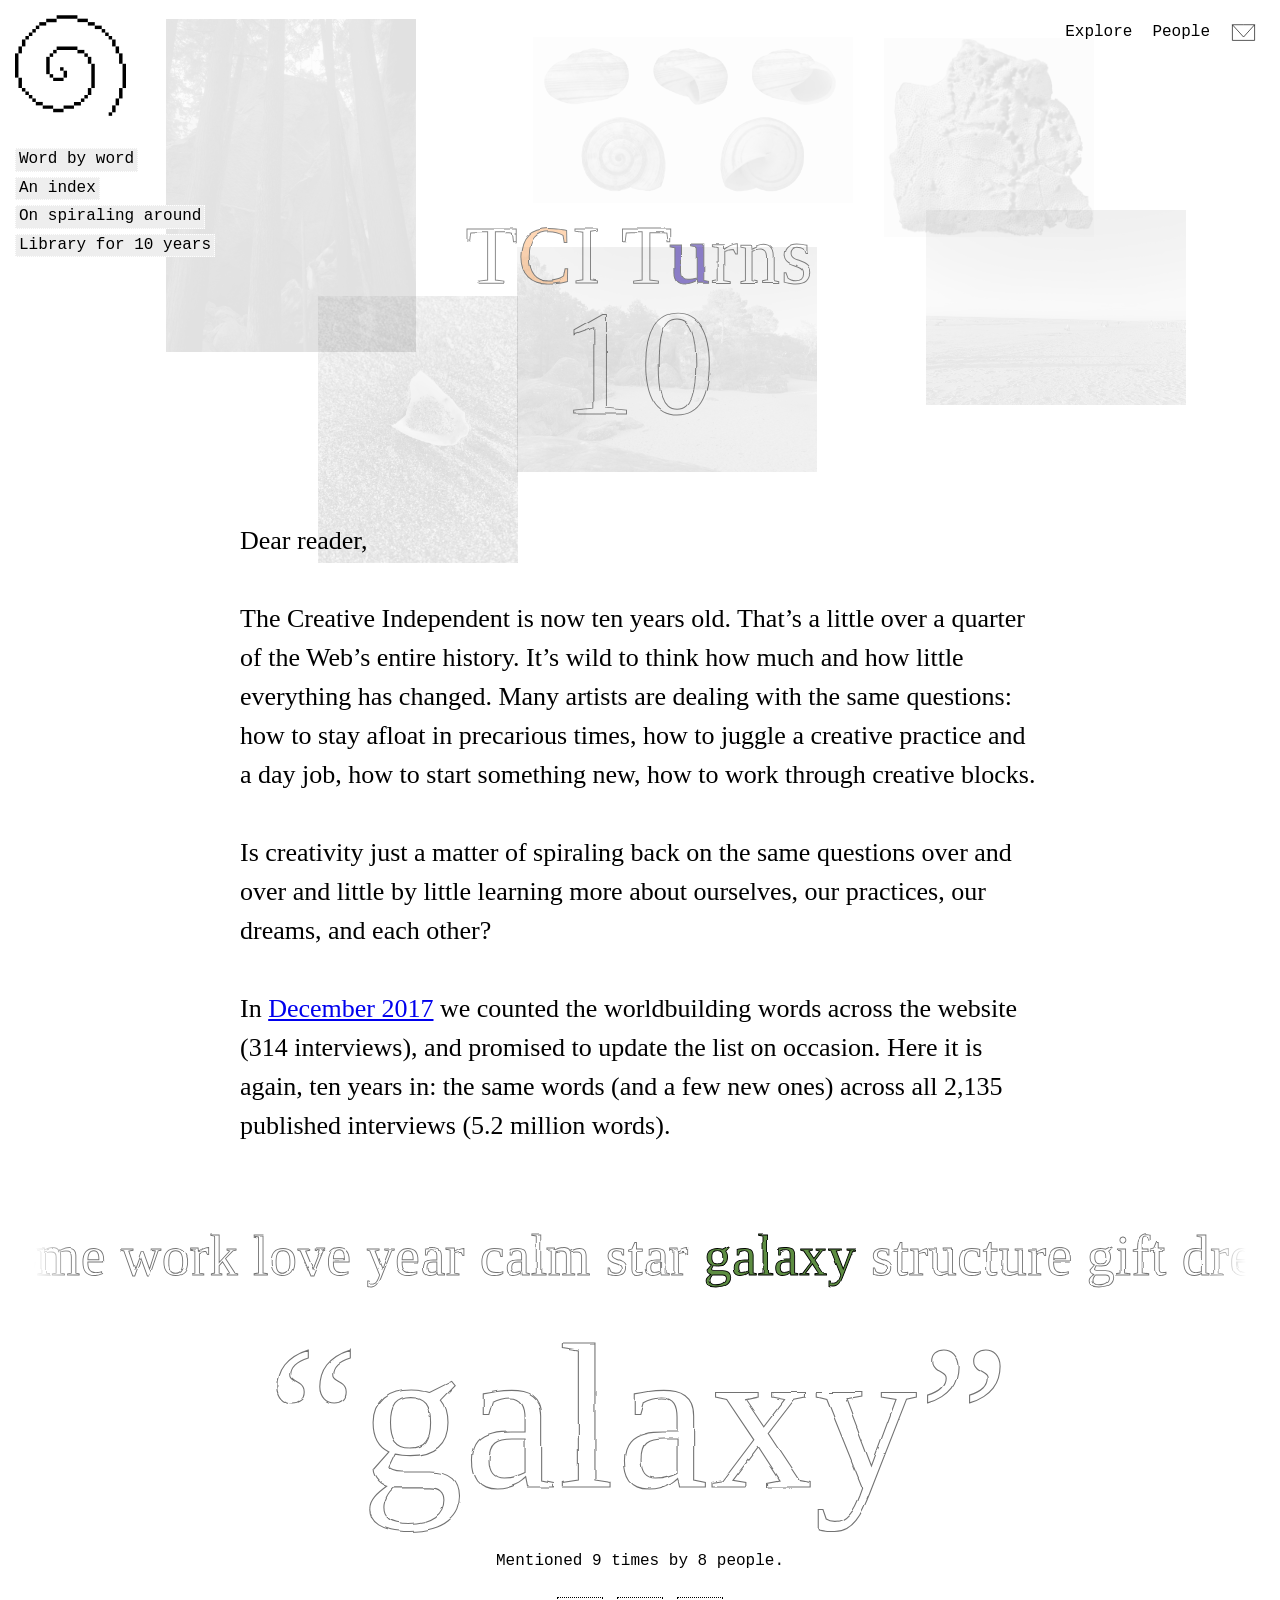
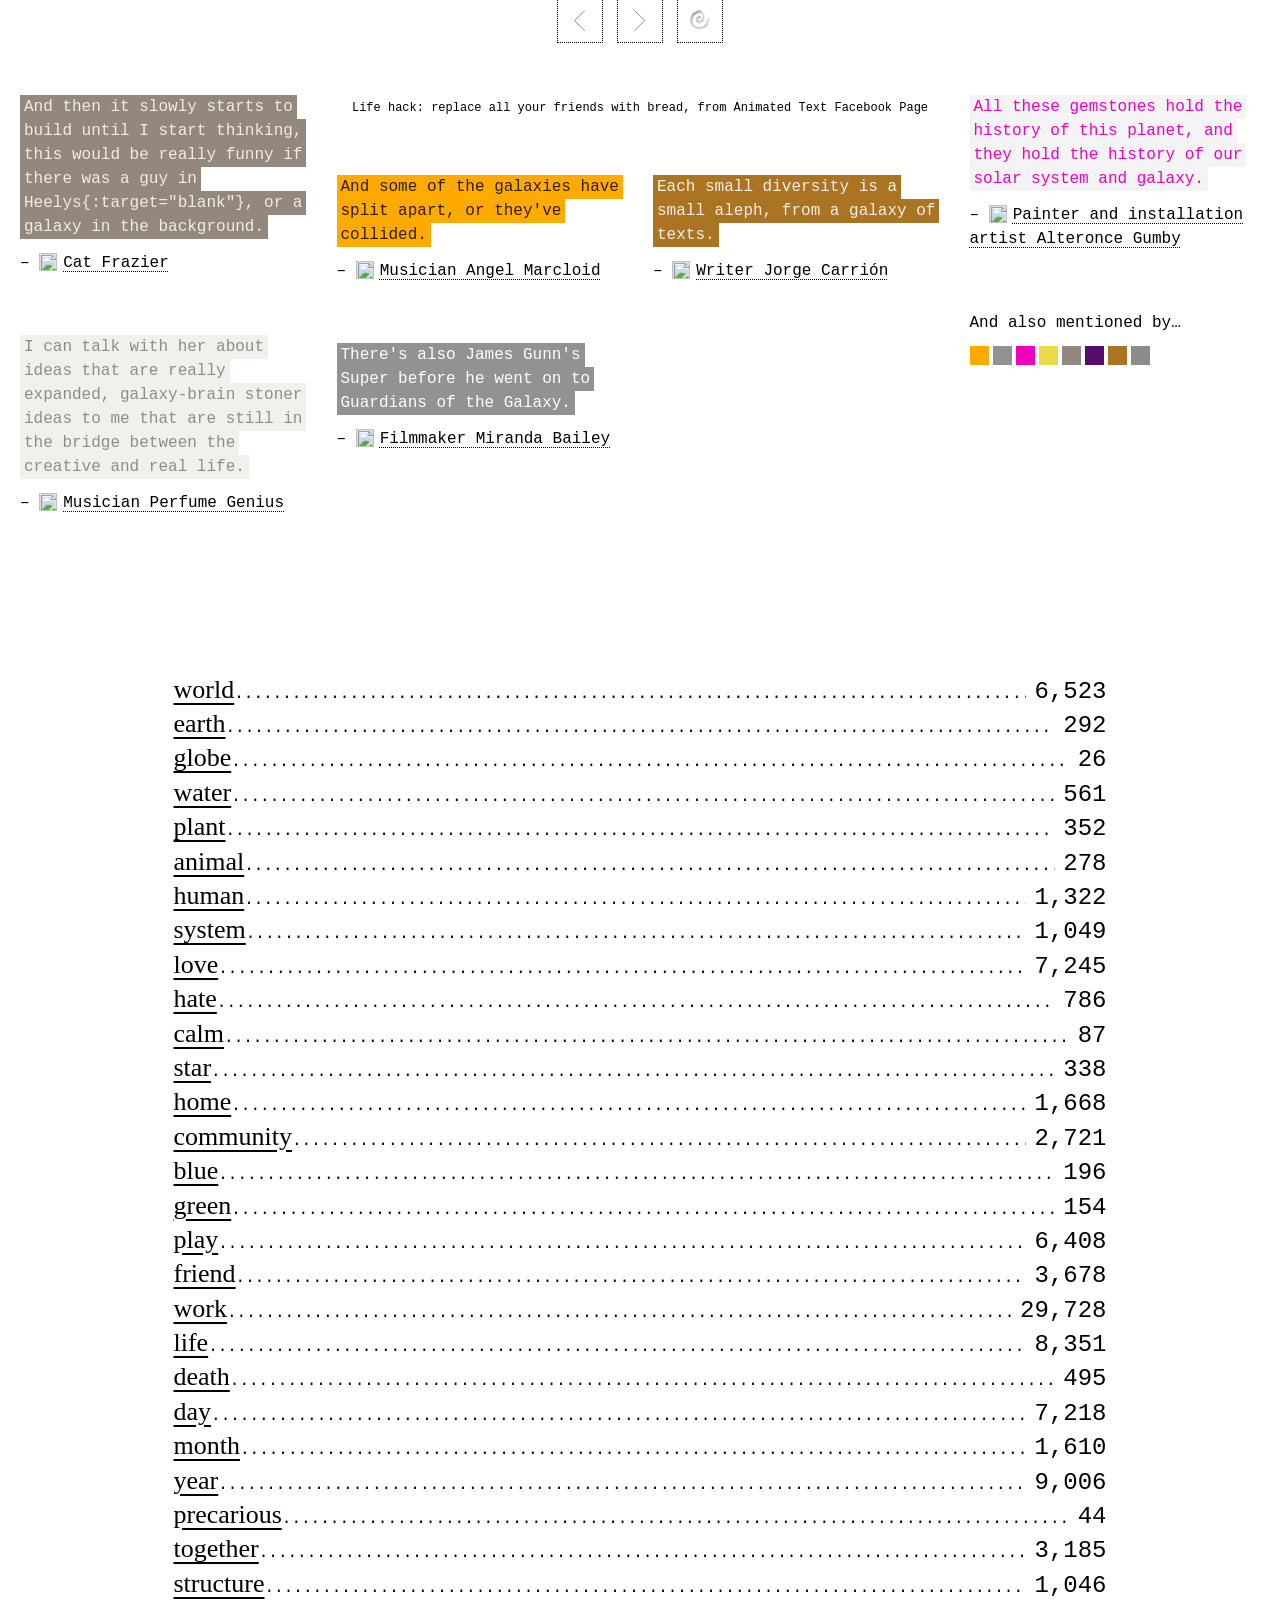
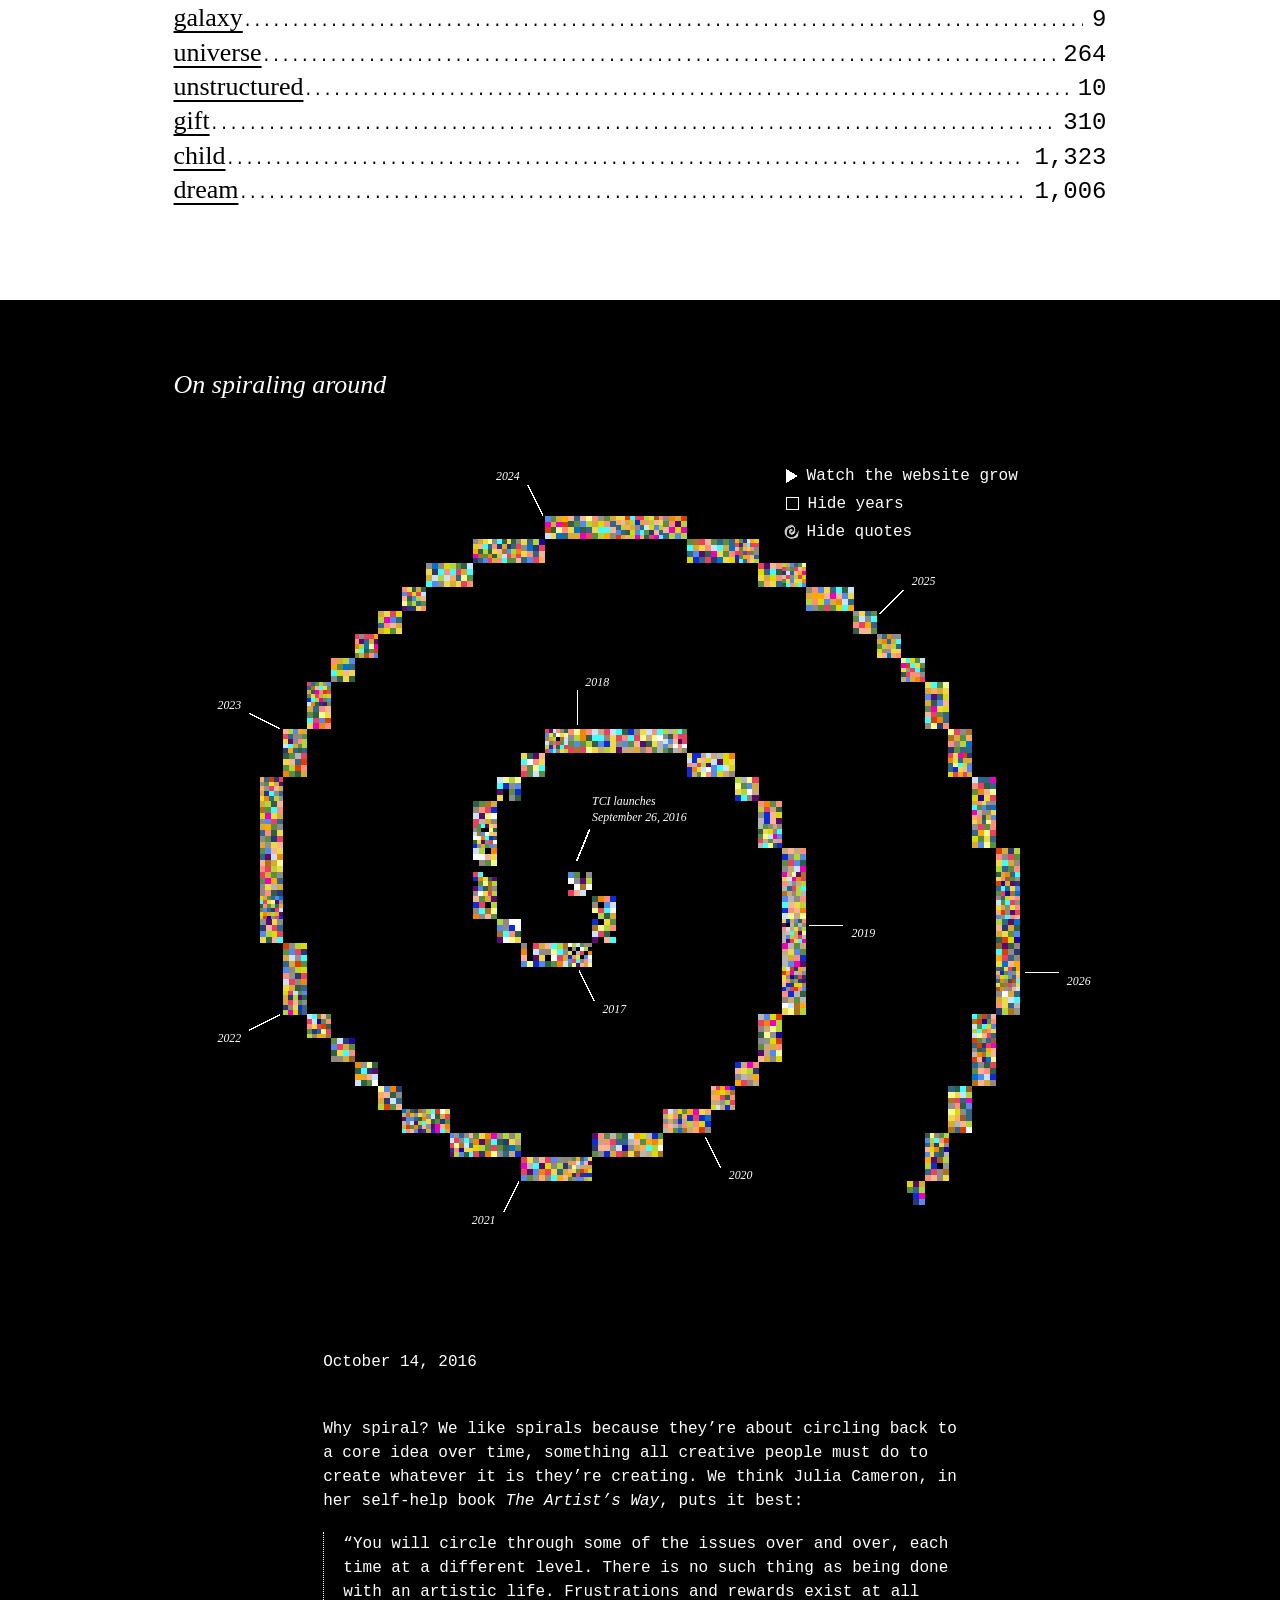
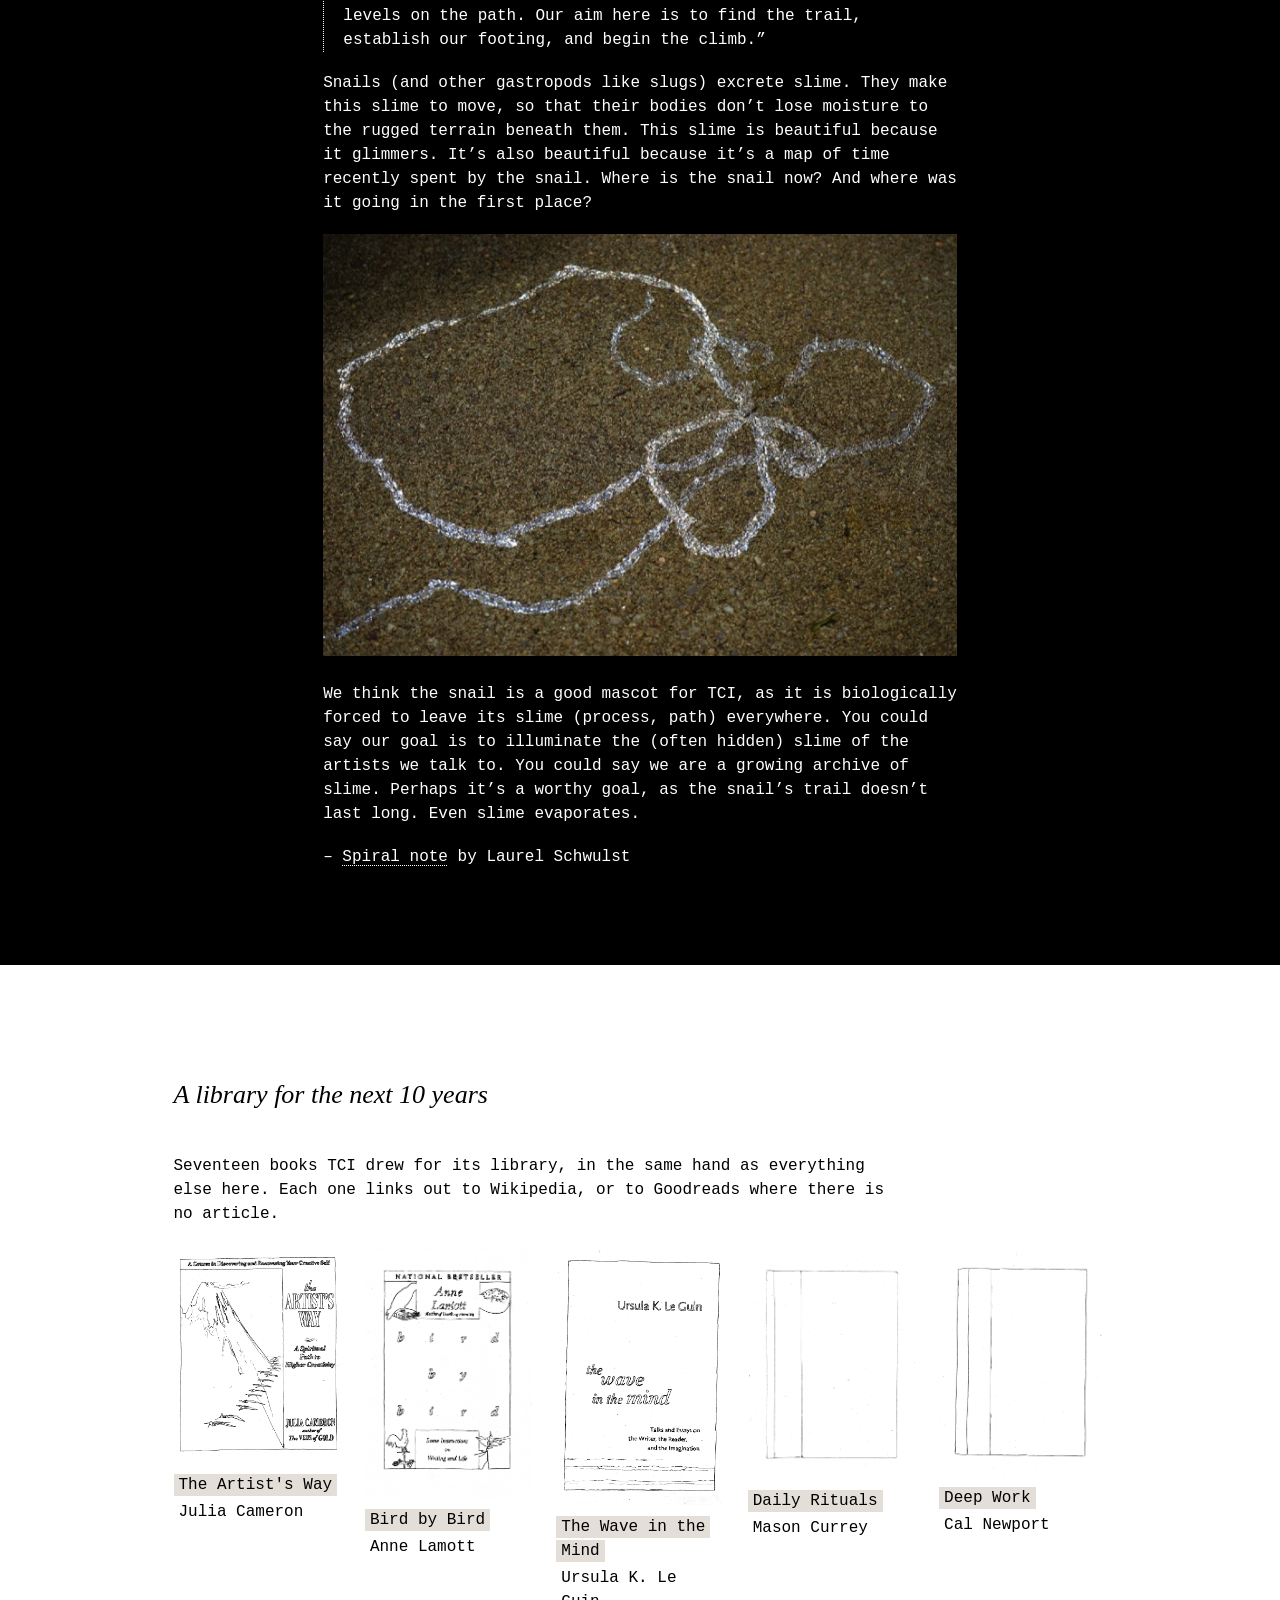
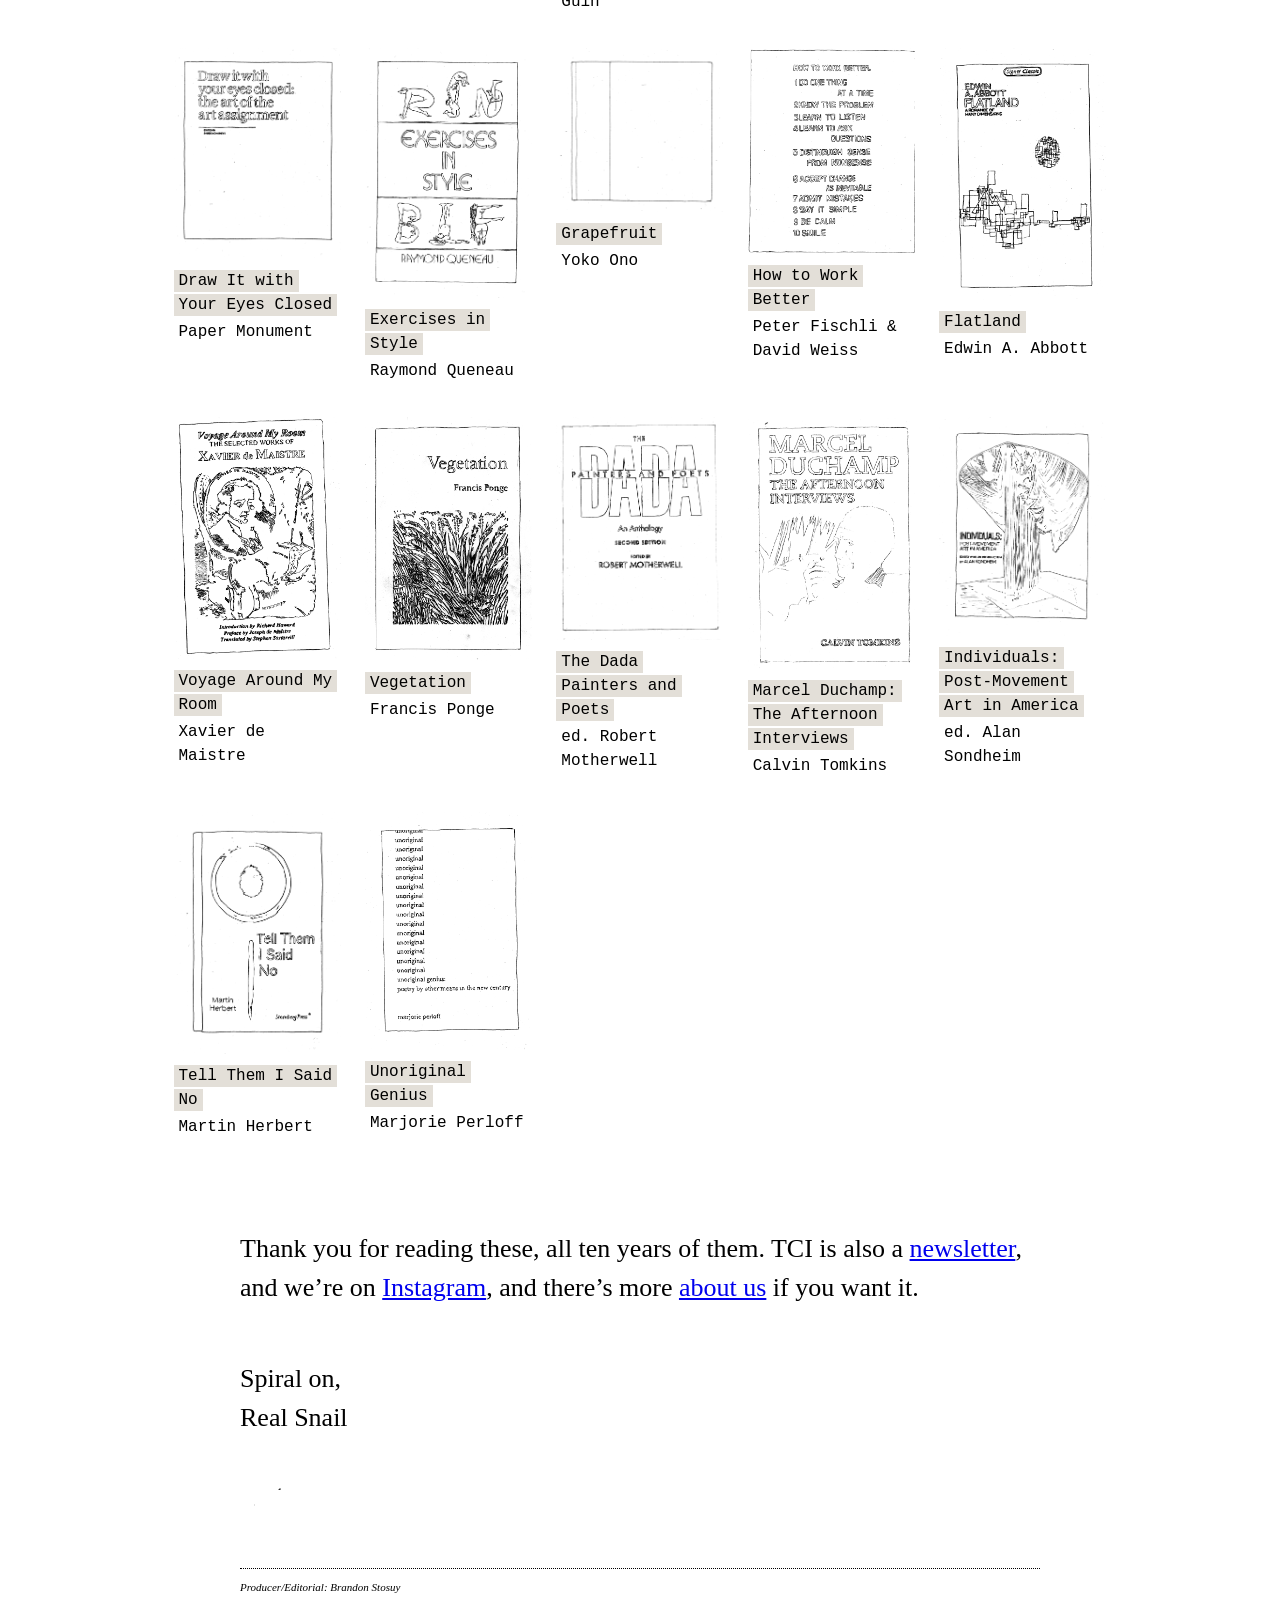
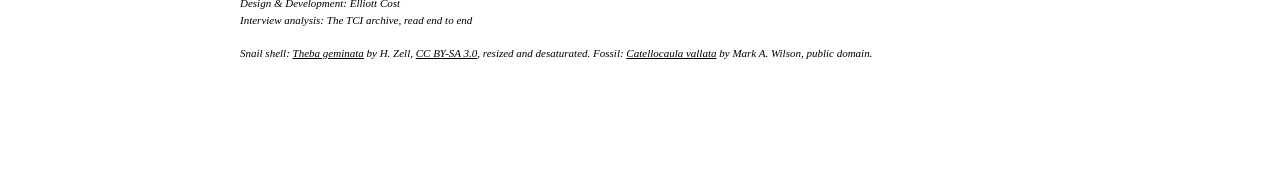
==== index.html @ 12e9dcc0 "TCI 10 years microsite The word viewer and index, the archive as a spiral (interviews, notes, weeken" ====
<!DOCTYPE html>
<html lang="en">
<head>
    <meta charset="UTF-8">
    <meta http-equiv="X-UA-Compatible" content="IE=edge">
    <meta name="viewport" content="width=device-width, initial-scale=1.0">
    <title>Ten Years of The Creative Independent</title>

    <meta name="description" content="Ten years, 2,132 interviews, ~2,095 people. We read the whole archive and counted what's in it.">
    <link rel="shortcut icon" type="image/png" href="/images/favicon.png">
    <link href="/images/apple-icon-precomposed.png" rel="apple-touch-icon-precomposed" type="image/png">
    <link href="/images/apple-icon-72x72.png" rel="apple-touch-icon-precomposed" sizes="72x72" type="image/png">
    <link href="/images/apple-icon-114x114.png" rel="apple-touch-icon-precomposed" sizes="114x114" type="image/png">

    <!-- Facebook -->
    <meta property="fb:app_id" content="1405763232773341">
    <meta property="og:image" content="https://thecreativeindependent.com/welcome/images/social.png">
    <meta property="og:type" content="website">
    <meta property="og:title" content="Ten Years of The Creative Independent">
    <meta property="og:description" content="Ten years, 2,132 interviews, ~2,095 people. We read the whole archive and counted what's in it.">
    <meta property="og:locale" content="en_US">
    <meta property="og:url" content="https://thecreativeindependent.com/ten/">

    <!-- Twitter -->
    <meta name="twitter:card" content="summary_large_image">
    <meta name="twitter:site" content="@thecreativeindp">
    <meta name="twitter:title" content="Ten Years of The Creative Independent">
    <meta name="twitter:description" content="Ten years, 2,132 interviews, ~2,095 people. We read the whole archive and counted what's in it.">
    <meta name="twitter:image" content="https://thecreativeindependent.com/welcome/images/social.png">

    <link rel="stylesheet" href="css/style.css?v=1.0">

    <!-- Plausible analytics -->
    <script async defer data-domain="thecreativeindependent.com" src="https://plausible.io/js/plausible.js"></script>
</head>
<body>
    <header>
        <div class="scatter header-scatter" aria-hidden="true">
            <img class="im im-fossil-a" src="images/imagery/web/fossil-stone.jpg" alt="" loading="lazy">
            <img class="im im-fossil-b" src="images/imagery/web/fossil-shell.jpg" alt="" loading="lazy">
            <img class="im im-header-c" src="images/imagery/web/header-3.jpg" alt="" loading="lazy">
        </div>

        <a href="#archive" id="top-spiral" class="home" aria-label="Jump to the archive spiral"></a>

        <nav id="modes">
        <a href="/">Explore</a>
        <a href="/people">People</a>
        <a href="/subscribe" id="subscribe-button"></a>
        </nav>

        <nav id="jump">
            <a href="#word-viewer">Word by word</a>
            <a href="#words">An index</a>
            <a href="#archive">On spiraling around</a>
            <a href="#library">Library for 10 years</a>
        </nav>
    </header>

    <article>

        <!-- Roughens the outline of the display type so it reads as drawn. -->
        <svg width="0" height="0" aria-hidden="true" focusable="false" style="position:absolute">
            <filter id="pencil">
                <feTurbulence type="fractalNoise" baseFrequency="0.028" numOctaves="4" seed="7" result="noise" />
                <feDisplacementMap in="SourceGraphic" in2="noise" scale="3.2" xChannelSelector="R" yChannelSelector="G" />
            </filter>
        </svg>

        <div id="masthead">
            <div class="scatter masthead-scatter" aria-hidden="true">
                <img class="im im-sand-a" src="images/imagery/web/sand-1.jpg" alt="" loading="lazy">
                <img class="im im-beach" src="images/imagery/web/beach-1.jpg" alt="" loading="lazy">
                <img class="im im-sand-b" src="images/imagery/web/sand-2.jpg" alt="" loading="lazy">
            </div>
            <h1>TCI Turns <span class="ten">10</span></h1>
        </div>

        <p>Dear reader,</p>

        <p>The Creative Independent is now ten years old. That&rsquo;s a little over a quarter of the Web&rsquo;s entire history. It&rsquo;s wild to think how much and how little everything has changed. Many artists are dealing with the same questions: how to stay afloat in precarious times, how to juggle a creative practice and a day job, how to start something new, how to work through creative blocks.</p>

        <p>Is creativity just a matter of spiraling back on the same questions over and over and little by little learning more about ourselves, our practices, our dreams, and each other?</p>

        <p>In <a href="https://thecreativeindependent.com/approaches/year-end-on-world-building/">December 2017</a> we counted the worldbuilding words across the website (314 interviews), and promised to update the list on occasion. Here it is again, ten years in: the same words (and a few new ones) across all 2,135 published interviews (5.2 million words).</p>

        <div class="report" id="word-viewer">
            <div class="entry">
                <div class="body">
                    <div id="wordbox">
                        <div class="wordbox-head">
                            <button class="wordbox-nav" data-step="-1" type="button" aria-label="Previous word"><svg viewBox="0 0 26 48" fill="none" xmlns="http://www.w3.org/2000/svg" aria-hidden="true"><path d="M25 1L1.5 24.5L25 47.5" stroke="currentColor" stroke-width="1" stroke-miterlimit="10"/></svg></button>
                            <div class="wordbox-term">
                                <span class="term"></span>
                                <span class="count"></span>
                            </div>
                            <button class="wordbox-nav" data-step="1" type="button" aria-label="Next word"><svg viewBox="0 0 26 48" fill="none" xmlns="http://www.w3.org/2000/svg" aria-hidden="true"><path d="M1 47.5L24.5 24L1 1" stroke="currentColor" stroke-width="1" stroke-miterlimit="10"/></svg></button>
                            <button id="wordbox-more" class="wordbox-nav wordbox-more" type="button" aria-label="Show me another set"><img src="images/spiral-watercolor-04.png" alt="" aria-hidden="true"></button>
                        </div>
                        <p class="wordbox-pieces-note"></p>
                        <div class="wordbox-pieces"></div>

                        <div class="wordbox-quotes quotes"></div>
                    </div>
                </div>
            </div>
        </div>

        <div class="report" id="words">
            <div class="entry">
                <div class="body">
                    <div class="word-list">
                        <div class="word-row" data-word="world"><button class="label" type="button">world</button><span class="dots" aria-hidden="true"></span><span class="num">6,523</span></div>
                        <div class="word-row" data-word="earth"><button class="label" type="button">earth</button><span class="dots" aria-hidden="true"></span><span class="num">292</span></div>
                        <div class="word-row" data-word="globe"><button class="label" type="button">globe</button><span class="dots" aria-hidden="true"></span><span class="num">26</span></div>
                        <div class="word-row" data-word="water"><button class="label" type="button">water</button><span class="dots" aria-hidden="true"></span><span class="num">561</span></div>
                        <div class="word-row" data-word="plant"><button class="label" type="button">plant</button><span class="dots" aria-hidden="true"></span><span class="num">352</span></div>
                        <div class="word-row" data-word="animal"><button class="label" type="button">animal</button><span class="dots" aria-hidden="true"></span><span class="num">278</span></div>
                        <div class="word-row" data-word="human"><button class="label" type="button">human</button><span class="dots" aria-hidden="true"></span><span class="num">1,322</span></div>
                        <div class="word-row" data-word="system"><button class="label" type="button">system</button><span class="dots" aria-hidden="true"></span><span class="num">1,049</span></div>
                        <div class="word-row" data-word="love"><button class="label" type="button">love</button><span class="dots" aria-hidden="true"></span><span class="num">7,245</span></div>
                        <div class="word-row" data-word="hate"><button class="label" type="button">hate</button><span class="dots" aria-hidden="true"></span><span class="num">786</span></div>
                        <div class="word-row" data-word="calm"><button class="label" type="button">calm</button><span class="dots" aria-hidden="true"></span><span class="num">87</span></div>
                        <div class="word-row" data-word="star"><button class="label" type="button">star</button><span class="dots" aria-hidden="true"></span><span class="num">338</span></div>
                        <div class="word-row" data-word="home"><button class="label" type="button">home</button><span class="dots" aria-hidden="true"></span><span class="num">1,668</span></div>
                        <div class="word-row" data-word="community"><button class="label" type="button">community</button><span class="dots" aria-hidden="true"></span><span class="num">2,721</span></div>
                        <div class="word-row" data-word="blue"><button class="label" type="button">blue</button><span class="dots" aria-hidden="true"></span><span class="num">196</span></div>
                        <div class="word-row" data-word="green"><button class="label" type="button">green</button><span class="dots" aria-hidden="true"></span><span class="num">154</span></div>
                        <div class="word-row" data-word="play"><button class="label" type="button">play</button><span class="dots" aria-hidden="true"></span><span class="num">6,408</span></div>
                        <div class="word-row" data-word="friend"><button class="label" type="button">friend</button><span class="dots" aria-hidden="true"></span><span class="num">3,678</span></div>
                        <div class="word-row" data-word="work"><button class="label" type="button">work</button><span class="dots" aria-hidden="true"></span><span class="num">29,728</span></div>
                        <div class="word-row" data-word="life"><button class="label" type="button">life</button><span class="dots" aria-hidden="true"></span><span class="num">8,351</span></div>
                        <div class="word-row" data-word="death"><button class="label" type="button">death</button><span class="dots" aria-hidden="true"></span><span class="num">495</span></div>
                        <div class="word-row" data-word="day"><button class="label" type="button">day</button><span class="dots" aria-hidden="true"></span><span class="num">7,218</span></div>
                        <div class="word-row" data-word="month"><button class="label" type="button">month</button><span class="dots" aria-hidden="true"></span><span class="num">1,610</span></div>
                        <div class="word-row" data-word="year"><button class="label" type="button">year</button><span class="dots" aria-hidden="true"></span><span class="num">9,006</span></div>
                        <div class="word-row" data-word="precarious"><button class="label" type="button">precarious</button><span class="dots" aria-hidden="true"></span><span class="num">44</span></div>
                        <div class="word-row" data-word="together"><button class="label" type="button">together</button><span class="dots" aria-hidden="true"></span><span class="num">3,185</span></div>
                        <div class="word-row" data-word="structure"><button class="label" type="button">structure</button><span class="dots" aria-hidden="true"></span><span class="num">1,046</span></div>
                        <div class="word-row" data-word="galaxy"><button class="label" type="button">galaxy</button><span class="dots" aria-hidden="true"></span><span class="num">9</span></div>
                        <div class="word-row" data-word="universe"><button class="label" type="button">universe</button><span class="dots" aria-hidden="true"></span><span class="num">264</span></div>
                        <div class="word-row" data-word="unstructured"><button class="label" type="button">unstructured</button><span class="dots" aria-hidden="true"></span><span class="num">10</span></div>
                        <div class="word-row" data-word="gift"><button class="label" type="button">gift</button><span class="dots" aria-hidden="true"></span><span class="num">310</span></div>
                        <div class="word-row" data-word="child"><button class="label" type="button">child</button><span class="dots" aria-hidden="true"></span><span class="num">1,323</span></div>
                        <div class="word-row" data-word="dream"><button class="label" type="button">dream</button><span class="dots" aria-hidden="true"></span><span class="num">1,006</span></div>
                    </div>

                </div>
            </div>
        </div>


        <!-- ===================== THE ARCHIVE AS SPIRAL ===================== -->

        <section id="archive">
            <h2>On spiraling around</h2>
            <div id="spiral-archive"></div>
            <div id="spiral-archive-caption">

                <p>October 14, 2016</p>

                <br>
                

                <p>Why spiral? We like spirals because they&rsquo;re about circling back to a core idea over time, something all creative people must do to create whatever it is they&rsquo;re creating. We think Julia Cameron, in her self-help book <i>The Artist&rsquo;s Way</i>, puts it best:</p>

                <blockquote>
                    <p>&ldquo;You will circle through some of the issues over and over, each time at a different level. There is no such thing as being done with an artistic life. Frustrations and rewards exist at all levels on the path. Our aim here is to find the trail, establish our footing, and begin the climb.&rdquo;</p>
                </blockquote>

                <div class="snails-para">
    <p>Snails (and other gastropods like slugs) excrete slime. They make this slime to move, so that their bodies don&rsquo;t lose moisture to the rugged terrain beneath them. This slime is beautiful because it glimmers. It&rsquo;s also beautiful because it&rsquo;s a map of time recently spent by the snail. Where is the snail now? And where was it going in the first place?</p>
                </div>

                <img class="slime-band" src="images/snail-slime.jpg" alt="" loading="lazy">

                <p>We think the snail is a good mascot for TCI, as it is biologically forced to leave its slime (process, path) everywhere. You could say our goal is to illuminate the (often hidden) slime of the artists we talk to. You could say we are a growing archive of slime. Perhaps it&rsquo;s a worthy goal, as the snail&rsquo;s trail doesn&rsquo;t last long. Even slime evaporates.</p>

                <p class="source">&ndash;&nbsp;<a href="https://thecreativeindependent.com/notes/spiral/">Spiral note</a> by Laurel Schwulst</p>
            </div>
        </section>


        <!-- ===================== LIBRARY ===================== -->

        <div class="report" id="library">
            <h2>A library for the next 10 years</h2>

            <div class="entry">
                <div class="body">
                    <p>Seventeen books TCI drew for its library, in the same hand as everything else here. Each one links out to Wikipedia, or to Goodreads where there is no article.</p>
                </div>
                <div class="books">
                    <a class="book" href="https://en.wikipedia.org/wiki/The_Artist%27s_Way">
                        <img src="images/library/artists_way.png" alt="Cover of The Artist&#x27;s Way" loading="lazy">
                        <span class="book-title"><span class="hl">The Artist&#x27;s Way</span></span>
                        <span class="book-author">Julia Cameron</span>
                    </a>
                    <a class="book" href="https://en.wikipedia.org/wiki/Anne_Lamott">
                        <img src="images/library/bird_by_bird.png" alt="Cover of Bird by Bird" loading="lazy">
                        <span class="book-title"><span class="hl">Bird by Bird</span></span>
                        <span class="book-author">Anne Lamott</span>
                    </a>
                    <a class="book" href="https://en.wikipedia.org/wiki/Ursula_K._Le_Guin">
                        <img src="images/library/wave_in_the_mind.png" alt="Cover of The Wave in the Mind" loading="lazy">
                        <span class="book-title"><span class="hl">The Wave in the Mind</span></span>
                        <span class="book-author">Ursula K. Le Guin</span>
                    </a>
                    <a class="book" href="https://www.goodreads.com/search?q=Daily%20Rituals%20Mason%20Currey">
                        <img src="images/library/daily_rituals.png" alt="Cover of Daily Rituals" loading="lazy">
                        <span class="book-title"><span class="hl">Daily Rituals</span></span>
                        <span class="book-author">Mason Currey</span>
                    </a>
                    <a class="book" href="https://en.wikipedia.org/wiki/Cal_Newport">
                        <img src="images/library/deep_work.png" alt="Cover of Deep Work" loading="lazy">
                        <span class="book-title"><span class="hl">Deep Work</span></span>
                        <span class="book-author">Cal Newport</span>
                    </a>
                    <a class="book" href="https://www.goodreads.com/search?q=Draw%20It%20with%20Your%20Eyes%20Closed%20Paper%20Monument">
                        <img src="images/library/draw_it.png" alt="Cover of Draw It with Your Eyes Closed" loading="lazy">
                        <span class="book-title"><span class="hl">Draw It with Your Eyes Closed</span></span>
                        <span class="book-author">Paper Monument</span>
                    </a>
                    <a class="book" href="https://en.wikipedia.org/wiki/Exercises_in_Style">
                        <img src="images/library/exercises_in_style.png" alt="Cover of Exercises in Style" loading="lazy">
                        <span class="book-title"><span class="hl">Exercises in Style</span></span>
                        <span class="book-author">Raymond Queneau</span>
                    </a>
                    <a class="book" href="https://en.wikipedia.org/wiki/Grapefruit_%28book%29">
                        <img src="images/library/grapefruit.png" alt="Cover of Grapefruit" loading="lazy">
                        <span class="book-title"><span class="hl">Grapefruit</span></span>
                        <span class="book-author">Yoko Ono</span>
                    </a>
                    <a class="book" href="https://en.wikipedia.org/wiki/Peter_Fischli_%26_David_Weiss">
                        <img src="images/library/how_to_work_better.png" alt="Cover of How to Work Better" loading="lazy">
                        <span class="book-title"><span class="hl">How to Work Better</span></span>
                        <span class="book-author">Peter Fischli &amp; David Weiss</span>
                    </a>
                    <a class="book" href="https://en.wikipedia.org/wiki/Flatland">
                        <img src="images/library/flatland.png" alt="Cover of Flatland" loading="lazy">
                        <span class="book-title"><span class="hl">Flatland</span></span>
                        <span class="book-author">Edwin A. Abbott</span>
                    </a>
                    <a class="book" href="https://en.wikipedia.org/wiki/A_Journey_Around_My_Room">
                        <img src="images/library/voyage.png" alt="Cover of Voyage Around My Room" loading="lazy">
                        <span class="book-title"><span class="hl">Voyage Around My Room</span></span>
                        <span class="book-author">Xavier de Maistre</span>
                    </a>
                    <a class="book" href="https://en.wikipedia.org/wiki/Francis_Ponge">
                        <img src="images/library/vegetation.png" alt="Cover of Vegetation" loading="lazy">
                        <span class="book-title"><span class="hl">Vegetation</span></span>
                        <span class="book-author">Francis Ponge</span>
                    </a>
                    <a class="book" href="https://en.wikipedia.org/wiki/Robert_Motherwell">
                        <img src="images/library/dada.png" alt="Cover of The Dada Painters and Poets" loading="lazy">
                        <span class="book-title"><span class="hl">The Dada Painters and Poets</span></span>
                        <span class="book-author">ed. Robert Motherwell</span>
                    </a>
                    <a class="book" href="https://en.wikipedia.org/wiki/Calvin_Tomkins">
                        <img src="images/library/duchamp.png" alt="Cover of Marcel Duchamp: The Afternoon Interviews" loading="lazy">
                        <span class="book-title"><span class="hl">Marcel Duchamp: The Afternoon Interviews</span></span>
                        <span class="book-author">Calvin Tomkins</span>
                    </a>
                    <a class="book" href="https://en.wikipedia.org/wiki/Alan_Sondheim">
                        <img src="images/library/individuals.png" alt="Cover of Individuals: Post-Movement Art in America" loading="lazy">
                        <span class="book-title"><span class="hl">Individuals: Post-Movement Art in America</span></span>
                        <span class="book-author">ed. Alan Sondheim</span>
                    </a>
                    <a class="book" href="https://www.goodreads.com/search?q=Tell%20Them%20I%20Said%20No%20Martin%20Herbert">
                        <img src="images/library/tell_them_i_said_no.png" alt="Cover of Tell Them I Said No" loading="lazy">
                        <span class="book-title"><span class="hl">Tell Them I Said No</span></span>
                        <span class="book-author">Martin Herbert</span>
                    </a>
                    <a class="book" href="https://en.wikipedia.org/wiki/Marjorie_Perloff">
                        <img src="images/library/unoriginal_genius.png" alt="Cover of Unoriginal Genius" loading="lazy">
                        <span class="book-title"><span class="hl">Unoriginal Genius</span></span>
                        <span class="book-author">Marjorie Perloff</span>
                    </a>
                </div>
            </div>
        </div>


        <!-- ===================== CLOSE ===================== -->

        <p>Thank you for reading these, all ten years of them. TCI is also a <a href="/subscribe">newsletter</a>, and we&rsquo;re on <a href="https://www.instagram.com/thecreativeindependent/">Instagram</a>, and there&rsquo;s more <a href="/about">about us</a> if you want it.</p>

        <p class="signoff">
            Spiral on,<br />
            Real Snail
            <img class="signoff-snail" src="images/email-signature-snail.gif" alt="" width="500" height="130" loading="lazy">
        </p>


        <p id="credits">
            Producer/Editorial: Brandon Stosuy<br />
            Design &amp; Development: Elliott Cost<br />
            Interview analysis: The TCI archive, read end to end<br />
        </p>

        <p id="image-credits">
            Snail shell: <a href="https://commons.wikimedia.org/wiki/File:Theba_geminata_08.JPG">Theba geminata</a>
            by H. Zell, <a href="https://creativecommons.org/licenses/by-sa/3.0/">CC&nbsp;BY-SA&nbsp;3.0</a>, resized and desaturated.
            Fossil: <a href="https://commons.wikimedia.org/wiki/File:Catellocaula.jpg">Catellocaula vallata</a>
            by Mark A. Wilson, public domain.
        </p>

    </article>

    <script src="js/script.js"></script>
    <script src="js/wordbox.js"></script>
    <script src="js/spiral.js"></script>
    <script src="js/snails.js"></script>
    <script src="js/time-quotes.js"></script>
</body>
</html>
---- css/style.css ----
/* The Creative Independent — Ten Years
   Adapted from /welcome/css/style.css
   Palette sampled from the TCI10 flyer: soft graphite on paper,
   nothing darker than the pencil ever got. */

:root {
    --paper:  #FFFFFF;  /* white */
    --ink:    #000000;  /* black */
    --muted:  #000000;  /* black */
    --faint:  #000000;  /* black */
    --wash:   #E3DFD8;  /* the warmer paper the type sits on */
}

*, *:before, *:after { box-sizing: border-box; }

html {
    overflow-x: hidden;
}
body {
    font-family: Georgia, 'Times New Roman', Times, serif;
    font-size: 26px;
    color: var(--ink);
    background-color: var(--paper);
    padding: 15px;
    margin: 0;
    overflow-x: hidden;
}
button {
    appearance: none;
    -webkit-appearance: none;
    border: 0;
    margin: 0;
    padding: 0;
    background: transparent;
}

/* Header */
header {
    position: relative;
    font-family: Courier, "Courier New", monospace;
    font-size: 16px;
    position: relative;
    margin-bottom: 30px;
}
#top-spiral {
    display: block;
    width: 111px;
    height: 101px;
    background: url("../images/logo-spiral.svg") no-repeat;
    background-size: 100% 100%;
}
nav#modes {
    position: absolute;
    top: 8px;
    right: 8px;
    display: flex;
    flex-flow: row wrap;
    align-items: center;
}
nav#modes a {
    text-decoration: none;
    color: var(--ink);
    cursor: pointer;
    margin-right: 20px;
}
nav#modes a:last-child {
    margin-right: 0;
}
nav#modes a:hover {
    text-decoration: underline;
}
nav#modes a#subscribe-button {
    display: block;
    width: 27px;
    height: 17px;
    background: url("../images/email-icon.svg") no-repeat;
    background-size: 100% 100%;
}
nav#modes a#subscribe-button:hover {
    height: 28px;
    background-image: url("../images/email-open-icon.svg");
    border: 0;
    margin-top: -11px;
}

/* Article */
article {
    position: relative;
    margin-top: 100px;
    margin-bottom: 100px;
}
/* Courier is left exactly as thecreativeindependent.com sets it:
   16px/1.5, no smoothing override, no letter-spacing. */
header, .report, .method, #contents,
.quote-card, .book, button.more {
    -webkit-text-size-adjust: none;
}
/* The Georgia keeps its smoothing */
article > p, p#credits, #masthead h1, .report h2, .report h3 {
    -webkit-font-smoothing: antialiased;
    -moz-osx-font-smoothing: grayscale;
    -webkit-text-size-adjust: none;
}
p {
    max-width: 800px;
    line-height: 1.5em;
    margin: 0 auto 1.5em auto;
}
p a {
    color: #0000EE;
}
p.signoff {
    margin-top: 2em;
}
/* the drawn spiral-and-trail under the name, as in TCI's emails;
   shown at half its pixel size so it stays crisp on dense screens */
p.signoff .signoff-snail {
    display: block;
    width: 250px;
    max-width: 100%;
    height: auto;
    margin-top: 0.6em;
}

/* ---------------------------------------------------------------
   Masthead — the txt file's own header, set in type
   --------------------------------------------------------------- */

#masthead {
    position: relative;
    max-width: 933px;
    margin: 0 auto 90px auto;
    font-family: Courier, "Courier New", monospace;
    text-align: center;
}

/* Drawn, not set: outlined serif with a turbulence wobble on the
   stroke, after the flyer's hand-lettered display type. */
#masthead h1 {
    margin-top: 0;
    font-family: Georgia, 'Times New Roman', Times, serif;
    font-size: 82px;
    font-weight: normal;
    line-height: 0.98em;
    letter-spacing: 0.01em;
    margin: 0.25em 0 0.3em 0;
    color: transparent;
    -webkit-text-stroke: 0.95px var(--ink);
    text-stroke: 0.95px var(--ink);
    filter: url(#pencil);
    opacity: 0.48;
}
#masthead .ten {
    display: block;
    font-size: 150px;
    line-height: 0.9em;
    letter-spacing: 0.03em;
}
/* letters fill with colour quickly, then fade slowly back to outline */
#masthead h1 .letter {
    transition: color 4s ease;
}
#masthead h1 .letter.lit {
    color: var(--fill);
    transition: color 1.5s ease;
}
#masthead .dek {
    font-size: 16px;
    line-height: 1.6em;
    max-width: 560px;
    margin: 0 auto;
    color: var(--muted);
}

/* No text-stroke support: fall back to solid graphite, no filter. */
@supports not ((-webkit-text-stroke: 1px #000) or (text-stroke: 1px #000)) {
    #masthead h1 {
    margin-top: 0;
        color: var(--ink);
        filter: none;
    }
}

/* ---------------------------------------------------------------
   ASCII rules — the ==== and ---- of the source document
   --------------------------------------------------------------- */

.rule {
    color: var(--faint);
    font-family: Courier, "Courier New", monospace;
    font-size: 16px;
    line-height: 1.2em;
    overflow: hidden;
    white-space: nowrap;
    user-select: none;
}
.rule::before {
    content: "==================================================================================================================================================================";
}

/* ---------------------------------------------------------------
   Report — everything lifted from the analysis
   --------------------------------------------------------------- */

.report {
    max-width: 933px;
    margin: 0 auto 90px auto;
    font-family: Courier, "Courier New", monospace;
    font-size: 16px;
    line-height: 1.5em;
}
.report a {
    color: var(--ink);
}
.report h2, .report h3 {
    font-family: Georgia, 'Times New Roman', Times, serif;
    max-width: 800px;
    line-height: 1.5em;
    margin-left: 0;
    padding-top: 20px;
    margin-bottom: 40px;
    font-size: 26px;
    font-style: italic;
    font-weight: normal;
    color: var(--ink);
}
.report h4 {
    font-size: 16px;
    font-weight: normal;
    font-style: italic;
    margin: 0 0 0.8em 0;
}

/* A single finding */
.entry {
    margin-bottom: 60px;
}
.entry .body {
    padding-left: 0;
}
.entry p,
.method p {
    font-family: Courier, "Courier New", monospace;
    font-size: 16px;
    line-height: 1.5em;
    max-width: 76ch;
    margin: 0 0 1em 0;
}

/* Dot leaders */
ul.leaders {
    list-style: none;
    margin: 0 0 1.6em 0;
    padding: 0;
    font-size: 16px;
}
ul.leaders li {
    display: flex;
    align-items: baseline;
    line-height: 1.8em;
}
ul.leaders .label {
    flex: 0 1 auto;
}
ul.leaders .dots {
    flex: 1 1 1ch;
    min-width: 1ch;
    overflow: hidden;
    white-space: nowrap;
    user-select: none;
    color: var(--muted);
}
ul.leaders .dots::before {
    content: " ...........................................................................................................................";
}
ul.leaders .num {
    flex: 0 0 auto;
    padding-left: 0.6ch;
    font-variant-numeric: tabular-nums;
}
ul.leaders .qual {
    color: var(--muted);
    padding-left: 1ch;
}
ul.leaders .rank {
    flex: 0 0 3.5ch;
    color: var(--muted);
    text-align: right;
    padding-right: 1.2ch;
}
ul.leaders li:hover .dots {
    color: var(--ink);
}

/* Headline block gets a little more air */
#headline ul.leaders {
    font-size: 16px;
}
#headline ul.leaders li {
    line-height: 2.1em;
}

/* Quote cards, after /welcome */
.quotes {
    display: flex;
    flex-flow: row wrap;
    align-items: flex-start;
    gap: 20px;
    margin-bottom: 1.4em;
}
.quote-card {
    flex: 1 1 380px;
    max-width: 380px;
    font-family: Courier, "Courier New", monospace;
    font-size: 16px;
}
.quote-card p {
    font-family: Courier, "Courier New", monospace;
    font-size: 16px;
    line-height: 1.5em;
    margin: 0 0 1em 0;
    max-width: none;
    /* the highlighter, in the interview's own colour */
    background-color: var(--hl, var(--wash));
    color: var(--hlc, var(--ink));
    box-decoration-break: clone;
    -webkit-box-decoration-break: clone;
    padding: 3px 4px;
    display: inline;
}
.quote-card .attrib {
    display: block;
    margin-top: 0.75em;
    color: var(--ink);
}
.quote-card .link-to-article {
    display: inline;
    color: var(--ink);
    /* the link style from the interview pages */
    text-decoration: underline dotted;
    text-decoration-thickness: 0.05rem;
    text-decoration-skip-ink: none;
    text-underline-offset: 4px;
}
.quote-card a.link-to-article:hover {
    text-decoration-style: solid;
}

/* Name lists */
ul.names {
    list-style: none;
    margin: 0 0 1em 0;
    padding: 0;
    font-size: 16px;
    line-height: 1.5em;
    columns: 2;
    column-gap: 40px;
}
ul.names.single {
    columns: 1;
}
ul.names li {
    padding-left: 2ch;
    text-indent: -2ch;
    break-inside: avoid;
    margin-bottom: 0.2em;
}
ul.names li::before {
    content: "- ";
    color: var(--muted);
}
ul.names a {
    color: var(--ink);
    text-decoration: none;
    border-bottom: 1px dotted var(--muted);
}
ul.names a:hover {
    border-bottom-style: solid;
}
ul.names .tag {
    color: var(--muted);
}

/* Collapsed long lists */
ul.names.collapsed li:nth-child(n+9) {
    display: none;
}
button.more {
    font-family: Courier, "Courier New", monospace;
    font-size: 16px;
    color: var(--ink);
    cursor: pointer;
    border: 1px dotted var(--muted);
    border-radius: 40px;
    padding: 6px 16px;
    margin-bottom: 1em;
}
button.more:hover {
    border-style: solid;
}

/* Restaurant run-on */
.places {
    font-size: 16px;
    line-height: 1.5em;
    max-width: 76ch;
    margin-bottom: 1em;
}

/* Method note */
.method {
    max-width: 800px;
    margin: 0 auto 90px auto;
    border: 1px dotted var(--muted);
    border-radius: 20px;
    padding: 30px 34px 20px 34px;
}
.method h2 {
    font-family: Courier, "Courier New", monospace;
    font-size: 16px;
    font-weight: normal;
    text-transform: uppercase;
    margin: 0 0 1em 0;
}

/* Section nav */
#contents {
    max-width: 800px;
    margin: 0 auto 90px auto;
    font-family: Courier, "Courier New", monospace;
    font-size: 16px;
}
#contents ol {
    list-style: none;
    margin: 0;
    padding: 0;
}
#contents li {
    line-height: 1.5em;
}
#contents a {
    color: var(--ink);
    text-decoration: none;
    border-bottom: 1px dotted var(--muted);
}
#contents a:hover {
    border-bottom-style: solid;
}

/* Credits */
p#credits {
    font-size: 11px;
    font-style: italic;
    margin-top: 50px;
    border-top: 1px dotted var(--faint);
    padding-top: 10px;
}

/* ---------------------------------------------------------------
   Mobile
   --------------------------------------------------------------- */

@media(max-width: 780px) {
    ul.names {
        columns: 1;
    }
    #masthead .ten {
        font-size: 60px;
    }
}

@media(max-width: 535px) {
    body {
        font-size: 20px;
    }
    article {
        margin-top: 50px;
    }
    #masthead h1 {
    margin-top: 0;
        font-size: 20px;
    }
    #masthead .ten {
        font-size: 48px;
    }
    .entry .body {
        padding-left: 0;
    }
    /* Dot leaders need a width to lead across. Below that, stack the
       label over its figure and let a dotted rule do the same job. */
    ul.leaders li {
        flex-wrap: wrap;
        line-height: 1.5em;
        padding-bottom: 0.5em;
        margin-bottom: 0.5em;
        border-bottom: 1px dotted var(--faint);
    }
    ul.leaders li:last-child {
        border-bottom: 0;
    }
    /* The dots become the line break: rank and label above,
       figure and qualifier together below. */
    ul.leaders .dots {
        flex: 0 0 100%;
        height: 0;
    }
    ul.leaders .dots::before {
        content: none;
    }
    ul.leaders .rank {
        flex: 0 0 auto;
        text-align: left;
        padding-right: 0.8ch;
    }
    ul.leaders .num {
        padding-left: 0;
        flex: 0 1 auto;
        min-width: 0;
    }
    ul.leaders .qual {
        padding-left: 0.8ch;
    }
    #headline ul.leaders {
        font-size: 16px;
    }
    #headline ul.leaders li {
        line-height: 1.5em;
    }
    #headline .num,
    #headline .num.phrase {
        font-size: 16px;
    }
    .method {
        padding: 20px 18px 10px 18px;
    }
}

/* ---------------------------------------------------------------
   Library — the drawn covers. The source art is white line work on
   transparency, so it is inverted to graphite to sit on the paper.
   --------------------------------------------------------------- */

.books {
    display: grid;
    grid-template-columns: repeat(auto-fill, minmax(150px, 1fr));
    gap: 34px 24px;
    margin-top: 1.4em;
}
.book {
    display: flex;
    flex-direction: column;
    text-decoration: none;
    color: var(--ink);
    font-family: Courier, "Courier New", monospace;
    font-size: 16px;
    line-height: 1.5em;
}
.book img {
    width: 100%;
    height: auto;
    margin-bottom: 10px;
    filter: invert(1);
}
.book .book-title {
    align-self: flex-start;
}
.book .book-title .hl {
    background-color: var(--wash);
    padding: 2px 5px;
    box-decoration-break: clone;
    -webkit-box-decoration-break: clone;
}
.book:hover .book-title {
    text-decoration: underline;
}
.book .book-author {
    color: var(--muted);
    padding: 3px 5px 0 5px;
}

/* A single cover set inside an entry */
.entry-figure {
    float: right;
    width: 190px;
    margin: 0 0 16px 26px;
    filter: invert(1);
}

@media(max-width: 535px) {
    .books {
        grid-template-columns: repeat(auto-fill, minmax(128px, 1fr));
        gap: 26px 18px;
    }
    .entry-figure {
        float: none;
        display: block;
        width: 150px;
        margin: 0 0 18px 0;
    }
}

/* ---------------------------------------------------------------
   The archive as the spiral logo — one block per interview.
   Full-bleed black, so the palettes carry the whole section.
   --------------------------------------------------------------- */

#archive {
    position: relative;
    /* break out of the body's 15px padding to the full viewport */
    width: 100vw;
    margin-left: calc(50% - 50vw);
    background: #000;
    color: #fff;
    padding: 70px 20px 70px 20px;
    margin-top: 90px;
    margin-bottom: 90px;
}
#archive h2 {
    position: relative;
    z-index: 3;
    font-family: Georgia, 'Times New Roman', Times, serif;
    font-size: 26px;
    font-style: italic;
    font-weight: normal;
    color: #fff;
    max-width: 933px;
    margin: 0 auto 30px auto;
    -webkit-font-smoothing: antialiased;
    -moz-osx-font-smoothing: grayscale;
}
#spiral-archive {
    position: relative;
    z-index: 3;
    /* the spiral, its year marks and the buttons all sit in one box
       39.2 wide by 36.2 tall, so cap the width to keep that box inside the
       viewport's height, with a little room to breathe */
    max-width: min(1320px, calc((100vh - 40px) * 39.2 / 36.2));
    max-width: min(1320px, calc((100svh - 40px) * 39.2 / 36.2));
    margin: 30px auto 60px auto;
}
#spiral-archive svg {
    display: block;
    width: 100%;
    height: auto;
    shape-rendering: crispEdges;
    overflow: hidden;
}
/* no focus ring or outline anywhere in the graphic */
#spiral-archive svg,
#spiral-archive svg a,
#spiral-archive svg a:focus,
#spiral-archive svg a:focus-visible,
#spiral-archive svg rect,
#spiral-archive svg rect:focus {
    outline: none;
    -webkit-tap-highlight-color: transparent;
}
#spiral-archive svg .hover-outline {
    fill: none;
    stroke: #fff;
    stroke-width: 0.05;
}
.spiral-mark path {
    stroke: #fff;
    stroke-width: 0.07;
}
.spiral-mark text {
    fill: #fff;
    font-family: Georgia, 'Times New Roman', Times, serif;
    font-style: italic;
    font-size: 0.5px;
}
#spiral-archive-caption {
    position: relative;
    z-index: 3;
    font-family: Courier, "Courier New", monospace;
    font-size: 16px;
    line-height: 1.5em;
    color: #fff;
    max-width: 66ch;
    margin: 30px auto 0 auto;
}
#spiral-archive-caption p {
    font-family: Courier, "Courier New", monospace;
    font-size: 16px;
    line-height: 1.5em;
    color: #fff;
    max-width: none;
    margin: 0 0 1.2em 0;
}
#spiral-archive-caption blockquote {
    margin: 0 0 1.2em 0;
    padding-left: 2ch;
    border-left: 1px dotted #fff;
}
#spiral-archive-caption .source {
    margin-bottom: 1.6em;
}
#spiral-archive-caption .continue {
    margin-bottom: 0;
}
#spiral-archive-caption a {
    color: #fff;
    text-decoration: underline dotted;
    text-decoration-thickness: 0.05rem;
    text-underline-offset: 4px;
}
#spiral-archive-caption a:hover {
    text-decoration-style: solid;
}

/* the card that follows the cursor */
.spiral-card {
    position: absolute;
    top: 0;
    left: 0;
    z-index: 5;
    width: 250px;
    margin: 0;
    padding: 10px;
    background: var(--card-bg, #fff);
    color: var(--card-fg, #000);
    font-family: Courier, "Courier New", monospace;
    font-size: 16px;
    line-height: 1.35em;
    pointer-events: none;
    opacity: 0;
}
.spiral-card.on { opacity: 1; }
.spiral-card .c-photo {
    width: 78px;
    aspect-ratio: 1 / 1;
    margin-bottom: 9px;
    background-color: var(--card-fg, #000);
    background-position: center;
    background-size: cover;
    background-repeat: no-repeat;
}
.spiral-card figcaption span {
    display: block;
}
.spiral-card .c-voc,
.spiral-card .c-date {
    opacity: 0.75;
    margin-top: 5px;
}

@media(max-width: 535px) {
    #archive { padding: 40px 15px 40px 15px; }
    .spiral-card { width: 190px; }
}

/* Snails, drifting in around the spiral */
.snail {
    position: absolute;
    z-index: 1;
    height: auto;
    opacity: 0;
    transition: opacity 2s ease-in-out;
    pointer-events: none;
}
.snail.on {
    opacity: 1;
}

/* Year marks — same hand as the launch mark, off until asked for */
.year-marks,
.spiral-mark {
    opacity: 0;
    transition: opacity 0.45s ease;
}
#spiral-archive.years-on .year-marks,
#spiral-archive.years-on .spiral-mark {
    opacity: 1;
}
.year-marks line {
    stroke: #fff;
    stroke-width: 0.05;
}
.year-marks text {
    fill: #fff;
    font-family: Georgia, 'Times New Roman', Times, serif;
    font-style: italic;
    font-size: 0.5px;
}
.years-toggle {
    position: absolute;
    top: 8%;
    right: 9%;
    z-index: 4;
    display: flex;
    align-items: center;
    gap: 9px;
    font-family: Courier, "Courier New", monospace;
    font-size: 16px;
    line-height: 1;
    color: #fff;
    cursor: pointer;
    background: transparent;
    border: 0;
    padding: 4px;
}
.years-toggle .box {
    width: 13px;
    height: 13px;
    flex: 0 0 auto;
    border: 1px solid #fff;
    background: transparent;
}
.years-toggle[aria-pressed="false"] .box {
    background: #fff;
}
.years-toggle:hover .box {
    box-shadow: inset 0 0 0 1px #fff;
}

/* Watch the website grow — the button mirrors the years toggle on the
   left, and the date ticks in the bottom corner while it plays */
.spiral-controls {
    position: absolute;
    top: 4%;
    right: 9%;
    z-index: 4;
    display: flex;
    flex-direction: column;
    align-items: flex-start;
    gap: 4px;
}
.spiral-controls .years-toggle {
    position: static;
}
.grow-toggle .icon {
    display: block;
    flex: 0 0 auto;
    width: 12px;
    height: 14px;
}
.grow-toggle .icon svg {
    display: block;
    width: 100%;
    height: 100%;
    fill: #fff;
}
/* "Show / Hide quotes" is marked with the watercolour spiral, which needs a
   square; it turns a half-turn each time the quotes are toggled */
.quotes-toggle .icon {
    width: 16px;
    height: 16px;
    margin-left: -2px;
    margin-right: -2px;
}
.quotes-toggle .icon img {
    display: block;
    width: 100%;
    height: 100%;
    transition: transform 0.5s ease;
}
.quotes-toggle[aria-pressed="true"] .icon img {
    transform: rotate(180deg);
}
/* quotes are held back while the spiral replays its growth, so the toggle
   steps aside until it's done */
#spiral-archive.growing .quotes-toggle {
    display: none;
}
.grow-toggle:hover .lbl {
    text-decoration: underline dotted;
    text-underline-offset: 4px;
}
.grow-date {
    position: absolute;
    left: 50%;
    top: 50%;
    transform: translate(-50%, -50%);
    white-space: nowrap;
    z-index: 4;
    font-family: Courier, "Courier New", monospace;
    font-size: 15px;
    line-height: 1;
    color: #fff;
    font-variant-numeric: tabular-nums;
    pointer-events: none;
    opacity: 0;
    transition: opacity 0.45s ease;
}
.grow-date.on {
    opacity: 1;
}
/* the launch note would sit under the date, so it waits until the spiral is
   whole again; each year mark fades in as the spiral reaches its year */
#spiral-archive.growing .spiral-mark {
    opacity: 0;
}
.year-marks line,
.year-marks text {
    transition: opacity 0.8s ease;
}
.year-marks .pending {
    opacity: 0;
    transition: none;
}
/* a quote pinned to a block that hasn't appeared yet would point at nothing */
#archive:has(#spiral-archive.growing) .time-quote,
#archive:has(#spiral-archive.growing) #time-quote-layer {
    visibility: hidden;
}

@media(max-width: 535px) {
    .years-toggle {
        position: static;
        margin: 18px auto 0 auto;
        justify-content: center;
    }
    .spiral-controls {
        position: static;
        flex-direction: row;
        flex-wrap: wrap;
        justify-content: center;
        gap: 4px 16px;
        margin-top: 18px;
    }
    .spiral-controls .years-toggle {
        margin: 0;
    }
    .grow-date {
        font-size: 11px;
    }
}

/* A quote about time, pinned to the block it came from */
.time-quote {
    position: absolute;
    z-index: 4;
    width: 370px;
    max-width: 78vw;
    margin: 0;
    padding: 13px 15px;
    background: #fff;
    border: 1px dotted #000;
    opacity: 0;
    transition: opacity 1.4s ease-in-out;
    pointer-events: none;
    font-family: Courier, "Courier New", monospace;
    font-size: 16px;
    line-height: 1.5em;
}
.time-quote.on {
    opacity: 1;
}
.time-quote q,
.time-quote .who {
    /* the glyphs take the mouse so the text can be selected; the card's
       padding stays transparent to the spiral underneath */
    pointer-events: auto;
    -webkit-user-select: text;
    user-select: text;
}
.time-quote q {
    quotes: none;
    background-color: var(--q-bg);
    color: var(--q-fg);
    box-decoration-break: clone;
    -webkit-box-decoration-break: clone;
    padding: 3px 4px;
}
.time-quote .who {
    display: block;
    margin-top: 0.75em;
    color: #000;
}
.time-quote .who .avatar {
    width: 18px;
    height: 18px;
    object-fit: cover;
    vertical-align: -4px;
    margin-right: 6px;
    background-color: rgba(0, 0, 0, 0.1);
}
.time-quote .who a {
    /* the card ignores the mouse so it never blocks a block, but the
       attribution still has to be clickable */
    pointer-events: auto;
    color: #000;
    text-decoration: underline dotted;
    text-decoration-thickness: 0.05rem;
    text-decoration-skip-ink: none;
    text-underline-offset: 4px;
}
.time-quote .who a:hover {
    text-decoration-style: solid;
}
#time-quote-layer {
    position: absolute;
    inset: 0;
    z-index: 3;
    pointer-events: none;
    overflow: visible;
    filter: drop-shadow(0 2px 7px rgba(0, 0, 0, 1)) drop-shadow(0 0 3px rgba(0, 0, 0, 0.9));
}
#time-quote-layer line,
#time-quote-layer circle {
    stroke: #fff;
    fill: none;
    stroke-width: 1.4;
    opacity: 0;
    transition: opacity 1.4s ease-in-out;
}
#time-quote-layer.on line,
#time-quote-layer.on circle {
    opacity: 1;
}

/* While a quote is up, the rest of the section steps back: the text and
   every block but the quote's own go partly transparent, on the same fade
   as the quote. */
#spiral-archive svg rect[data-i] {
    transition: opacity 1.4s ease-in-out;
}
#archive.quote-focus #spiral-archive svg rect[data-i]:not(.focus),
#archive.quote-focus #spiral-archive.years-on .year-marks,
#archive.quote-focus #spiral-archive.years-on .spiral-mark,
#archive.quote-focus .snail.on {
    opacity: 0.3;
}


/* Snail slime, off to the side of the note */
.snails-para {
    position: relative;
}
.slime {
    position: absolute;
    left: calc(100% + 34px);
    top: 0;
    width: 240px;
    margin: 0;
}
.slime img {
    display: block;
    width: 100%;
    height: auto;
}

@media(max-width: 1180px) {
    .slime {
        position: static;
        width: 100%;
        max-width: 330px;
        margin: 0 0 1.6em 0;
    }
}

/* ---------------------------------------------------------------
   Stats as disclosures: the leader row is the button, the working
   is underneath, and the quotes run off sideways.
   --------------------------------------------------------------- */

.stat-list {
    list-style: none;
    margin: 0 0 1.6em 0;
    padding: 0;
    font-size: 16px;
}
.stat-row {
    display: flex;
    align-items: baseline;
    line-height: 2.1em;
    cursor: pointer;
    list-style: none;
}
.stat-row::-webkit-details-marker,
.stat-row::marker {
    display: none;
    content: "";
}
.stat-row .label { flex: 0 1 auto; }
.stat-row .dots {
    flex: 1 1 1ch;
    min-width: 1ch;
    overflow: hidden;
    white-space: nowrap;
    user-select: none;
    color: var(--muted);
}
.stat-row .dots::before {
    content: " ...........................................................................................................................";
}
.stat-row .num {
    flex: 0 0 auto;
    padding-left: 0.6ch;
    font-variant-numeric: tabular-nums;
}
.stat-row .qual {
    color: var(--muted);
    padding-left: 1ch;
}
.stat-row:hover .label,
details[open] > .stat-row .label {
    background-color: var(--wash);
}
.stat-row.plain {
    cursor: default;
}

.stat-detail {
    padding: 0.6em 0 2.2em 2ch;
}
.stat-detail p {
    font-family: Courier, "Courier New", monospace;
    font-size: 16px;
    line-height: 1.5em;
    max-width: 76ch;
    margin: 0 0 1em 0;
}

/* quotes run sideways inside an open stat */
.stat-detail .quotes {
    display: flex;
    flex-flow: row nowrap;
    align-items: flex-start;
    gap: 22px;
    overflow-x: auto;
    overscroll-behavior-x: contain;
    padding-bottom: 10px;
    margin-bottom: 1.4em;
    scroll-snap-type: x proximity;
}
.stat-detail .quotes .quote-card {
    flex: 0 0 330px;
    max-width: 330px;
    scroll-snap-align: start;
}

@media(max-width: 535px) {
    .stat-row {
        flex-wrap: wrap;
        line-height: 1.5em;
        padding-bottom: 0.5em;
        margin-bottom: 0.5em;
        border-bottom: 1px dotted var(--ink);
    }
    .stat-row .dots {
        flex: 0 0 100%;
        height: 0;
    }
    .stat-row .dots::before { content: none; }
    .stat-row .num {
        padding-left: 0;
        flex: 0 1 auto;
        min-width: 0;
    }
    .stat-detail { padding-left: 0; }
    .stat-detail .quotes .quote-card { flex: 0 0 82vw; max-width: 82vw; }
}

/* Tiny portrait beside each attribution */
.quote-card .avatar {
    width: 18px;
    height: 18px;
    object-fit: cover;
    vertical-align: -4px;
    margin-right: 6px;
    background-color: var(--wash);
}

/* ---------------------------------------------------------------
   The word tally — the word itself set big, the count in Courier
   --------------------------------------------------------------- */

.word-list {
    margin: 1.6em 0 1.8em 0;
}
.word-row {
    position: relative;               /* holds the crawling snail */
    display: flex;
    align-items: baseline;
    line-height: 1.9em;
}
/* the drawn snail that now and then crawls along a row's dots */
.index-snail {
    position: absolute;
    left: 0;
    z-index: 2;
    height: auto;
    max-width: none;
    pointer-events: none;
    opacity: 0;
}
.index-snail.on {
    opacity: 1;
}
.word-row .label {
    flex: 0 1 auto;
    font-family: Georgia, 'Times New Roman', Times, serif;
    font-size: 26px;
    text-decoration: underline;
    text-underline-offset: 5px;
    -webkit-font-smoothing: antialiased;
    -moz-osx-font-smoothing: grayscale;
}
.word-row .dots {
    flex: 1 1 1ch;
    min-width: 1ch;
    overflow: hidden;
    white-space: nowrap;
    user-select: none;
    color: var(--muted);
    font-family: Courier, "Courier New", monospace;
    font-size: 16px;
}
.word-row .dots::before {
    content: " ...........................................................................................................................";
}
.word-row .num {
    flex: 0 0 auto;
    padding-left: 0.6ch;
    font-family: Courier, "Courier New", monospace;
    font-size: 24px;
    font-variant-numeric: tabular-nums;
}
.word-row .qual {
    flex: 0 0 auto;
    padding-left: 1.2ch;
    font-family: Courier, "Courier New", monospace;
    font-size: 16px;
    color: var(--muted);
}

/* on phones the rows keep the desktop layout, word, dots, number on one
   line, just set a little smaller so they fit */
@media(max-width: 535px) {
    .word-row .label { font-size: 22px; }
    .word-row .num { font-size: 20px; }
}

/* ---------------------------------------------------------------
   One word at a time
   --------------------------------------------------------------- */

#word-viewer {
    position: relative;
}
#wordbox {
    margin: 0.5em 0 0.5em 0;
}
.wordbox-head {
    width: 100vw;
    margin-left: calc(50% - 50vw);
    display: flex;
    flex-flow: row wrap;
    align-items: center;
    justify-content: center;
    gap: 14px;
    /* one shorthand only — a later `padding:` was wiping the side values */
    padding: 34px 34px 20px 34px;
    margin-bottom: 0.4em;
}
/* the word sits on its own line, the arrows tuck in underneath it */
.wordbox-head .wordbox-strip { order: 0; flex: 0 0 100%; }
.wordbox-head .wordbox-term { order: 1; flex: 0 0 100%; }

/* Every word in a sideways-scrolling line above the big one, drawn in the
   same hand. The edges fade so the run reads as carrying on. */
.wordbox-strip {
    display: flex;
    align-items: baseline;
    gap: 0.55em;
    min-width: 0;
    overflow-x: auto;
    overflow-y: hidden;
    padding: 8px 40px 12px 0;
    margin-bottom: 4px;
    scrollbar-width: thin;
    -webkit-mask-image: linear-gradient(to right, #000, #000 calc(100% - 40px), transparent);
    mask-image: linear-gradient(to right, #000, #000 calc(100% - 40px), transparent);
}
/* the left edge only fades once the run has been scrolled along */
.wordbox-strip.scrolled {
    -webkit-mask-image: linear-gradient(to right, transparent, #000 40px, #000 calc(100% - 40px), transparent);
    mask-image: linear-gradient(to right, transparent, #000 40px, #000 calc(100% - 40px), transparent);
}
.strip-word {
    flex: 0 0 auto;
    background: none;
    border: 0;
    padding: 0 3px;
    cursor: pointer;
    white-space: nowrap;
    font-family: Georgia, 'Times New Roman', Times, serif;
    font-size: 56px;
    line-height: 1.1em;
    letter-spacing: 0.01em;
    color: transparent;
    -webkit-text-stroke: 0.9px var(--ink);
    text-stroke: 0.9px var(--ink);
    filter: url(#pencil);
    opacity: 0.55;
    transition: opacity 0.2s ease, color 0.2s ease;
    -webkit-font-smoothing: antialiased;
    -moz-osx-font-smoothing: grayscale;
}
.strip-word:hover,
.strip-word.on {
    opacity: 1;
}
/* on hover, and for the word showing below, the outline fills with the
   word's own colour */
.strip-word:hover,
.strip-word.on {
    color: var(--fill, var(--ink));
}
@supports not ((-webkit-text-stroke: 1px #000) or (text-stroke: 1px #000)) {
    .strip-word { color: var(--ink); filter: none; }
}
@media(max-width: 535px) {
    .strip-word { font-size: 34px; }
    .wordbox-strip { padding: 6px 24px 10px 0; }
}
.wordbox-head .wordbox-nav[data-step="-1"] { order: 2; }
.wordbox-head .wordbox-nav[data-step="1"] { order: 3; }
.wordbox-term {
    text-align: center;
    margin-bottom: 10px;
}
.wordbox-term .term {
    /* inline-block so it is only as wide as the word, which lets fit()
       in wordbox.js measure it; the vw cap keeps it in before JS runs */
    display: inline-block;
    max-width: 100%;
    white-space: nowrap;
    font-family: Georgia, 'Times New Roman', Times, serif;
    font-size: min(208px, 16vw);
    line-height: 0.98em;
    letter-spacing: 0.01em;
    /* drawn, like TCI Turns 10 */
    color: transparent;
    -webkit-text-stroke: 1.1px var(--ink);
    text-stroke: 1.1px var(--ink);
    filter: url(#pencil);
    opacity: 0.55;
    -webkit-font-smoothing: antialiased;
    -moz-osx-font-smoothing: grayscale;
}
.wordbox-term .term::before { content: "\201C"; }
.wordbox-term .term::after  { content: "\201D"; }

@supports not ((-webkit-text-stroke: 1px #000) or (text-stroke: 1px #000)) {
    .wordbox-term .term {
        color: var(--ink);
        filter: none;
    }
}
.wordbox-term .count {
    display: block;
    margin-top: 1.9em;
    font-family: Courier, "Courier New", monospace;
    font-size: 16px;
    color: var(--muted);
}
.wordbox-nav {
    flex: 0 0 auto;
    width: 46px;
    height: 46px;
    display: flex;
    align-items: center;
    justify-content: center;
    color: var(--ink);
    background: transparent;
    border: 1px dotted var(--ink);
    padding: 0;
    cursor: pointer;
}
.wordbox-nav > svg {
    /* fixed height, width from the aspect ratio, so it sits dead centre */
    width: auto;
    height: 21px;
    display: block;
}
.wordbox-nav:hover {
    border-style: solid;
}
/* A real masonry run: a fine-grained grid where every item claims as many
   rows as its own height needs, and some images take two columns. */
.wordbox-quotes {
    margin-top: 1.6em;
    display: grid;
    width: 100vw;
    margin-left: calc(50% - 50vw);
    grid-template-columns: repeat(auto-fill, minmax(270px, 1fr));
    grid-auto-rows: 8px;
    column-gap: 26px;
    row-gap: 0;
    grid-auto-flow: row dense;
    align-items: start;
    padding: 6px 20px 10px 20px;
    overflow-x: clip;
    overflow-clip-margin: 8px;
}
.wordbox-quotes .quote-card {
    width: 100%;
    max-width: none;
    margin: 0;
    break-inside: avoid;
}
.wordbox-quotes .pulled-photo {
    /* shrink to the image so the caption sits under it at the same width,
       rather than running the full width of the cell */
    width: fit-content;
    max-width: 100%;
    margin: 0 auto;
    break-inside: avoid;
}
.wordbox-quotes .pulled-photo {
    display: block;
}
/* every third image runs two columns wide */
.wordbox-quotes .pulled-photo.wide {
    grid-column: span 2;
}
.wordbox-quotes .pulled-photo a.photo-link {
    display: block;
    text-decoration: none;
    text-align: center;
}
.wordbox-quotes .pulled-photo img {
    /* capped in height but never cropped: a tall image scales down whole,
       so it simply sits narrower than its column */
    display: block;
    width: auto;
    height: auto;
    max-width: 100%;
    max-height: 430px;
    margin-left: auto;
    margin-right: auto;
    background-color: var(--wash);
}
.wordbox-quotes .pulled-photo a.photo-link:hover img {
    opacity: 1;
}
.wordbox-quotes .pulled-photo figcaption {
    text-align: left;
    margin-top: 6px;
    font-family: Courier, "Courier New", monospace;
    font-size: 12px;
    line-height: 1.3em;
    color: var(--muted);
    display: -webkit-box;
    -webkit-line-clamp: 2;
    -webkit-box-orient: vertical;
    overflow: hidden;
}


@media(max-width: 820px) {
    .wordbox-quotes { columns: 2; }
}
.wordbox-none {
    font-family: Courier, "Courier New", monospace;
    font-size: 16px;
    color: var(--muted);
}

/* the index words are buttons that drive the viewer */
.word-row .label {
    padding: 0;
    background: transparent;
    border: 0;
    text-align: left;
    cursor: pointer;
    color: var(--ink);
}
.word-row .label:hover {
    color: #0000EE;
    text-decoration: underline;
    text-underline-offset: 5px;
}

@media(max-width: 535px) {
    .wordbox-term .term { font-size: min(72px, 16vw); }
    .wordbox-head { gap: 10px; padding: 22px 16px 8px 16px; }
    .wordbox-nav { width: 36px; height: 36px; }
    .wordbox-nav > svg { height: 17px; }
    .wordbox-more img { width: 18px; }
    .wordbox-quotes { columns: 1; }
}

/* Every piece the word appears in, as a wrapping run of squares */
/* scoped to #wordbox so `.entry p` does not win the cascade */
#wordbox .wordbox-pieces-note {
    margin: 0;
}
.wordbox-pieces {
    display: none;              /* the squares live in the grid now */
}
.piece-cluster {
    display: block;
    width: 100%;
    margin: 0;
}
.piece-cluster .cluster-label {
    display: block;
    font-family: Courier, "Courier New", monospace;
    font-size: 16px;
    line-height: 1.5em;
    color: var(--muted);
    margin-bottom: 0.7em;
}
.piece-cluster .piece-grid {
    display: flex;
    flex-flow: row wrap;
    align-content: flex-start;
    gap: 4px;
}
.piece-cluster .piece,
.wordbox-pieces .piece {
    display: block;
    width: 19px;
    height: 19px;
    text-decoration: none;
}

/* ---------------------------------------------------------------
   Fossils at the header, sand and beach around the big type.
   Grayscale and faint, behind everything, never in the way.
   --------------------------------------------------------------- */

.scatter {
    position: absolute;
    inset: 0;
    pointer-events: none;
    z-index: -1;
}
/* Each image arrives on its own clock. The keyframe only sets `from`, so
   every image fades up to whatever opacity it was already given. */
.scatter .im {
    /* backwards, not both: once an image has arrived the animation lets go
       of its opacity, so the colour bloom below can transition it */
    animation: im-in var(--fade-dur, 4s) ease-out backwards;
    animation-delay: var(--fade-delay, 0s);
}
@keyframes im-in {
    from { opacity: 0; }
}
@media (prefers-reduced-motion: reduce) {
    .scatter .im { animation: none; }
}
.scatter .im {
    position: absolute;
    display: block;
    height: auto;
    filter: grayscale(1) contrast(0.85);
    opacity: 0.16;
    mix-blend-mode: multiply;
    /* the slow fade back to gray, like the title's letters */
    transition: filter 5s ease, opacity 5s ease;
}
/* now and then one image blooms into colour */
.scatter .im.lit {
    filter: grayscale(0) contrast(0.95);
    opacity: 0.38;
    transition: filter 3s ease, opacity 3s ease;
}

/* fossils, top of the page */
.header-scatter { overflow: visible; }
.scatter .im-fossil-a {
    width: 210px;
    top: -26px;
    right: 4%;
}
.scatter .im-fossil-b {
    width: 320px;
    top: 74px;
    right: 22%;
    opacity: 0.12;
}

.scatter .im-header-c {
    width: 250px;
    top: 20px;
    left: 6%;
    opacity: 0.13;
}

/* sand and beach, around TCI Turns 10 */
.scatter .im-sand-a {
    width: 300px;
    top: -34px;
    left: -40px;
}
.scatter .im-beach {
    width: 200px;
    top: 96px;
    right: -30px;
}
.scatter .im-sand-b {
    width: 260px;
    bottom: -70px;
    left: 24%;
    opacity: 0.12;
}

@media(max-width: 900px) {
    .im-fossil-b, .im-sand-b { display: none; }
    .im-fossil-a { width: 130px; right: 0; }
    .im-sand-a { width: 190px; left: -30px; }
    .im-beach { width: 130px; right: -18px; }
}

/* Images in the word section run gray and a little lighter, so the only
   colour there is the palette of the squares themselves */
#word-viewer .pulled-photo img {
    filter: grayscale(1) contrast(0.92);
    opacity: 0.78;
}

/* breathing room above the index when the jump nav lands on it */
#words {
    scroll-margin-top: 120px;
}

/* room under the note that introduces the index */
#words .body > p:first-of-type {
    margin-bottom: 3.6em;
}

/* the bio card over the squares gets the same dotted edge as everything else */
#word-viewer .spiral-card,
#archive .spiral-card {
    border: 1px dotted #000;
}

/* reshuffle the set */
/* the spiral sits in the same square as the arrows and redraws the set */
.wordbox-head .wordbox-more { order: 4; }
.wordbox-more img {
    width: 22px;
    height: auto;
    display: block;
}
.wordbox-more:active img {
    transform: rotate(-25deg);
}

/* Attribution for the borrowed imagery */
p#image-credits {
    font-size: 11px;
    font-style: italic;
    margin-top: 10px;
    line-height: 1.5em;
}
p#image-credits a {
    color: var(--ink);
}

/* The slime photo, sitting in the run of the snail text */
.slime-band {
    display: block;
    width: 100%;
    height: auto;
    margin: 0.4em 0 1.6em 0;
}

/* Jump links, tucked under the modes nav at the top right */
nav#jump {
    position: absolute;
    top: 133px;
    left: 0;
    /* the nav hangs down past the header; keep it above the article */
    z-index: 10;
    display: flex;
    flex-flow: column nowrap;
    align-items: flex-start;
    gap: 5px;
    font-family: Courier, "Courier New", monospace;
    font-size: 16px;
    line-height: 1.4em;
}
nav#jump a {
    color: var(--ink);
    text-decoration: none;
    /* the gray highlighter */
    background-color: #EEEEEE;
    border: 1px dotted #fff;
    /* flex items are blocks, so the gray fills the line box:
       a tight line-height is what trims it top and bottom */
    line-height: 1.1em;
    padding: 2px 3px;
    box-decoration-break: clone;
    -webkit-box-decoration-break: clone;
}

@media(max-width: 640px) {
    nav#jump {
        position: static;
        flex-flow: row wrap;
        align-items: flex-start;
        justify-content: flex-start;
        gap: 4px 16px;
        margin-top: 28px;
    }
}
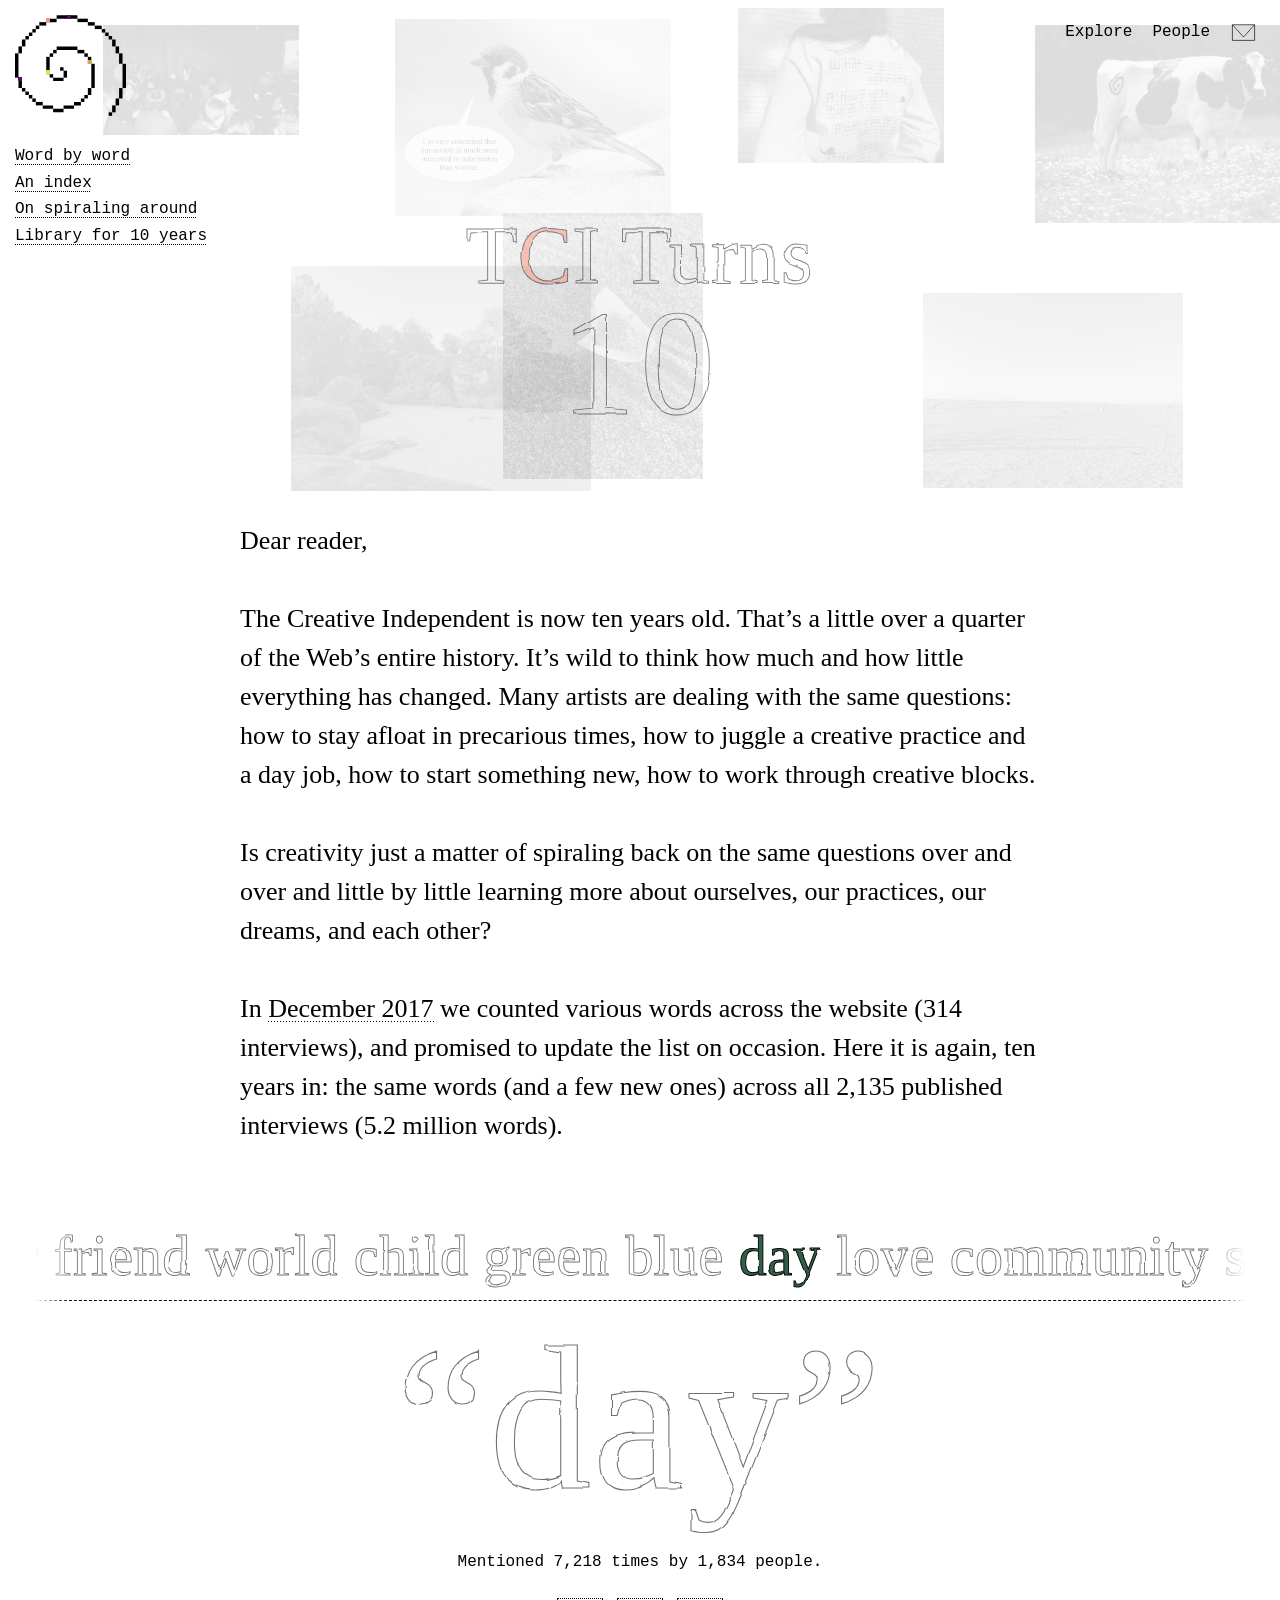
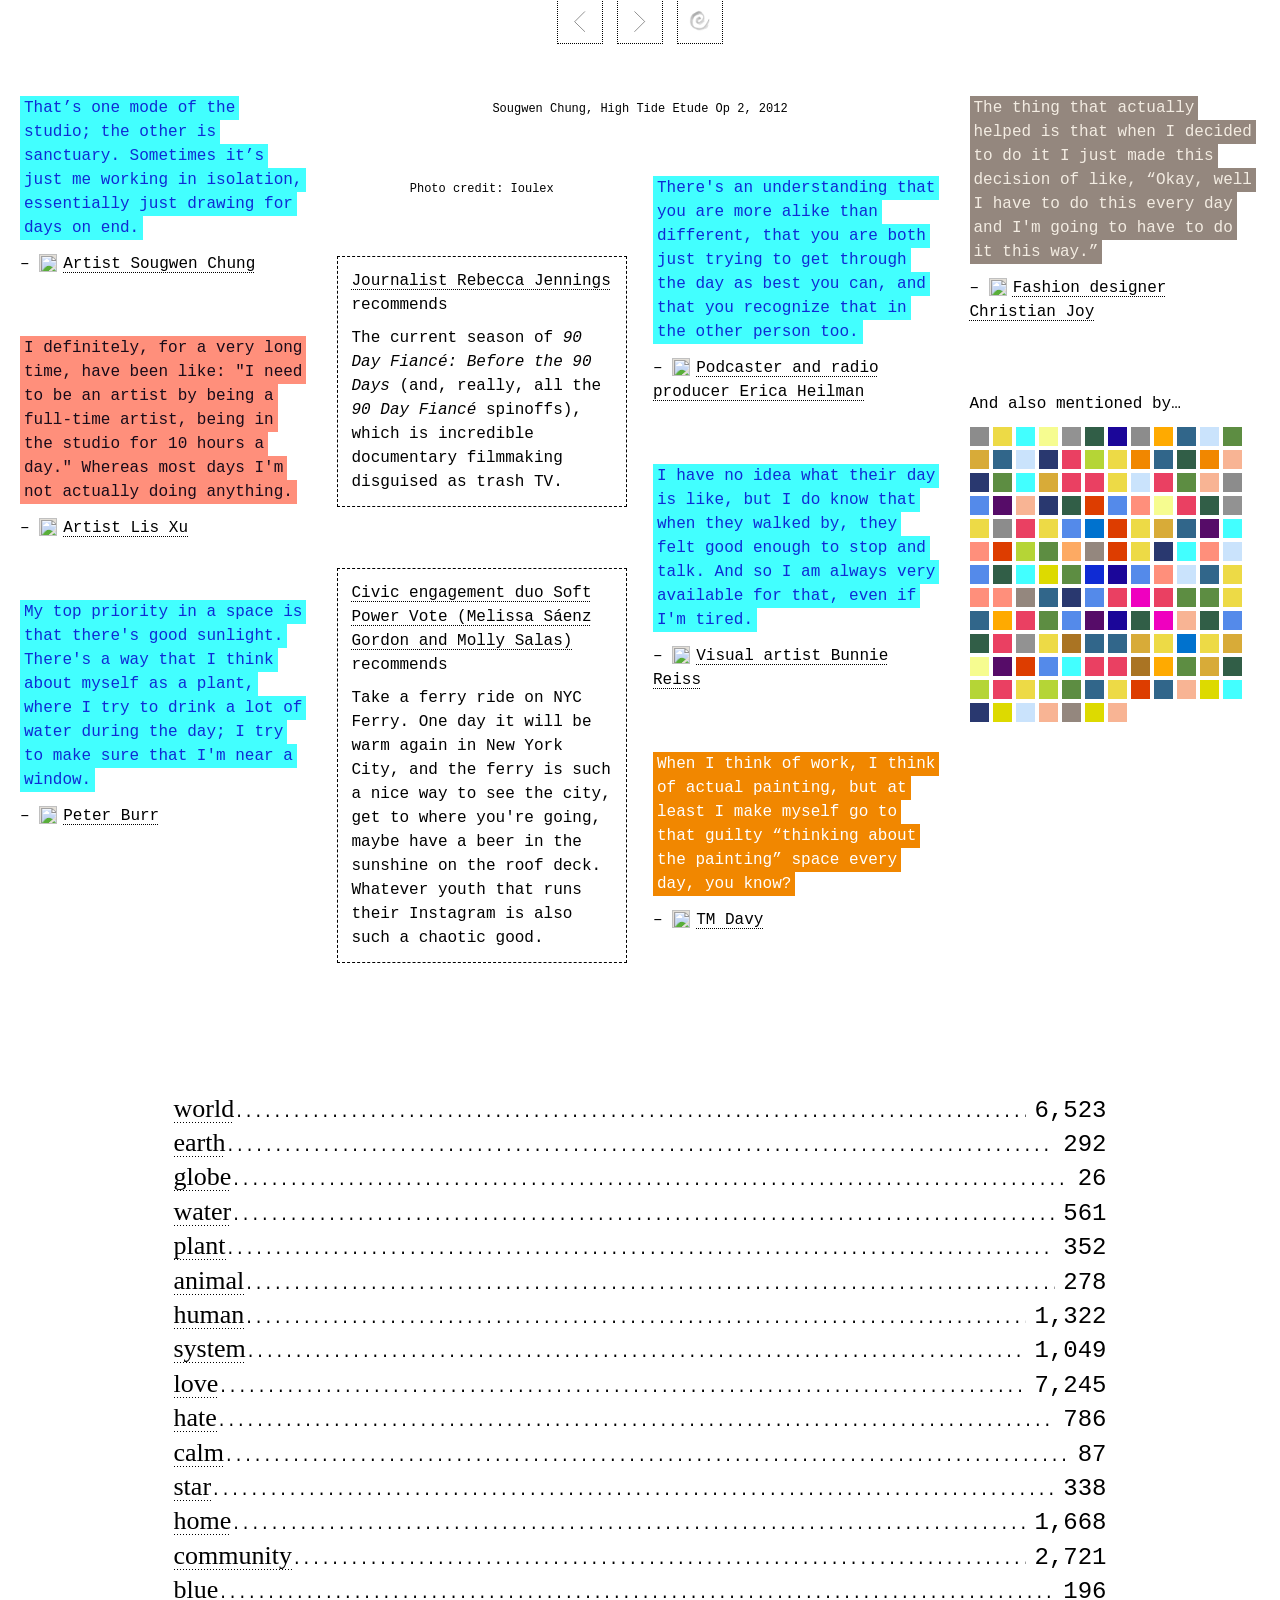
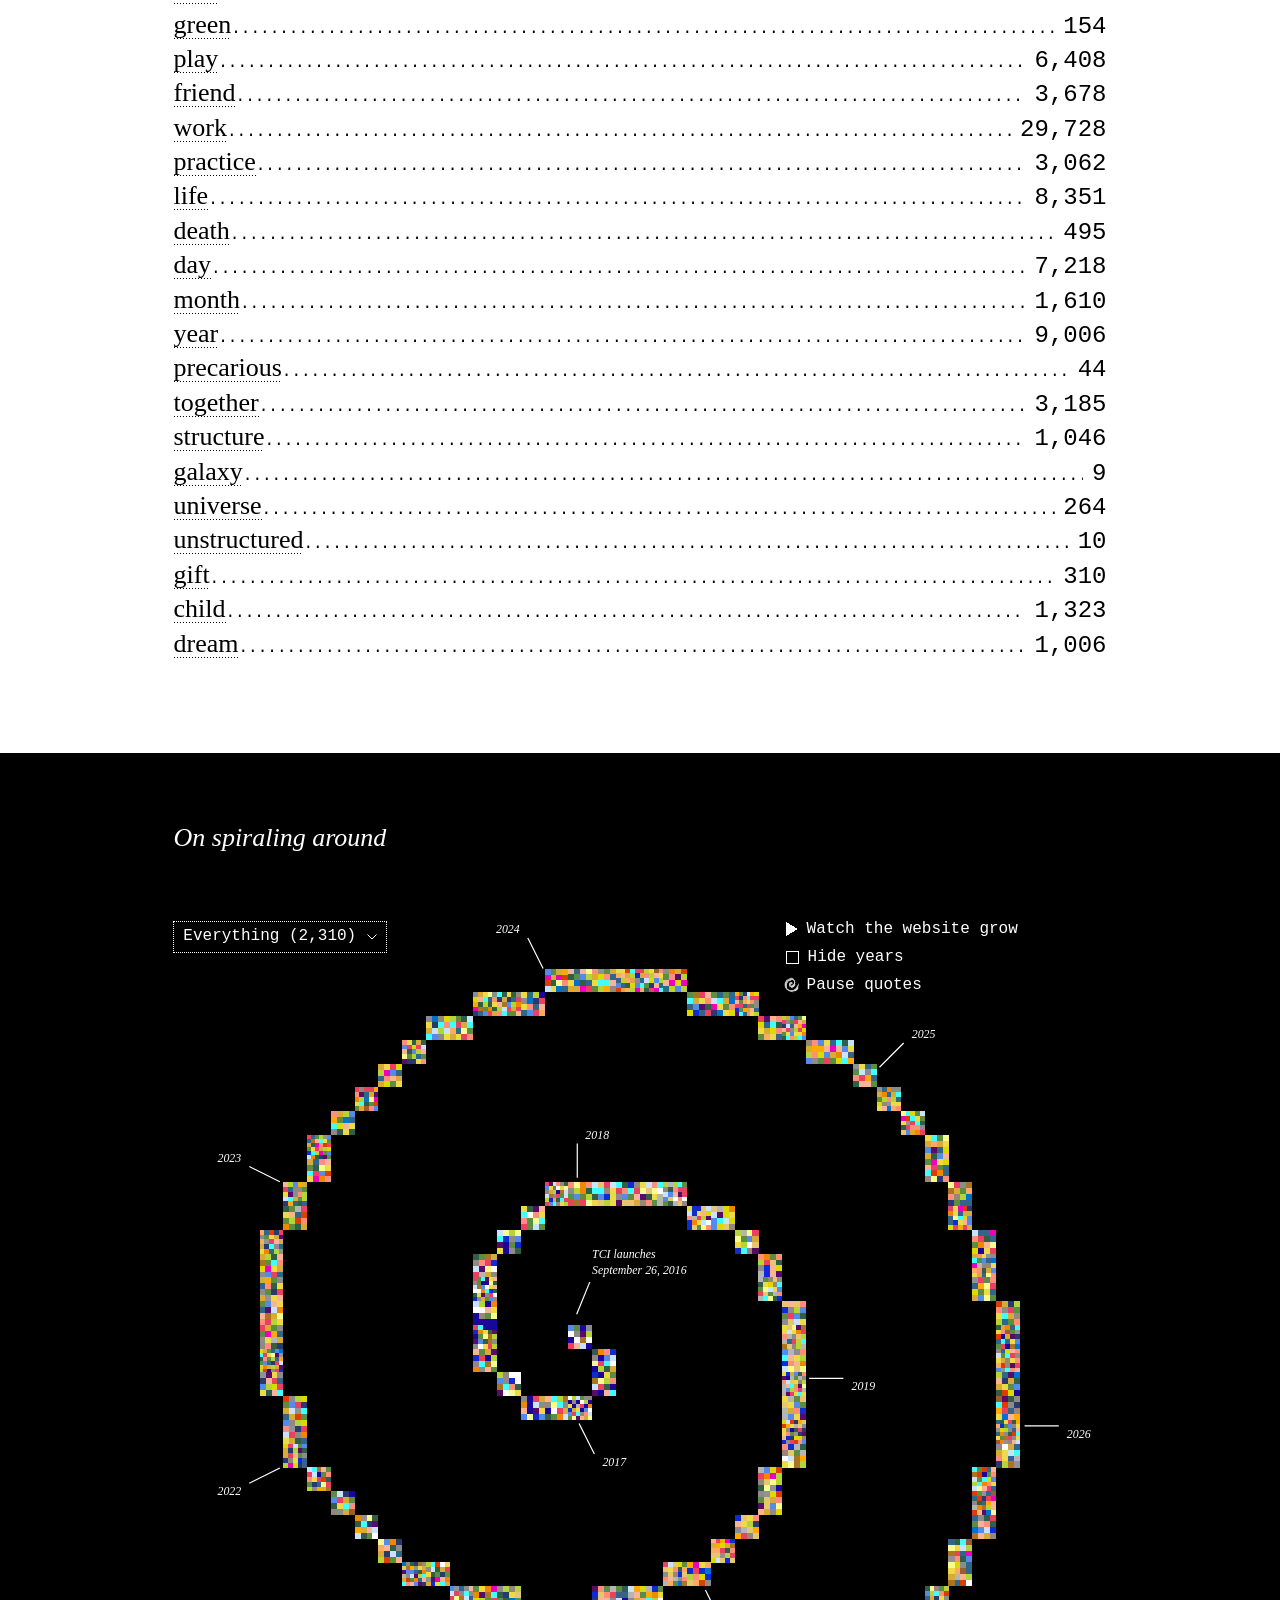
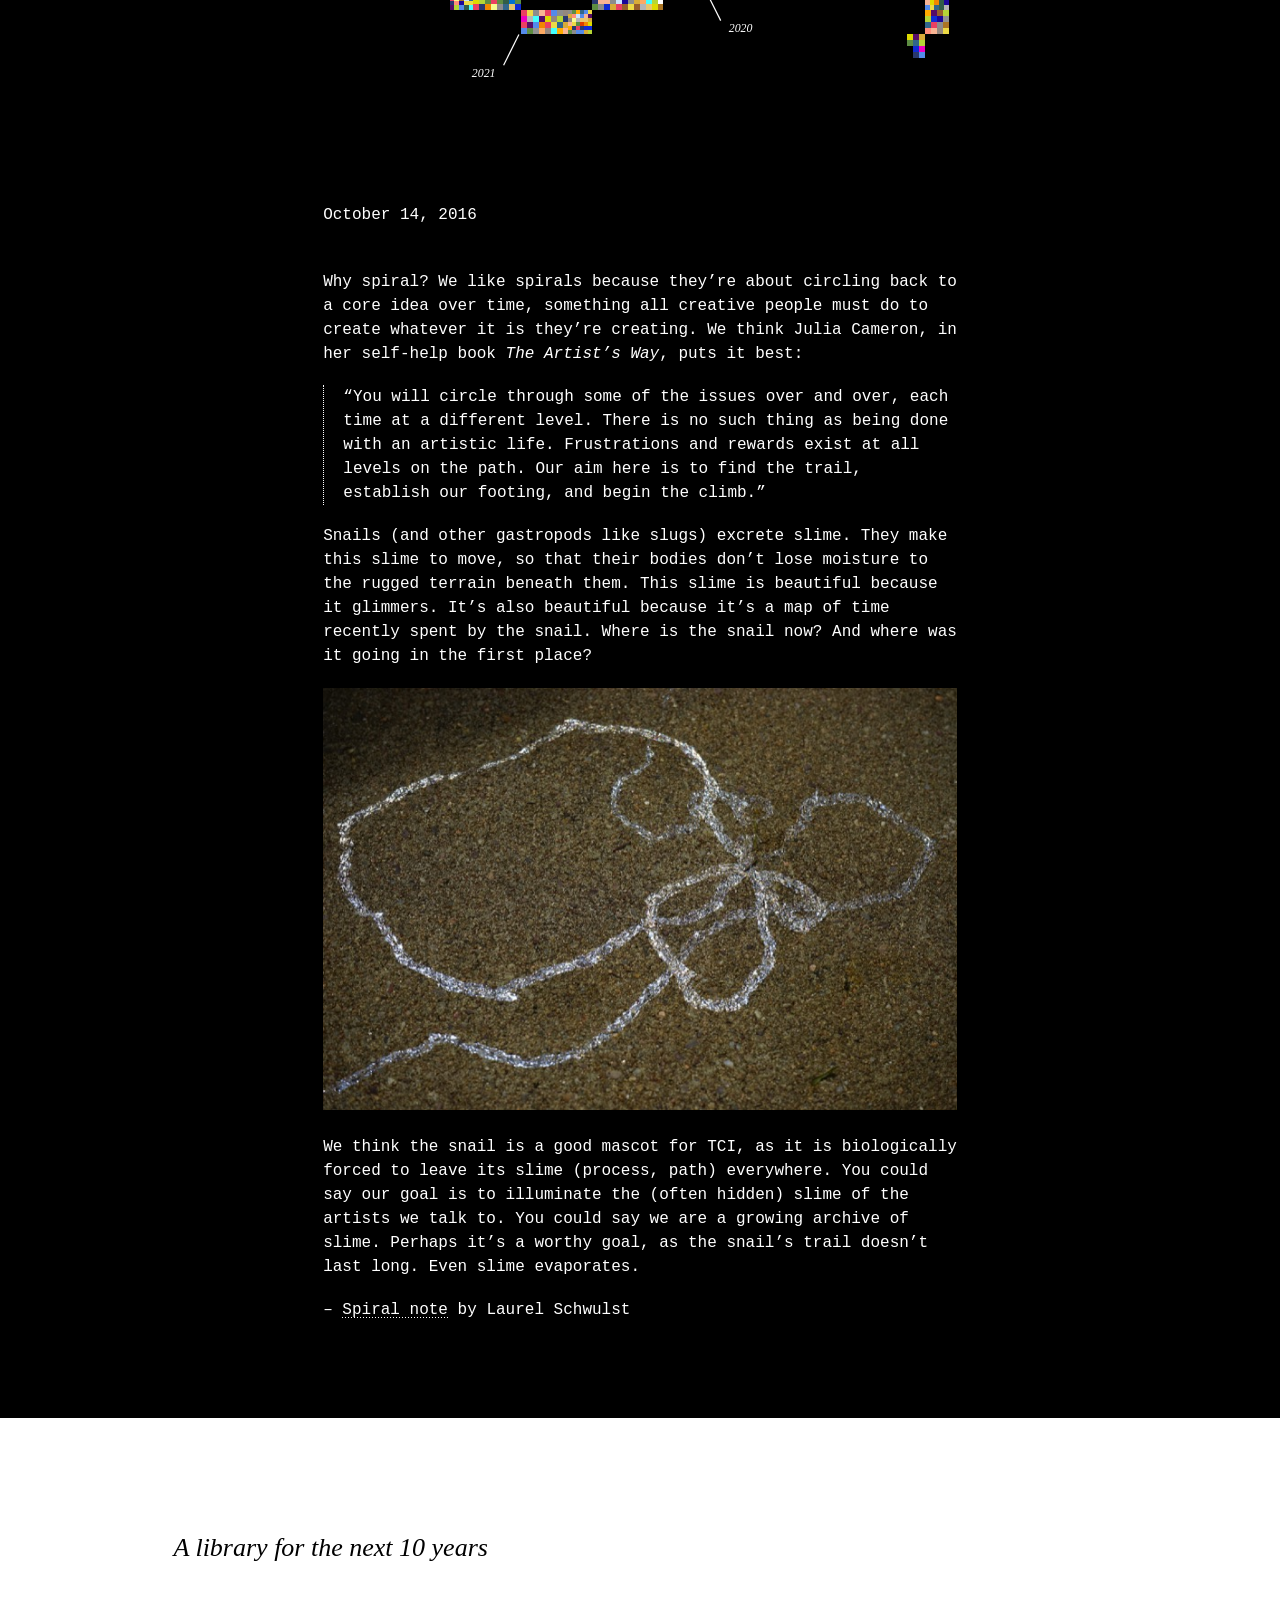
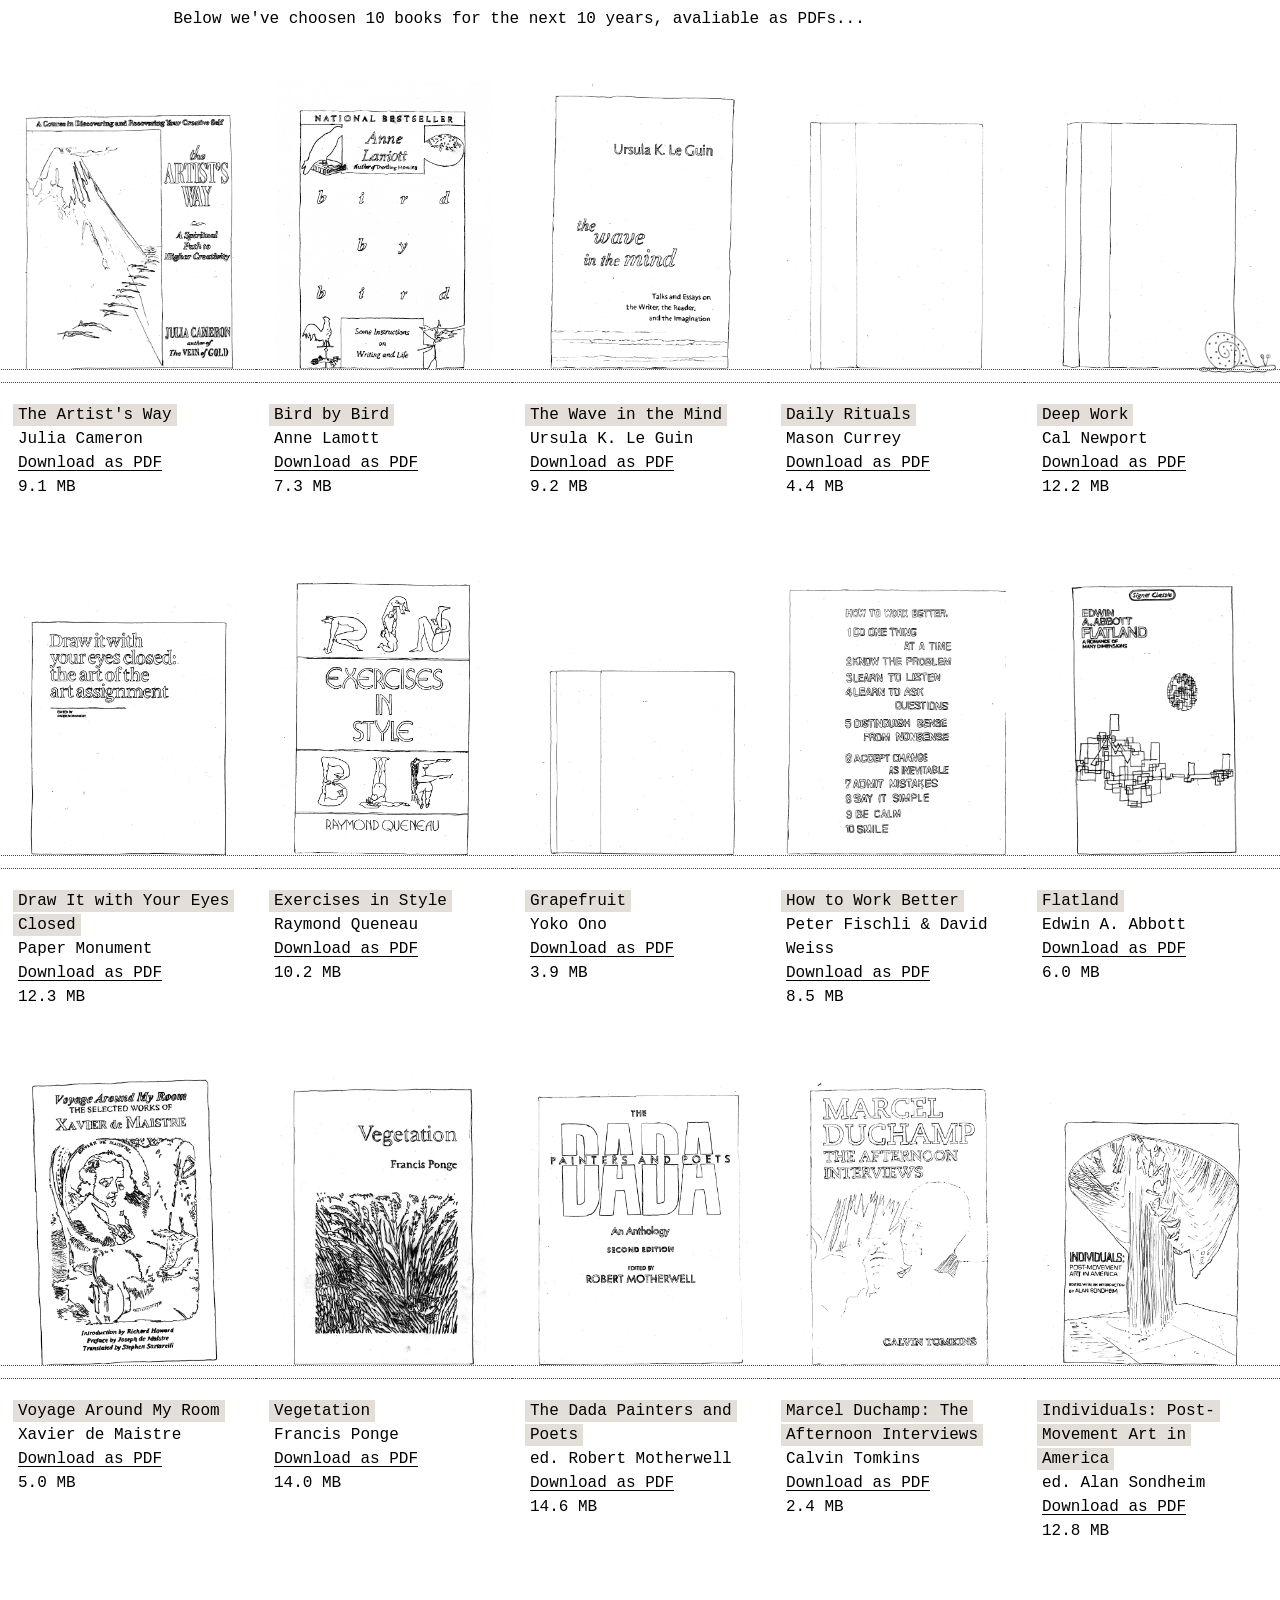
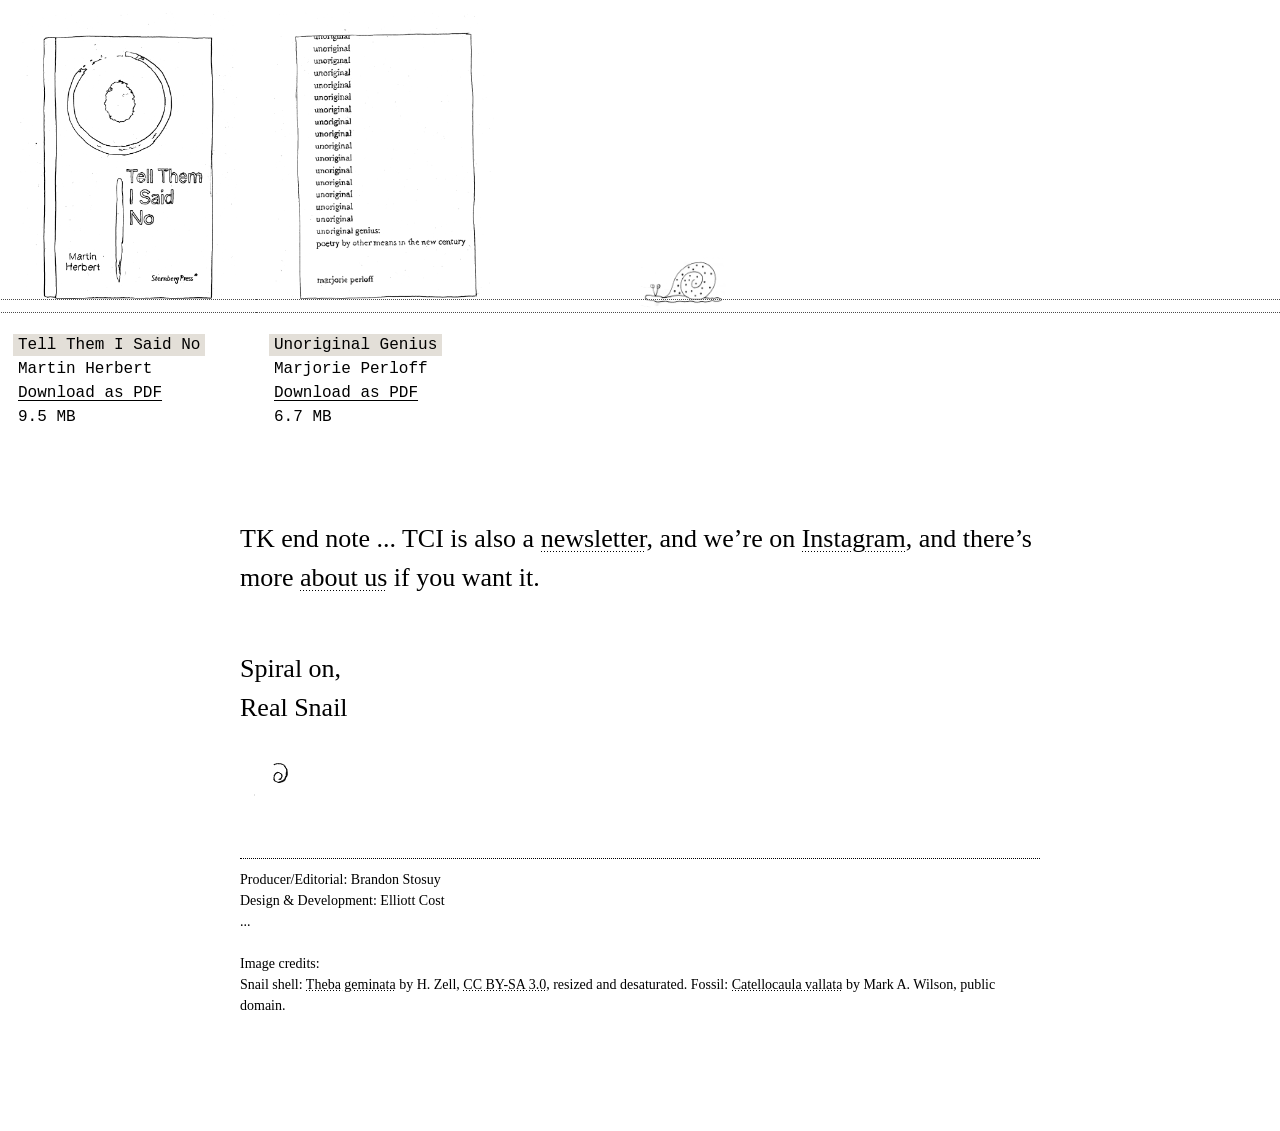
==== commit 9c578efc: "Header photo rotation, library shelves, spiral type filter - Header: rotate three or four of the new" ====
--- a/index.html
+++ b/index.html
@@ -35,11 +35,8 @@
 </head>
 <body>
     <header>
-        <div class="scatter header-scatter" aria-hidden="true">
-            <img class="im im-fossil-a" src="images/imagery/web/fossil-stone.jpg" alt="" loading="lazy">
-            <img class="im im-fossil-b" src="images/imagery/web/fossil-shell.jpg" alt="" loading="lazy">
-            <img class="im im-header-c" src="images/imagery/web/header-3.jpg" alt="" loading="lazy">
-        </div>
+        <!-- filled by js/script.js: three or four photos at a time, rotating -->
+        <div class="scatter header-scatter" aria-hidden="true"></div>
 
         <a href="#archive" id="top-spiral" class="home" aria-label="Jump to the archive spiral"></a>
 
@@ -82,7 +79,7 @@
 
         <p>Is creativity just a matter of spiraling back on the same questions over and over and little by little learning more about ourselves, our practices, our dreams, and each other?</p>
 
-        <p>In <a href="https://thecreativeindependent.com/approaches/year-end-on-world-building/">December 2017</a> we counted the worldbuilding words across the website (314 interviews), and promised to update the list on occasion. Here it is again, ten years in: the same words (and a few new ones) across all 2,135 published interviews (5.2 million words).</p>
+        <p>In <a href="https://thecreativeindependent.com/approaches/year-end-on-world-building/">December 2017</a> we counted various words across the website (314 interviews), and promised to update the list on occasion. Here it is again, ten years in: the same words (and a few new ones) across all 2,135 published interviews (5.2 million words).</p>
 
         <div class="report" id="word-viewer">
             <div class="entry">
@@ -129,6 +126,7 @@
                         <div class="word-row" data-word="play"><button class="label" type="button">play</button><span class="dots" aria-hidden="true"></span><span class="num">6,408</span></div>
                         <div class="word-row" data-word="friend"><button class="label" type="button">friend</button><span class="dots" aria-hidden="true"></span><span class="num">3,678</span></div>
                         <div class="word-row" data-word="work"><button class="label" type="button">work</button><span class="dots" aria-hidden="true"></span><span class="num">29,728</span></div>
+                        <div class="word-row" data-word="practice"><button class="label" type="button">practice</button><span class="dots" aria-hidden="true"></span><span class="num">3,062</span></div>
                         <div class="word-row" data-word="life"><button class="label" type="button">life</button><span class="dots" aria-hidden="true"></span><span class="num">8,351</span></div>
                         <div class="word-row" data-word="death"><button class="label" type="button">death</button><span class="dots" aria-hidden="true"></span><span class="num">495</span></div>
                         <div class="word-row" data-word="day"><button class="label" type="button">day</button><span class="dots" aria-hidden="true"></span><span class="num">7,218</span></div>
@@ -188,94 +186,162 @@
 
             <div class="entry">
                 <div class="body">
-                    <p>Seventeen books TCI drew for its library, in the same hand as everything else here. Each one links out to Wikipedia, or to Goodreads where there is no article.</p>
+                    <p>Below we've choosen 10 books for the next 10 years, avaliable as PDFs...</p>
                 </div>
                 <div class="books">
-                    <a class="book" href="https://en.wikipedia.org/wiki/The_Artist%27s_Way">
-                        <img src="images/library/artists_way.png" alt="Cover of The Artist&#x27;s Way" loading="lazy">
-                        <span class="book-title"><span class="hl">The Artist&#x27;s Way</span></span>
-                        <span class="book-author">Julia Cameron</span>
-                    </a>
-                    <a class="book" href="https://en.wikipedia.org/wiki/Anne_Lamott">
-                        <img src="images/library/bird_by_bird.png" alt="Cover of Bird by Bird" loading="lazy">
-                        <span class="book-title"><span class="hl">Bird by Bird</span></span>
-                        <span class="book-author">Anne Lamott</span>
-                    </a>
-                    <a class="book" href="https://en.wikipedia.org/wiki/Ursula_K._Le_Guin">
-                        <img src="images/library/wave_in_the_mind.png" alt="Cover of The Wave in the Mind" loading="lazy">
-                        <span class="book-title"><span class="hl">The Wave in the Mind</span></span>
-                        <span class="book-author">Ursula K. Le Guin</span>
-                    </a>
-                    <a class="book" href="https://www.goodreads.com/search?q=Daily%20Rituals%20Mason%20Currey">
-                        <img src="images/library/daily_rituals.png" alt="Cover of Daily Rituals" loading="lazy">
-                        <span class="book-title"><span class="hl">Daily Rituals</span></span>
-                        <span class="book-author">Mason Currey</span>
-                    </a>
-                    <a class="book" href="https://en.wikipedia.org/wiki/Cal_Newport">
-                        <img src="images/library/deep_work.png" alt="Cover of Deep Work" loading="lazy">
-                        <span class="book-title"><span class="hl">Deep Work</span></span>
-                        <span class="book-author">Cal Newport</span>
-                    </a>
-                    <a class="book" href="https://www.goodreads.com/search?q=Draw%20It%20with%20Your%20Eyes%20Closed%20Paper%20Monument">
-                        <img src="images/library/draw_it.png" alt="Cover of Draw It with Your Eyes Closed" loading="lazy">
-                        <span class="book-title"><span class="hl">Draw It with Your Eyes Closed</span></span>
-                        <span class="book-author">Paper Monument</span>
-                    </a>
-                    <a class="book" href="https://en.wikipedia.org/wiki/Exercises_in_Style">
-                        <img src="images/library/exercises_in_style.png" alt="Cover of Exercises in Style" loading="lazy">
-                        <span class="book-title"><span class="hl">Exercises in Style</span></span>
-                        <span class="book-author">Raymond Queneau</span>
-                    </a>
-                    <a class="book" href="https://en.wikipedia.org/wiki/Grapefruit_%28book%29">
-                        <img src="images/library/grapefruit.png" alt="Cover of Grapefruit" loading="lazy">
-                        <span class="book-title"><span class="hl">Grapefruit</span></span>
-                        <span class="book-author">Yoko Ono</span>
-                    </a>
-                    <a class="book" href="https://en.wikipedia.org/wiki/Peter_Fischli_%26_David_Weiss">
-                        <img src="images/library/how_to_work_better.png" alt="Cover of How to Work Better" loading="lazy">
-                        <span class="book-title"><span class="hl">How to Work Better</span></span>
-                        <span class="book-author">Peter Fischli &amp; David Weiss</span>
-                    </a>
-                    <a class="book" href="https://en.wikipedia.org/wiki/Flatland">
-                        <img src="images/library/flatland.png" alt="Cover of Flatland" loading="lazy">
-                        <span class="book-title"><span class="hl">Flatland</span></span>
-                        <span class="book-author">Edwin A. Abbott</span>
-                    </a>
-                    <a class="book" href="https://en.wikipedia.org/wiki/A_Journey_Around_My_Room">
-                        <img src="images/library/voyage.png" alt="Cover of Voyage Around My Room" loading="lazy">
-                        <span class="book-title"><span class="hl">Voyage Around My Room</span></span>
-                        <span class="book-author">Xavier de Maistre</span>
-                    </a>
-                    <a class="book" href="https://en.wikipedia.org/wiki/Francis_Ponge">
-                        <img src="images/library/vegetation.png" alt="Cover of Vegetation" loading="lazy">
-                        <span class="book-title"><span class="hl">Vegetation</span></span>
-                        <span class="book-author">Francis Ponge</span>
-                    </a>
-                    <a class="book" href="https://en.wikipedia.org/wiki/Robert_Motherwell">
-                        <img src="images/library/dada.png" alt="Cover of The Dada Painters and Poets" loading="lazy">
-                        <span class="book-title"><span class="hl">The Dada Painters and Poets</span></span>
-                        <span class="book-author">ed. Robert Motherwell</span>
-                    </a>
-                    <a class="book" href="https://en.wikipedia.org/wiki/Calvin_Tomkins">
-                        <img src="images/library/duchamp.png" alt="Cover of Marcel Duchamp: The Afternoon Interviews" loading="lazy">
-                        <span class="book-title"><span class="hl">Marcel Duchamp: The Afternoon Interviews</span></span>
-                        <span class="book-author">Calvin Tomkins</span>
-                    </a>
-                    <a class="book" href="https://en.wikipedia.org/wiki/Alan_Sondheim">
-                        <img src="images/library/individuals.png" alt="Cover of Individuals: Post-Movement Art in America" loading="lazy">
-                        <span class="book-title"><span class="hl">Individuals: Post-Movement Art in America</span></span>
-                        <span class="book-author">ed. Alan Sondheim</span>
-                    </a>
-                    <a class="book" href="https://www.goodreads.com/search?q=Tell%20Them%20I%20Said%20No%20Martin%20Herbert">
-                        <img src="images/library/tell_them_i_said_no.png" alt="Cover of Tell Them I Said No" loading="lazy">
-                        <span class="book-title"><span class="hl">Tell Them I Said No</span></span>
-                        <span class="book-author">Martin Herbert</span>
-                    </a>
-                    <a class="book" href="https://en.wikipedia.org/wiki/Marjorie_Perloff">
-                        <img src="images/library/unoriginal_genius.png" alt="Cover of Unoriginal Genius" loading="lazy">
-                        <span class="book-title"><span class="hl">Unoriginal Genius</span></span>
-                        <span class="book-author">Marjorie Perloff</span>
-                    </a>
+                    <div class="book">
+                        <a class="book-link" href="https://en.wikipedia.org/wiki/The_Artist%27s_Way">
+                            <span class="book-cover"><img src="images/library/artists_way.png" alt="Cover of The Artist&#x27;s Way" loading="lazy"></span>
+                            <span class="book-title"><span class="hl">The Artist&#x27;s Way</span></span>
+                            <span class="book-author">Julia Cameron</span>
+                        </a>
+                        <a class="book-pdf" href="pdfs/artists_way.pdf" download>Download as PDF</a>
+                        <span class="book-size">9.1 MB</span>
+                    </div>
+                    <div class="book">
+                        <a class="book-link" href="https://en.wikipedia.org/wiki/Anne_Lamott">
+                            <span class="book-cover"><img src="images/library/bird_by_bird.png" alt="Cover of Bird by Bird" loading="lazy"></span>
+                            <span class="book-title"><span class="hl">Bird by Bird</span></span>
+                            <span class="book-author">Anne Lamott</span>
+                        </a>
+                        <a class="book-pdf" href="pdfs/bird_by_bird.pdf" download>Download as PDF</a>
+                        <span class="book-size">7.3 MB</span>
+                    </div>
+                    <div class="book">
+                        <a class="book-link" href="https://en.wikipedia.org/wiki/Ursula_K._Le_Guin">
+                            <span class="book-cover"><img src="images/library/wave_in_the_mind.png" alt="Cover of The Wave in the Mind" loading="lazy"></span>
+                            <span class="book-title"><span class="hl">The Wave in the Mind</span></span>
+                            <span class="book-author">Ursula K. Le Guin</span>
+                        </a>
+                        <a class="book-pdf" href="pdfs/wave_in_the_mind.pdf" download>Download as PDF</a>
+                        <span class="book-size">9.2 MB</span>
+                    </div>
+                    <div class="book">
+                        <a class="book-link" href="https://www.goodreads.com/search?q=Daily%20Rituals%20Mason%20Currey">
+                            <span class="book-cover"><img src="images/library/daily_rituals.png" alt="Cover of Daily Rituals" loading="lazy"></span>
+                            <span class="book-title"><span class="hl">Daily Rituals</span></span>
+                            <span class="book-author">Mason Currey</span>
+                        </a>
+                        <a class="book-pdf" href="pdfs/daily_rituals.pdf" download>Download as PDF</a>
+                        <span class="book-size">4.4 MB</span>
+                    </div>
+                    <div class="book">
+                        <a class="book-link" href="https://en.wikipedia.org/wiki/Cal_Newport">
+                            <span class="book-cover"><img src="images/library/deep_work.png" alt="Cover of Deep Work" loading="lazy"></span>
+                            <span class="book-title"><span class="hl">Deep Work</span></span>
+                            <span class="book-author">Cal Newport</span>
+                        </a>
+                        <a class="book-pdf" href="pdfs/deep_work.pdf" download>Download as PDF</a>
+                        <span class="book-size">12.2 MB</span>
+                    </div>
+                    <div class="book">
+                        <a class="book-link" href="https://www.goodreads.com/search?q=Draw%20It%20with%20Your%20Eyes%20Closed%20Paper%20Monument">
+                            <span class="book-cover"><img src="images/library/draw_it.png" alt="Cover of Draw It with Your Eyes Closed" loading="lazy"></span>
+                            <span class="book-title"><span class="hl">Draw It with Your Eyes Closed</span></span>
+                            <span class="book-author">Paper Monument</span>
+                        </a>
+                        <a class="book-pdf" href="pdfs/draw_it.pdf" download>Download as PDF</a>
+                        <span class="book-size">12.3 MB</span>
+                    </div>
+                    <div class="book">
+                        <a class="book-link" href="https://en.wikipedia.org/wiki/Exercises_in_Style">
+                            <span class="book-cover"><img src="images/library/exercises_in_style.png" alt="Cover of Exercises in Style" loading="lazy"></span>
+                            <span class="book-title"><span class="hl">Exercises in Style</span></span>
+                            <span class="book-author">Raymond Queneau</span>
+                        </a>
+                        <a class="book-pdf" href="pdfs/exercises_in_style.pdf" download>Download as PDF</a>
+                        <span class="book-size">10.2 MB</span>
+                    </div>
+                    <div class="book">
+                        <a class="book-link" href="https://en.wikipedia.org/wiki/Grapefruit_%28book%29">
+                            <span class="book-cover"><img src="images/library/grapefruit.png" alt="Cover of Grapefruit" loading="lazy"></span>
+                            <span class="book-title"><span class="hl">Grapefruit</span></span>
+                            <span class="book-author">Yoko Ono</span>
+                        </a>
+                        <a class="book-pdf" href="pdfs/grapefruit.pdf" download>Download as PDF</a>
+                        <span class="book-size">3.9 MB</span>
+                    </div>
+                    <div class="book">
+                        <a class="book-link" href="https://en.wikipedia.org/wiki/Peter_Fischli_%26_David_Weiss">
+                            <span class="book-cover"><img src="images/library/how_to_work_better.png" alt="Cover of How to Work Better" loading="lazy"></span>
+                            <span class="book-title"><span class="hl">How to Work Better</span></span>
+                            <span class="book-author">Peter Fischli &amp; David Weiss</span>
+                        </a>
+                        <a class="book-pdf" href="pdfs/how_to_work_better.pdf" download>Download as PDF</a>
+                        <span class="book-size">8.5 MB</span>
+                    </div>
+                    <div class="book">
+                        <a class="book-link" href="https://en.wikipedia.org/wiki/Flatland">
+                            <span class="book-cover"><img src="images/library/flatland.png" alt="Cover of Flatland" loading="lazy"></span>
+                            <span class="book-title"><span class="hl">Flatland</span></span>
+                            <span class="book-author">Edwin A. Abbott</span>
+                        </a>
+                        <a class="book-pdf" href="pdfs/flatland.pdf" download>Download as PDF</a>
+                        <span class="book-size">6.0 MB</span>
+                    </div>
+                    <div class="book">
+                        <a class="book-link" href="https://en.wikipedia.org/wiki/A_Journey_Around_My_Room">
+                            <span class="book-cover"><img src="images/library/voyage.png" alt="Cover of Voyage Around My Room" loading="lazy"></span>
+                            <span class="book-title"><span class="hl">Voyage Around My Room</span></span>
+                            <span class="book-author">Xavier de Maistre</span>
+                        </a>
+                        <a class="book-pdf" href="pdfs/voyage.pdf" download>Download as PDF</a>
+                        <span class="book-size">5.0 MB</span>
+                    </div>
+                    <div class="book">
+                        <a class="book-link" href="https://en.wikipedia.org/wiki/Francis_Ponge">
+                            <span class="book-cover"><img src="images/library/vegetation.png" alt="Cover of Vegetation" loading="lazy"></span>
+                            <span class="book-title"><span class="hl">Vegetation</span></span>
+                            <span class="book-author">Francis Ponge</span>
+                        </a>
+                        <a class="book-pdf" href="pdfs/vegetation.pdf" download>Download as PDF</a>
+                        <span class="book-size">14.0 MB</span>
+                    </div>
+                    <div class="book">
+                        <a class="book-link" href="https://en.wikipedia.org/wiki/Robert_Motherwell">
+                            <span class="book-cover"><img src="images/library/dada.png" alt="Cover of The Dada Painters and Poets" loading="lazy"></span>
+                            <span class="book-title"><span class="hl">The Dada Painters and Poets</span></span>
+                            <span class="book-author">ed. Robert Motherwell</span>
+                        </a>
+                        <a class="book-pdf" href="pdfs/dada.pdf" download>Download as PDF</a>
+                        <span class="book-size">14.6 MB</span>
+                    </div>
+                    <div class="book">
+                        <a class="book-link" href="https://en.wikipedia.org/wiki/Calvin_Tomkins">
+                            <span class="book-cover"><img src="images/library/duchamp.png" alt="Cover of Marcel Duchamp: The Afternoon Interviews" loading="lazy"></span>
+                            <span class="book-title"><span class="hl">Marcel Duchamp: The Afternoon Interviews</span></span>
+                            <span class="book-author">Calvin Tomkins</span>
+                        </a>
+                        <a class="book-pdf" href="pdfs/duchamp.pdf" download>Download as PDF</a>
+                        <span class="book-size">2.4 MB</span>
+                    </div>
+                    <div class="book">
+                        <a class="book-link" href="https://en.wikipedia.org/wiki/Alan_Sondheim">
+                            <span class="book-cover"><img src="images/library/individuals.png" alt="Cover of Individuals: Post-Movement Art in America" loading="lazy"></span>
+                            <span class="book-title"><span class="hl">Individuals: Post-Movement Art in America</span></span>
+                            <span class="book-author">ed. Alan Sondheim</span>
+                        </a>
+                        <a class="book-pdf" href="pdfs/individuals.pdf" download>Download as PDF</a>
+                        <span class="book-size">12.8 MB</span>
+                    </div>
+                    <div class="book">
+                        <a class="book-link" href="https://www.goodreads.com/search?q=Tell%20Them%20I%20Said%20No%20Martin%20Herbert">
+                            <span class="book-cover"><img src="images/library/tell_them_i_said_no.png" alt="Cover of Tell Them I Said No" loading="lazy"></span>
+                            <span class="book-title"><span class="hl">Tell Them I Said No</span></span>
+                            <span class="book-author">Martin Herbert</span>
+                        </a>
+                        <a class="book-pdf" href="pdfs/tell_them_i_said_no.pdf" download>Download as PDF</a>
+                        <span class="book-size">9.5 MB</span>
+                    </div>
+                    <div class="book">
+                        <a class="book-link" href="https://en.wikipedia.org/wiki/Marjorie_Perloff">
+                            <span class="book-cover"><img src="images/library/unoriginal_genius.png" alt="Cover of Unoriginal Genius" loading="lazy"></span>
+                            <span class="book-title"><span class="hl">Unoriginal Genius</span></span>
+                            <span class="book-author">Marjorie Perloff</span>
+                        </a>
+                        <a class="book-pdf" href="pdfs/unoriginal_genius.pdf" download>Download as PDF</a>
+                        <span class="book-size">6.7 MB</span>
+                    </div>
                 </div>
             </div>
         </div>
@@ -283,7 +349,7 @@
 
         <!-- ===================== CLOSE ===================== -->
 
-        <p>Thank you for reading these, all ten years of them. TCI is also a <a href="/subscribe">newsletter</a>, and we&rsquo;re on <a href="https://www.instagram.com/thecreativeindependent/">Instagram</a>, and there&rsquo;s more <a href="/about">about us</a> if you want it.</p>
+        <p>TK end note ... TCI is also a <a href="/subscribe">newsletter</a>, and we&rsquo;re on <a href="https://www.instagram.com/thecreativeindependent/">Instagram</a>, and there&rsquo;s more <a href="/about">about us</a> if you want it.</p>
 
         <p class="signoff">
             Spiral on,<br />
@@ -295,10 +361,11 @@
         <p id="credits">
             Producer/Editorial: Brandon Stosuy<br />
             Design &amp; Development: Elliott Cost<br />
-            Interview analysis: The TCI archive, read end to end<br />
+            ...
         </p>
 
         <p id="image-credits">
+            Image credits:<br />
             Snail shell: <a href="https://commons.wikimedia.org/wiki/File:Theba_geminata_08.JPG">Theba geminata</a>
             by H. Zell, <a href="https://creativecommons.org/licenses/by-sa/3.0/">CC&nbsp;BY-SA&nbsp;3.0</a>, resized and desaturated.
             Fossil: <a href="https://commons.wikimedia.org/wiki/File:Catellocaula.jpg">Catellocaula vallata</a>
--- a/css/style.css
+++ b/css/style.css
@@ -43,11 +43,23 @@
     margin-bottom: 30px;
 }
 #top-spiral {
+    position: relative;               /* holds the coloured pixels */
     display: block;
     width: 111px;
     height: 101px;
     background: url("../images/logo-spiral.svg") no-repeat;
     background-size: 100% 100%;
+}
+/* one pixel of the spiral turning a palette colour, then fading back */
+#top-spiral .logo-pixel {
+    position: absolute;
+    opacity: 0;
+    pointer-events: none;
+    transition: opacity 2s ease;
+}
+#top-spiral .logo-pixel.on {
+    opacity: 1;
+    transition: opacity 0.8s ease;
 }
 nav#modes {
     position: absolute;
@@ -106,8 +118,10 @@
     line-height: 1.5em;
     margin: 0 auto 1.5em auto;
 }
+/* links in running text: black, with the drawn dotted underline defined
+   at the end of this file (shared with the word index) */
 p a {
-    color: #0000EE;
+    color: var(--ink);
 }
 p.signoff {
     margin-top: 2em;
@@ -449,8 +463,7 @@
 
 /* Credits */
 p#credits {
-    font-size: 11px;
-    font-style: italic;
+    font-size: 14px;
     margin-top: 50px;
     border-top: 1px dotted var(--faint);
     padding-top: 10px;
@@ -464,8 +477,13 @@
     ul.names {
         columns: 1;
     }
+    /* tablets and small laptops: scale with the screen so the 10 stays
+       bigger than the words above it */
+    #masthead h1 {
+        font-size: min(82px, 11vw);
+    }
     #masthead .ten {
-        font-size: 60px;
+        font-size: min(150px, 22vw);
     }
 }
 
@@ -476,12 +494,13 @@
     article {
         margin-top: 50px;
     }
+    /* phones: "TCI Turns" nearly fills the width, the 10 set large below */
     #masthead h1 {
-    margin-top: 0;
-        font-size: 20px;
+        margin-top: 0;
+        font-size: 15vw;
     }
     #masthead .ten {
-        font-size: 48px;
+        font-size: 36vw;
     }
     .entry .body {
         padding-left: 0;
@@ -540,13 +559,24 @@
    transparency, so it is inverted to graphite to sit on the paper.
    --------------------------------------------------------------- */
 
+/* Rows of shelves. The books sit in a band capped at 1725px, like the word
+   section; no gap between columns, so each book's stretch of dotted plank
+   joins its neighbour's, and the planks at either end of a row run on out
+   to the edges of the browser (snails.js marks those ends). */
 .books {
+    --cover-h: 300px;
     display: grid;
-    grid-template-columns: repeat(auto-fill, minmax(150px, 1fr));
-    gap: 34px 24px;
-    margin-top: 1.4em;
+    grid-template-columns: repeat(auto-fill, minmax(240px, 1fr));
+    column-gap: 0;
+    row-gap: 56px;
+    width: min(100vw, 1725px);
+    margin-left: calc(50% - min(50vw, 862.5px));
+    margin-top: 2.4em;
+    padding: 0;
+    position: relative;               /* holds the crawling snails */
 }
 .book {
+    min-width: 0;
     display: flex;
     flex-direction: column;
     text-decoration: none;
@@ -555,11 +585,47 @@
     font-size: 16px;
     line-height: 1.5em;
 }
+.book .book-link {
+    display: flex;
+    flex-direction: column;
+    text-decoration: none;
+    color: inherit;
+}
+/* the books stand on the shelf: covers sit on the plank's top edge */
+.book .book-cover {
+    position: relative;
+    height: var(--cover-h);
+    display: flex;
+    align-items: flex-end;
+    justify-content: center;
+    padding: 0 18px;
+    margin-bottom: 34px;
+}
+/* the plank: a dotted top edge and a dotted lower edge */
+.book .book-cover::after {
+    content: "";
+    position: absolute;
+    left: 0;
+    right: 0;
+    top: 100%;
+    height: 14px;
+    border-top: 1px dotted var(--ink);
+    border-bottom: 1px dotted var(--ink);
+    opacity: 0.7;
+}
 .book img {
     width: 100%;
-    height: auto;
-    margin-bottom: 10px;
+    max-height: calc(var(--cover-h) - 12px);
+    object-fit: contain;
+    object-position: bottom;
     filter: invert(1);
+}
+.book .book-title,
+.book .book-author,
+.book .book-pdf,
+.book .book-size {
+    margin-left: 13px;
+    margin-right: 13px;
 }
 .book .book-title {
     align-self: flex-start;
@@ -570,12 +636,27 @@
     box-decoration-break: clone;
     -webkit-box-decoration-break: clone;
 }
-.book:hover .book-title {
+.book .book-link:hover .book-title {
     text-decoration: underline;
 }
+/* title, author, link and size all sit on the same 1.5em line spacing */
 .book .book-author {
     color: var(--muted);
-    padding: 3px 5px 0 5px;
+    padding: 0 5px;
+}
+.book .book-pdf {
+    align-self: flex-start;
+    padding: 0 5px;
+    color: var(--ink);
+    text-decoration: underline;
+    text-underline-offset: 3px;
+}
+.book .book-pdf:hover {
+    text-decoration-style: dotted;
+}
+.book .book-size {
+    padding: 0 5px;
+    color: var(--muted);
 }
 
 /* A single cover set inside an entry */
@@ -588,9 +669,11 @@
 
 @media(max-width: 535px) {
     .books {
-        grid-template-columns: repeat(auto-fill, minmax(128px, 1fr));
-        gap: 26px 18px;
-    }
+        --cover-h: 210px;
+        grid-template-columns: repeat(auto-fill, minmax(160px, 1fr));
+        row-gap: 44px;
+    }
+    .book .book-cover { padding: 0 12px; }
     .entry-figure {
         float: none;
         display: block;
@@ -662,7 +745,10 @@
 }
 .spiral-mark path {
     stroke: #fff;
-    stroke-width: 0.07;
+    /* same fixed hairline as the year marks, for the same Safari reason */
+    stroke-width: 1.2px;
+    vector-effect: non-scaling-stroke;
+    shape-rendering: geometricPrecision;
 }
 .spiral-mark text {
     fill: #fff;
@@ -699,14 +785,14 @@
 #spiral-archive-caption .continue {
     margin-bottom: 0;
 }
+/* white on the black section: the drawn dotted underline (end of file) in
+   white, and its descender halo cut in black rather than paper */
 #spiral-archive-caption a {
     color: #fff;
-    text-decoration: underline dotted;
-    text-decoration-thickness: 0.05rem;
-    text-underline-offset: 4px;
-}
-#spiral-archive-caption a:hover {
-    text-decoration-style: solid;
+    text-shadow:
+        1px 0 #000, -1px 0 #000,
+        2px 0 #000, -2px 0 #000,
+        3px 0 #000, -3px 0 #000;
 }
 
 /* the card that follows the cursor */
@@ -775,13 +861,28 @@
 }
 .year-marks line {
     stroke: #fff;
-    stroke-width: 0.05;
+    /* A fixed hairline, not a fraction of a spiral cell: scaled that thin,
+       iPhone Safari (with the spiral's crisp edges) drew diagonal marks as
+       fat blobs. */
+    stroke-width: 1.2px;
+    vector-effect: non-scaling-stroke;
+    shape-rendering: geometricPrecision;
 }
 .year-marks text {
     fill: #fff;
     font-family: Georgia, 'Times New Roman', Times, serif;
     font-style: italic;
     font-size: 0.5px;
+}
+/* The spiral's labels are sized in its own drawing units, so on a phone they
+   shrink to about 5px. Set them larger there. The launch note stays a
+   touch smaller than the years so its two close-set lines don't collide. */
+@media(max-width: 535px) {
+    .year-marks text { font-size: 0.85px; }
+    .spiral-mark text { font-size: 0.7px; }
+    /* at that size the outermost labels (2026) run past the drawing's edge;
+       let them spill into the side margin instead of being clipped */
+    #spiral-archive svg { overflow: visible; }
 }
 .years-toggle {
     position: absolute;
@@ -841,7 +942,7 @@
     height: 100%;
     fill: #fff;
 }
-/* "Show / Hide quotes" is marked with the watercolour spiral, which needs a
+/* "Pause / Play quotes" is marked with the watercolour spiral, which needs a
    square; it turns a half-turn each time the quotes are toggled */
 .quotes-toggle .icon {
     width: 16px;
@@ -858,9 +959,10 @@
 .quotes-toggle[aria-pressed="true"] .icon img {
     transform: rotate(180deg);
 }
-/* quotes are held back while the spiral replays its growth, so the toggle
-   steps aside until it's done */
-#spiral-archive.growing .quotes-toggle {
+/* quotes are held back while the spiral replays its growth or shows only
+   one kind of piece, so the toggle steps aside until it's done */
+#spiral-archive.growing .quotes-toggle,
+#spiral-archive.filtering .quotes-toggle {
     display: none;
 }
 .grow-toggle:hover .lbl {
@@ -923,7 +1025,15 @@
         margin: 0;
     }
     .grow-date {
-        font-size: 11px;
+        font-size: 13px;
+    }
+    /* the dropdown stops floating over the spiral and takes its own line
+       above it (the measured left the script sets only applies when it
+       floats); scoped by id so it outranks the base rule further down */
+    #spiral-archive .kind-filter {
+        position: static;
+        display: block;
+        margin: 0 0 18px 0;
     }
 }
 
@@ -1023,6 +1133,49 @@
     opacity: 0.3;
 }
 
+/* One kind of piece at a time: the rest step right back, further than for
+   a quote (and this outranks the quote's dimming, so they stay back) */
+#archive #spiral-archive.filtering svg rect[data-i].filtered-out {
+    opacity: 0.08;
+}
+
+/* the dropdown that picks the kind, up and to the left of the spiral,
+   mirroring the controls on the right */
+.kind-filter {
+    position: absolute;
+    top: 4%;
+    left: 9%;
+    z-index: 4;
+}
+.kind-filter select {
+    appearance: none;
+    -webkit-appearance: none;
+    font-family: Courier, "Courier New", monospace;
+    font-size: 16px;
+    line-height: 1.2;
+    color: #fff;
+    background-color: #000;
+    /* a small drawn caret, in white */
+    background-image: url("data:image/svg+xml,%3Csvg xmlns='http://www.w3.org/2000/svg' viewBox='0 0 10 6'%3E%3Cpath d='M0.5 0.5L5 5L9.5 0.5' fill='none' stroke='%23fff'/%3E%3C/svg%3E");
+    background-repeat: no-repeat;
+    background-position: right 9px center;
+    background-size: 10px 6px;
+    border: 1px dotted #fff;
+    border-radius: 0;
+    padding: 5px 30px 5px 9px;
+    cursor: pointer;
+}
+/* the border stays dotted in every state, with no focus ring round it
+   (browsers count a click on a select as keyboard-style focus) */
+.kind-filter select:focus,
+.kind-filter select:focus-visible {
+    outline: none;
+}
+.kind-filter option {
+    color: #fff;
+    background: #000;
+}
+
 
 /* Snail slime, off to the side of the note */
 .snails-para {
@@ -1193,8 +1346,7 @@
     flex: 0 1 auto;
     font-family: Georgia, 'Times New Roman', Times, serif;
     font-size: 26px;
-    text-decoration: underline;
-    text-underline-offset: 5px;
+
     -webkit-font-smoothing: antialiased;
     -moz-osx-font-smoothing: grayscale;
 }
@@ -1239,13 +1391,16 @@
 
 #word-viewer {
     position: relative;
+    /* a little less room before the index than between other sections */
+    margin-bottom: 50px;
 }
 #wordbox {
     margin: 0.5em 0 0.5em 0;
 }
 .wordbox-head {
-    width: 100vw;
-    margin-left: calc(50% - 50vw);
+    /* full bleed, but capped at 1725px and centred */
+    width: min(100vw, 1725px);
+    margin-left: calc(50% - min(50vw, 862.5px));
     display: flex;
     flex-flow: row wrap;
     align-items: center;
@@ -1270,6 +1425,8 @@
     overflow-y: hidden;
     padding: 8px 40px 12px 0;
     margin-bottom: 4px;
+    /* a dashed rule under the run of words */
+    border-bottom: 1px dashed var(--ink);
     scrollbar-width: thin;
     -webkit-mask-image: linear-gradient(to right, #000, #000 calc(100% - 40px), transparent);
     mask-image: linear-gradient(to right, #000, #000 calc(100% - 40px), transparent);
@@ -1384,8 +1541,9 @@
 .wordbox-quotes {
     margin-top: 1.6em;
     display: grid;
-    width: 100vw;
-    margin-left: calc(50% - 50vw);
+    /* full bleed, but capped at 1725px and centred */
+    width: min(100vw, 1725px);
+    margin-left: calc(50% - min(50vw, 862.5px));
     grid-template-columns: repeat(auto-fill, minmax(270px, 1fr));
     grid-auto-rows: 8px;
     column-gap: 26px;
@@ -1402,6 +1560,43 @@
     margin: 0;
     break-inside: avoid;
 }
+/* One line from an interviewee's "recommends" list that uses the word:
+   plain type in a dashed box, set apart from the coloured quotes */
+.wordbox-quotes .rec-card {
+    width: 100%;
+    margin: 0;
+    padding: 12px 14px;
+    border: 1px dashed var(--ink);
+    font-family: Courier, "Courier New", monospace;
+    font-size: 16px;
+    line-height: 1.5em;
+    break-inside: avoid;
+}
+.wordbox-quotes .rec-card .rec-label {
+    display: block;
+    margin-bottom: 0.6em;
+    color: var(--muted);
+}
+.wordbox-quotes .rec-card .rec-label a {
+    color: var(--ink);
+    text-decoration: underline dotted;
+    text-decoration-thickness: 0.05rem;
+    text-decoration-skip-ink: none;
+    text-underline-offset: 4px;
+}
+.wordbox-quotes .rec-card .rec-label a:hover {
+    text-decoration-style: solid;
+}
+.wordbox-quotes .rec-card p {
+    margin: 0;
+    max-width: none;
+    font-family: Courier, "Courier New", monospace;
+    font-size: 16px;
+    line-height: 1.5em;
+}
+@media(max-width: 620px) {
+    .wordbox-quotes .rec-card p { overflow-wrap: anywhere; }
+}
 .wordbox-quotes .pulled-photo {
     /* shrink to the image so the caption sits under it at the same width,
        rather than running the full width of the cell */
@@ -1451,8 +1646,24 @@
 }
 
 
-@media(max-width: 820px) {
-    .wordbox-quotes { columns: 2; }
+/* Phones fit one column. A two-wide image would conjure a second column
+   past the screen's edge, so here everything runs a single column wide. */
+@media(max-width: 620px) {
+    .wordbox-quotes {
+        grid-template-columns: minmax(0, 1fr);
+        padding: 6px 16px 10px 16px;
+    }
+    .wordbox-quotes .pulled-photo.wide {
+        grid-column: auto;
+    }
+    .wordbox-quotes > * {
+        min-width: 0;
+    }
+    /* a long unbroken run, like a web address, wraps instead of pushing out */
+    .wordbox-quotes .quote-card p,
+    .wordbox-quotes .attrib {
+        overflow-wrap: anywhere;
+    }
 }
 .wordbox-none {
     font-family: Courier, "Courier New", monospace;
@@ -1470,9 +1681,7 @@
     color: var(--ink);
 }
 .word-row .label:hover {
-    color: #0000EE;
-    text-decoration: underline;
-    text-underline-offset: 5px;
+    color: var(--ink);
 }
 
 @media(max-width: 535px) {
@@ -1481,7 +1690,6 @@
     .wordbox-nav { width: 36px; height: 36px; }
     .wordbox-nav > svg { height: 17px; }
     .wordbox-more img { width: 18px; }
-    .wordbox-quotes { columns: 1; }
 }
 
 /* Every piece the word appears in, as a wrapping run of squares */
@@ -1534,7 +1742,7 @@
    every image fades up to whatever opacity it was already given. */
 .scatter .im {
     /* backwards, not both: once an image has arrived the animation lets go
-       of its opacity, so the colour bloom below can transition it */
+       of its opacity, so the fade-out below can transition it */
     animation: im-in var(--fade-dur, 4s) ease-out backwards;
     animation-delay: var(--fade-delay, 0s);
 }
@@ -1551,35 +1759,14 @@
     filter: grayscale(1) contrast(0.85);
     opacity: 0.16;
     mix-blend-mode: multiply;
-    /* the slow fade back to gray, like the title's letters */
-    transition: filter 5s ease, opacity 5s ease;
-}
-/* now and then one image blooms into colour */
-.scatter .im.lit {
-    filter: grayscale(0) contrast(0.95);
-    opacity: 0.38;
-    transition: filter 3s ease, opacity 3s ease;
-}
-
-/* fossils, top of the page */
+}
+
+/* top of the page: three or four photos at a time, swapped by script.js */
 .header-scatter { overflow: visible; }
-.scatter .im-fossil-a {
-    width: 210px;
-    top: -26px;
-    right: 4%;
-}
-.scatter .im-fossil-b {
-    width: 320px;
-    top: 74px;
-    right: 22%;
-    opacity: 0.12;
-}
-
-.scatter .im-header-c {
-    width: 250px;
-    top: 20px;
-    left: 6%;
-    opacity: 0.13;
+/* on its way out */
+.scatter .im.out {
+    opacity: 0;
+    transition: opacity 3s ease, filter 3s ease;
 }
 
 /* sand and beach, around TCI Turns 10 */
@@ -1600,11 +1787,17 @@
     opacity: 0.12;
 }
 
+/* scoped with .scatter so these outrank the desktop sizes above — without it
+   they silently lost and phones got the full-size images */
 @media(max-width: 900px) {
-    .im-fossil-b, .im-sand-b { display: none; }
-    .im-fossil-a { width: 130px; right: 0; }
-    .im-sand-a { width: 190px; left: -30px; }
-    .im-beach { width: 130px; right: -18px; }
+    .scatter .im-sand-b { display: none; }
+    .scatter .im-sand-a { width: 190px; left: -30px; }
+    .scatter .im-beach { width: 130px; right: -18px; }
+}
+/* phones: a little smaller again */
+@media(max-width: 535px) {
+    .scatter .im-sand-a { width: 140px; left: -24px; }
+    .scatter .im-beach { width: 100px; right: -14px; }
 }
 
 /* Images in the word section run gray and a little lighter, so the only
@@ -1628,6 +1821,10 @@
 #word-viewer .spiral-card,
 #archive .spiral-card {
     border: 1px dotted #000;
+}
+#word-viewer .spiral-card.on-black,
+#archive .spiral-card.on-black {
+    border-color: #fff;
 }
 
 /* reshuffle the set */
@@ -1644,8 +1841,7 @@
 
 /* Attribution for the borrowed imagery */
 p#image-credits {
-    font-size: 11px;
-    font-style: italic;
+    font-size: 14px;
     margin-top: 10px;
     line-height: 1.5em;
 }
@@ -1671,32 +1867,80 @@
     display: flex;
     flex-flow: column nowrap;
     align-items: flex-start;
-    gap: 5px;
+    gap: 9px;
     font-family: Courier, "Courier New", monospace;
     font-size: 16px;
     line-height: 1.4em;
 }
 nav#jump a {
     color: var(--ink);
-    text-decoration: none;
-    /* the gray highlighter */
-    background-color: #EEEEEE;
-    border: 1px dotted #fff;
-    /* flex items are blocks, so the gray fills the line box:
-       a tight line-height is what trims it top and bottom */
+    /* the same underline as thecreativeindependent.com's links and tags */
+    text-decoration: underline dotted;
+    text-decoration-thickness: 0.05rem;
+    text-decoration-skip-ink: none;
+    text-underline-offset: 4px;
     line-height: 1.1em;
-    padding: 2px 3px;
+    padding: 0;
     box-decoration-break: clone;
     -webkit-box-decoration-break: clone;
 }
-
+nav#jump a:hover {
+    text-decoration-style: solid;
+}
+
+/* phones skip the jump links; the page is a single scroll there */
 @media(max-width: 640px) {
     nav#jump {
-        position: static;
-        flex-flow: row wrap;
-        align-items: flex-start;
-        justify-content: flex-start;
-        gap: 4px 16px;
-        margin-top: 28px;
-    }
-}
+        display: none;
+    }
+}
+
+
+/* the ends of each shelf run out to the browser's edges (html clips the
+   overhang, so nothing scrolls sideways) */
+.book.row-start .book-cover::after { left: -100vw; }
+.book.row-end .book-cover::after { right: -100vw; }
+
+/* snails crawling along the shelves, in front of the books */
+.shelf-crawler {
+    position: absolute;
+    left: 0;
+    top: 0;
+    z-index: 2;
+    height: auto;
+    max-width: none;
+    pointer-events: none;
+    will-change: transform;
+}
+
+/* ---------------------------------------------------------------
+   The dotted underline, for links in running text and the index words.
+   Browsers will not break a dotted text-decoration round descenders, so
+   the line is drawn as a background instead, and a halo of paper-coloured
+   text-shadow cuts it away either side of each letter's tail. Solid, and
+   just as thin, on hover. Last in the file so the buttons' own
+   `background: transparent` cannot clear it.
+   --------------------------------------------------------------- */
+p a,
+.word-row .label {
+    text-decoration: none;
+    background-image: linear-gradient(to right, currentColor 50%, transparent 50%);
+    background-size: 3px 1px;
+    background-repeat: repeat-x;
+    background-position: 0 calc(100% - 0.06em);
+    text-shadow:
+        1px 0 var(--paper), -1px 0 var(--paper),
+        2px 0 var(--paper), -2px 0 var(--paper),
+        3px 0 var(--paper), -3px 0 var(--paper);
+}
+p a:hover,
+.word-row .label:hover {
+    background-image: linear-gradient(currentColor, currentColor);
+    background-size: 100% 1px;
+}
+
+/* the index words sit a little higher over their line than the running
+   text does, but not so low that the line misses the tails of g and y */
+.word-row .label {
+    background-position: 0 calc(100% - 1px);
+}
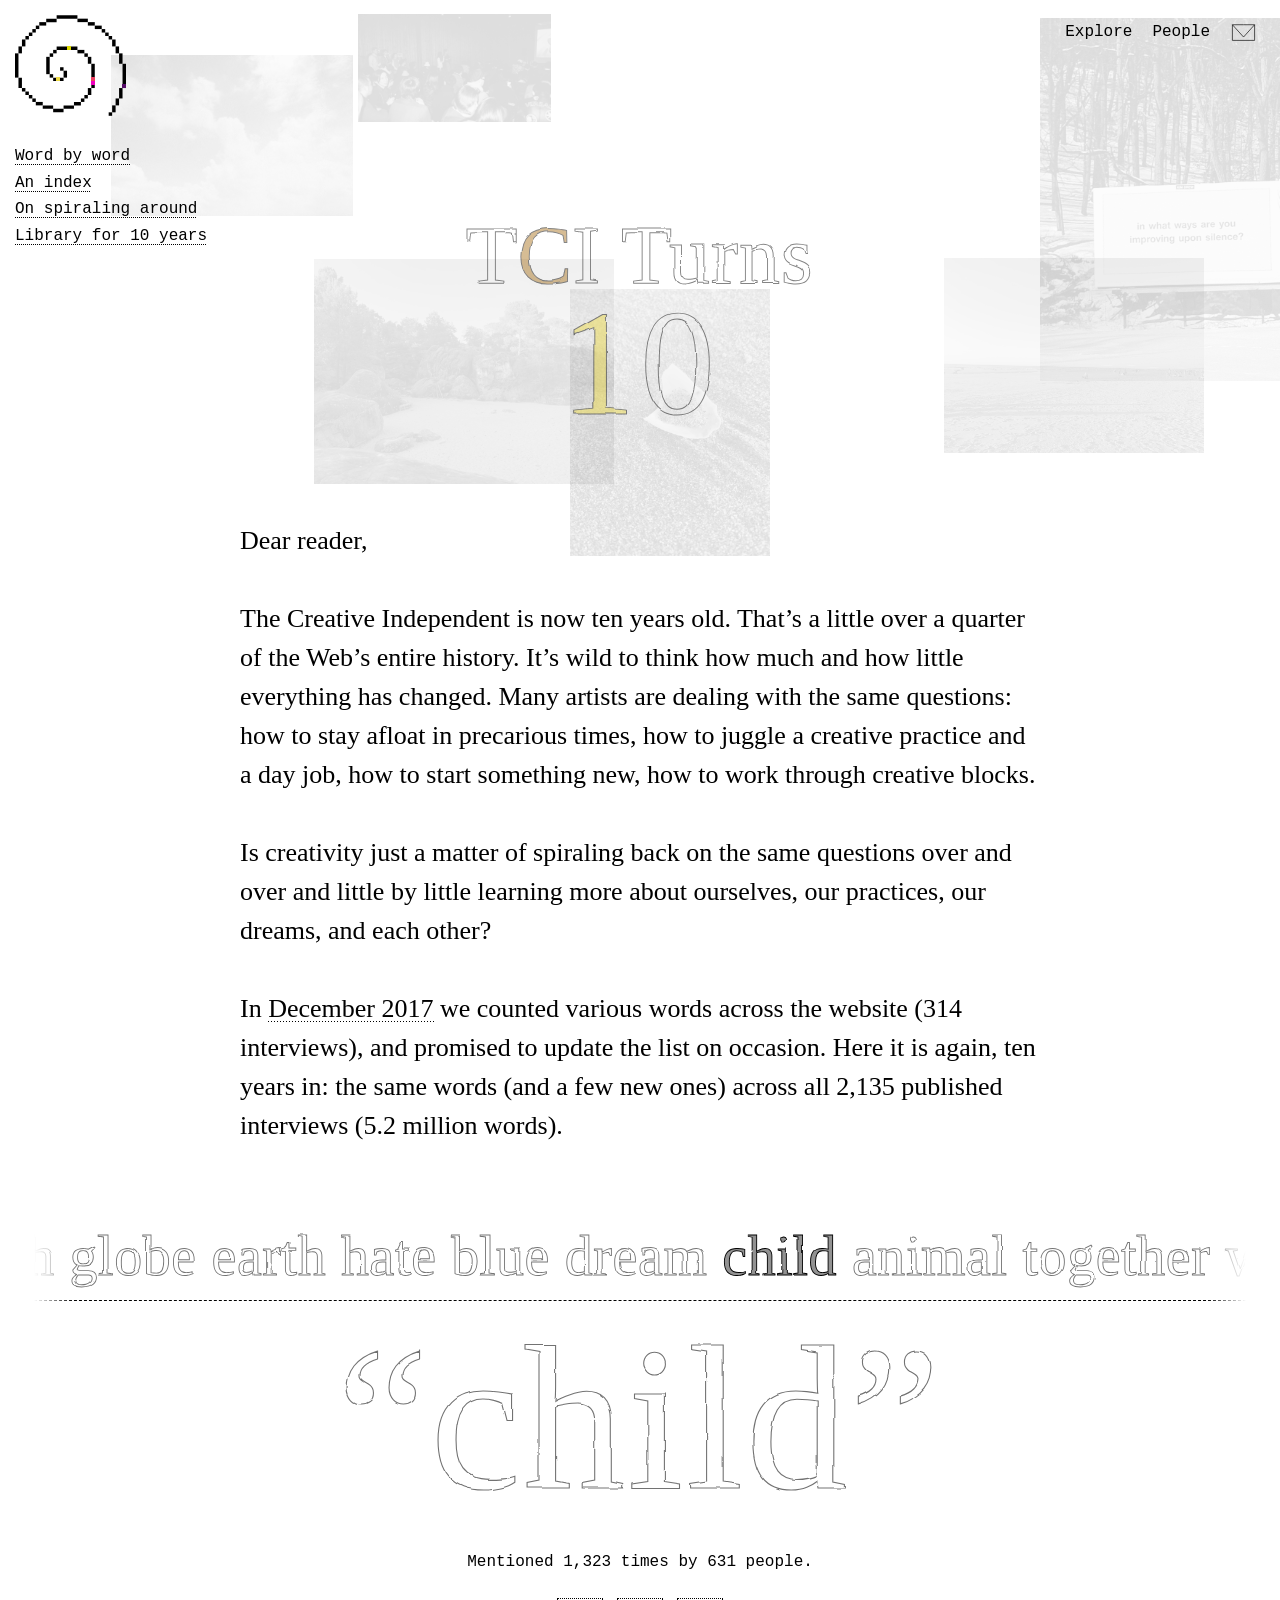
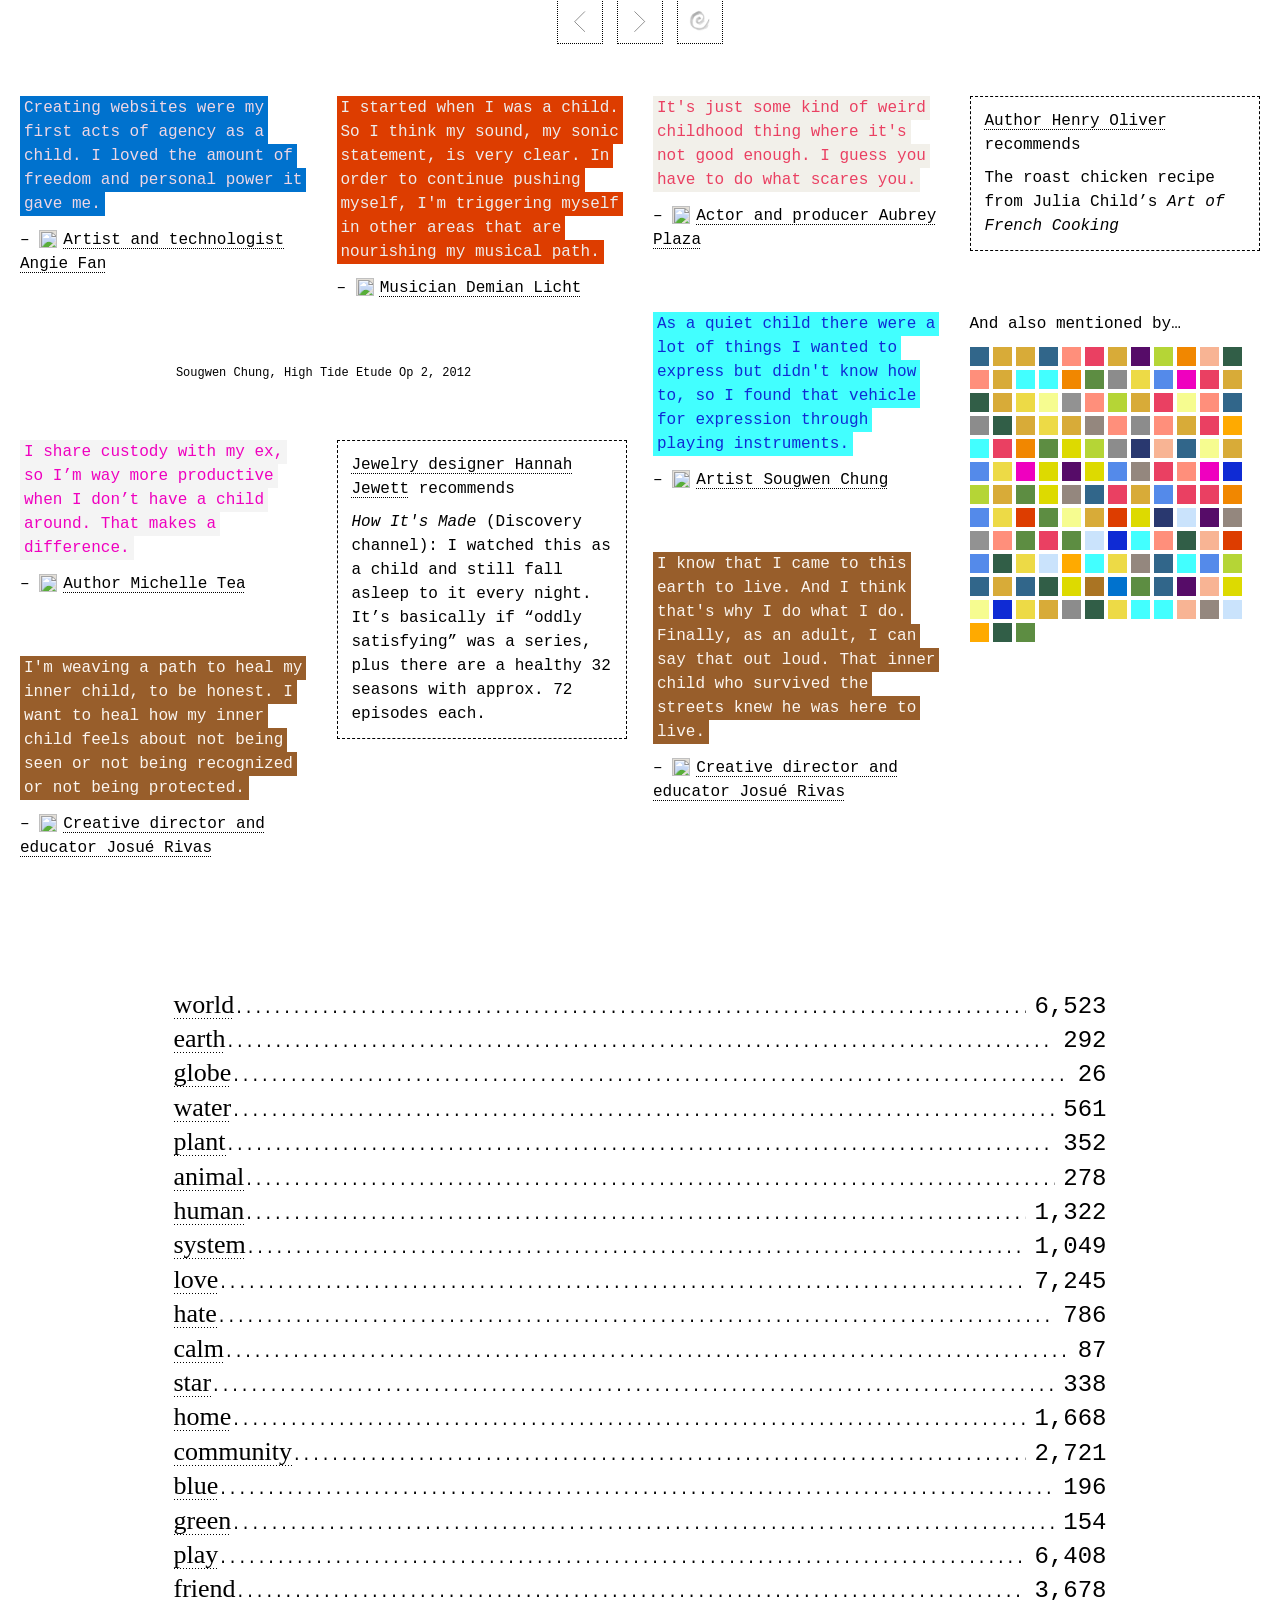
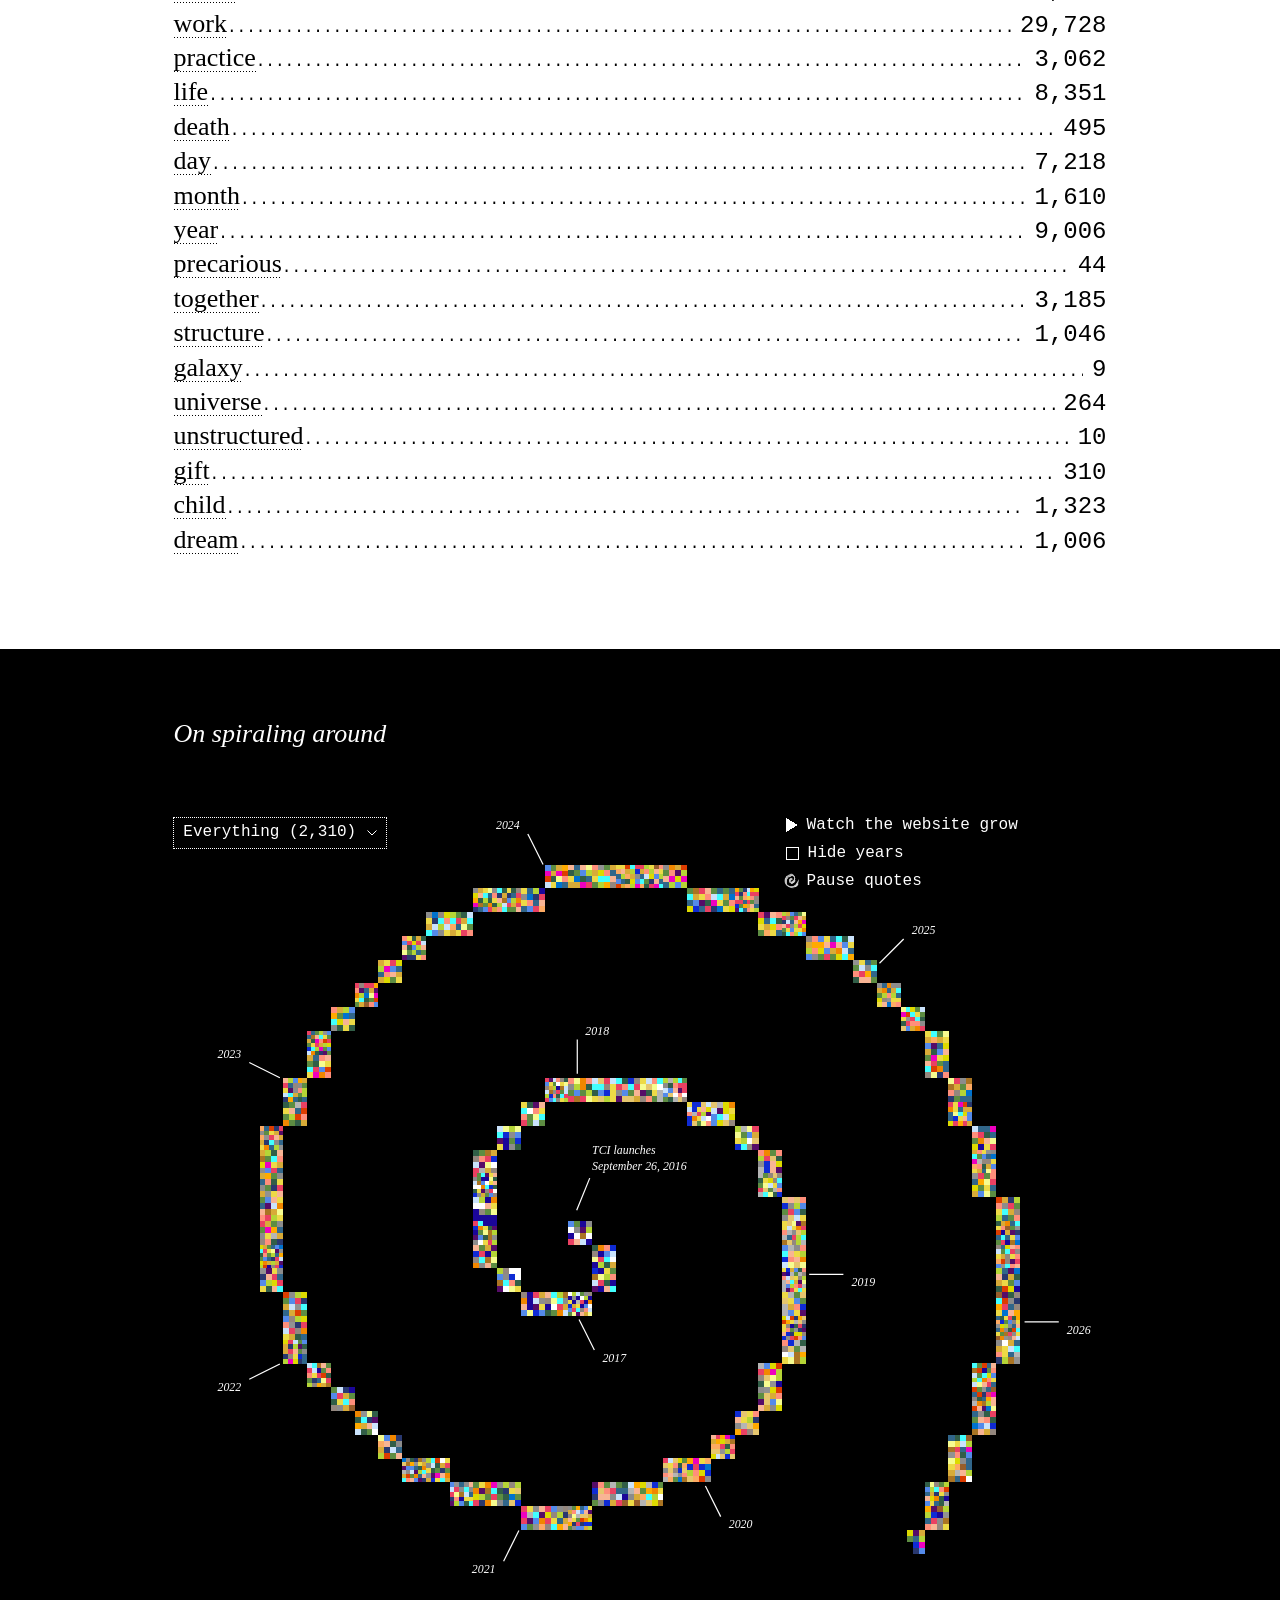
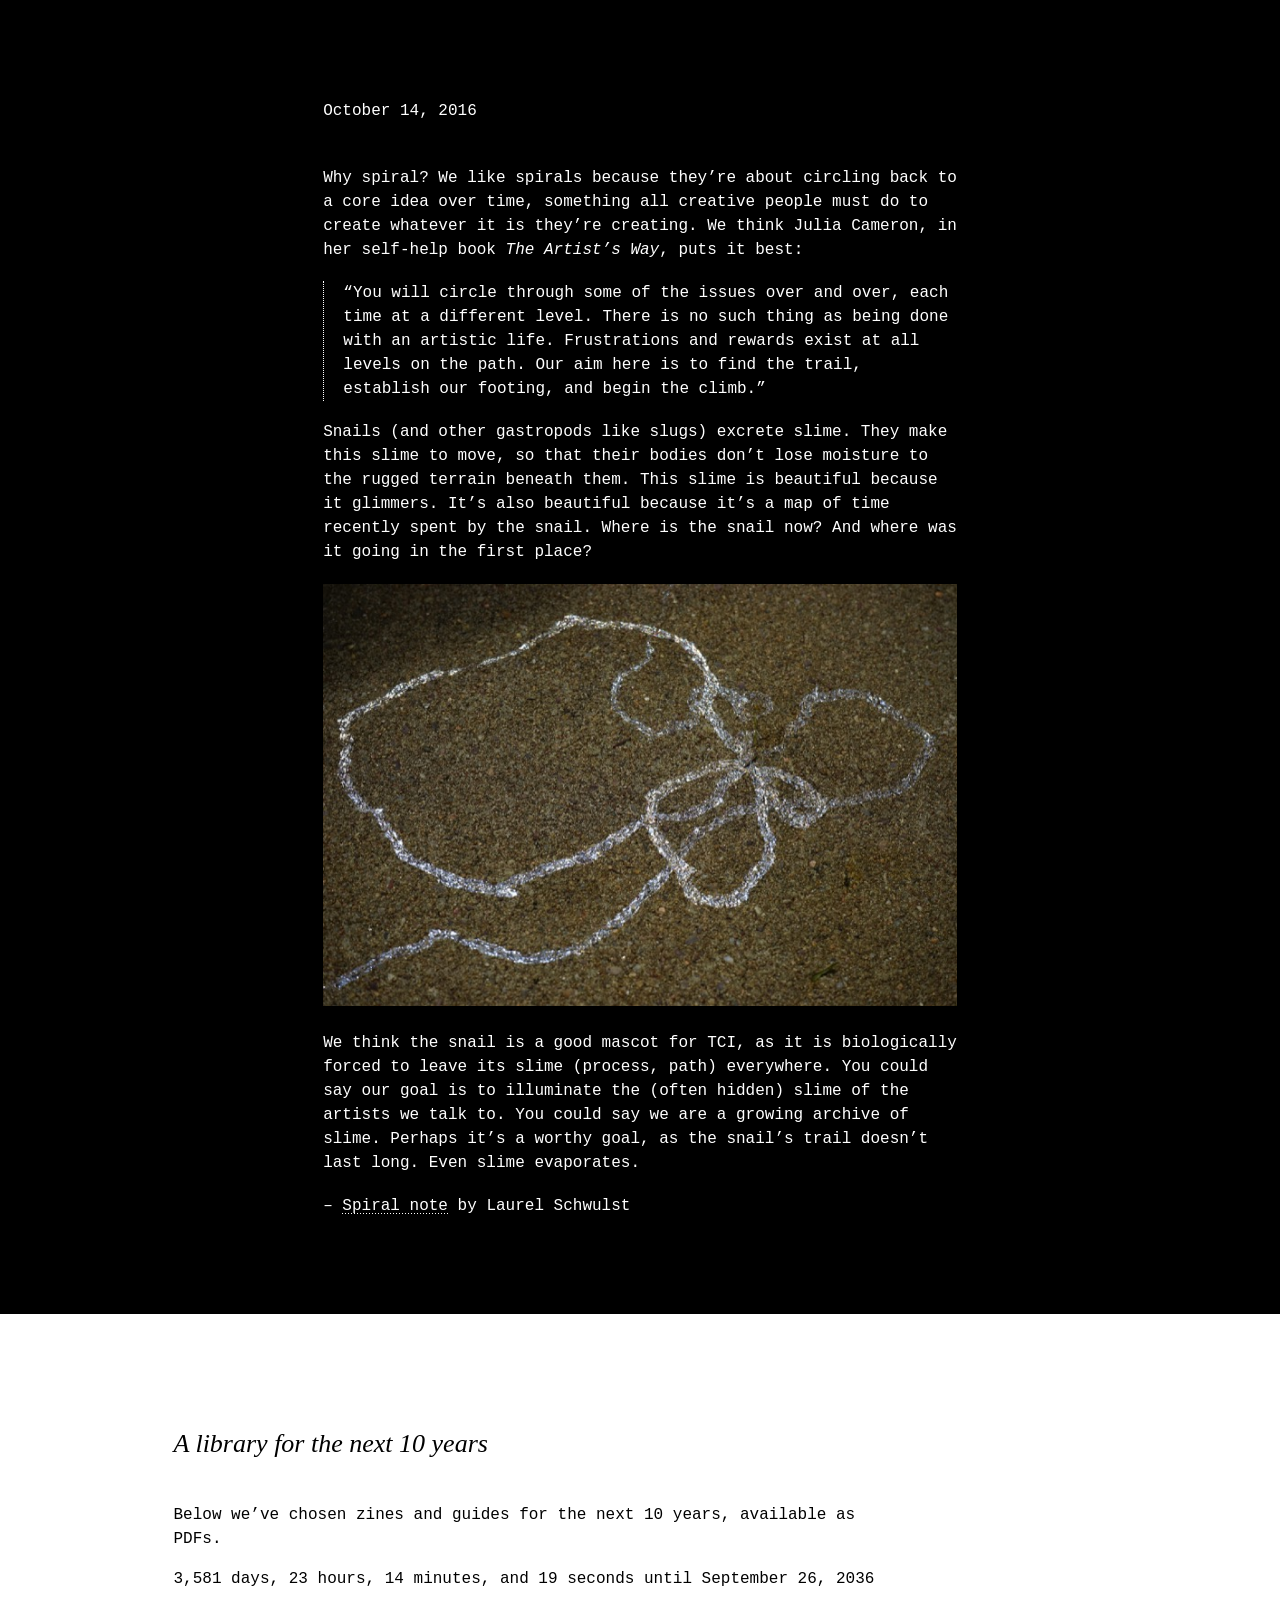
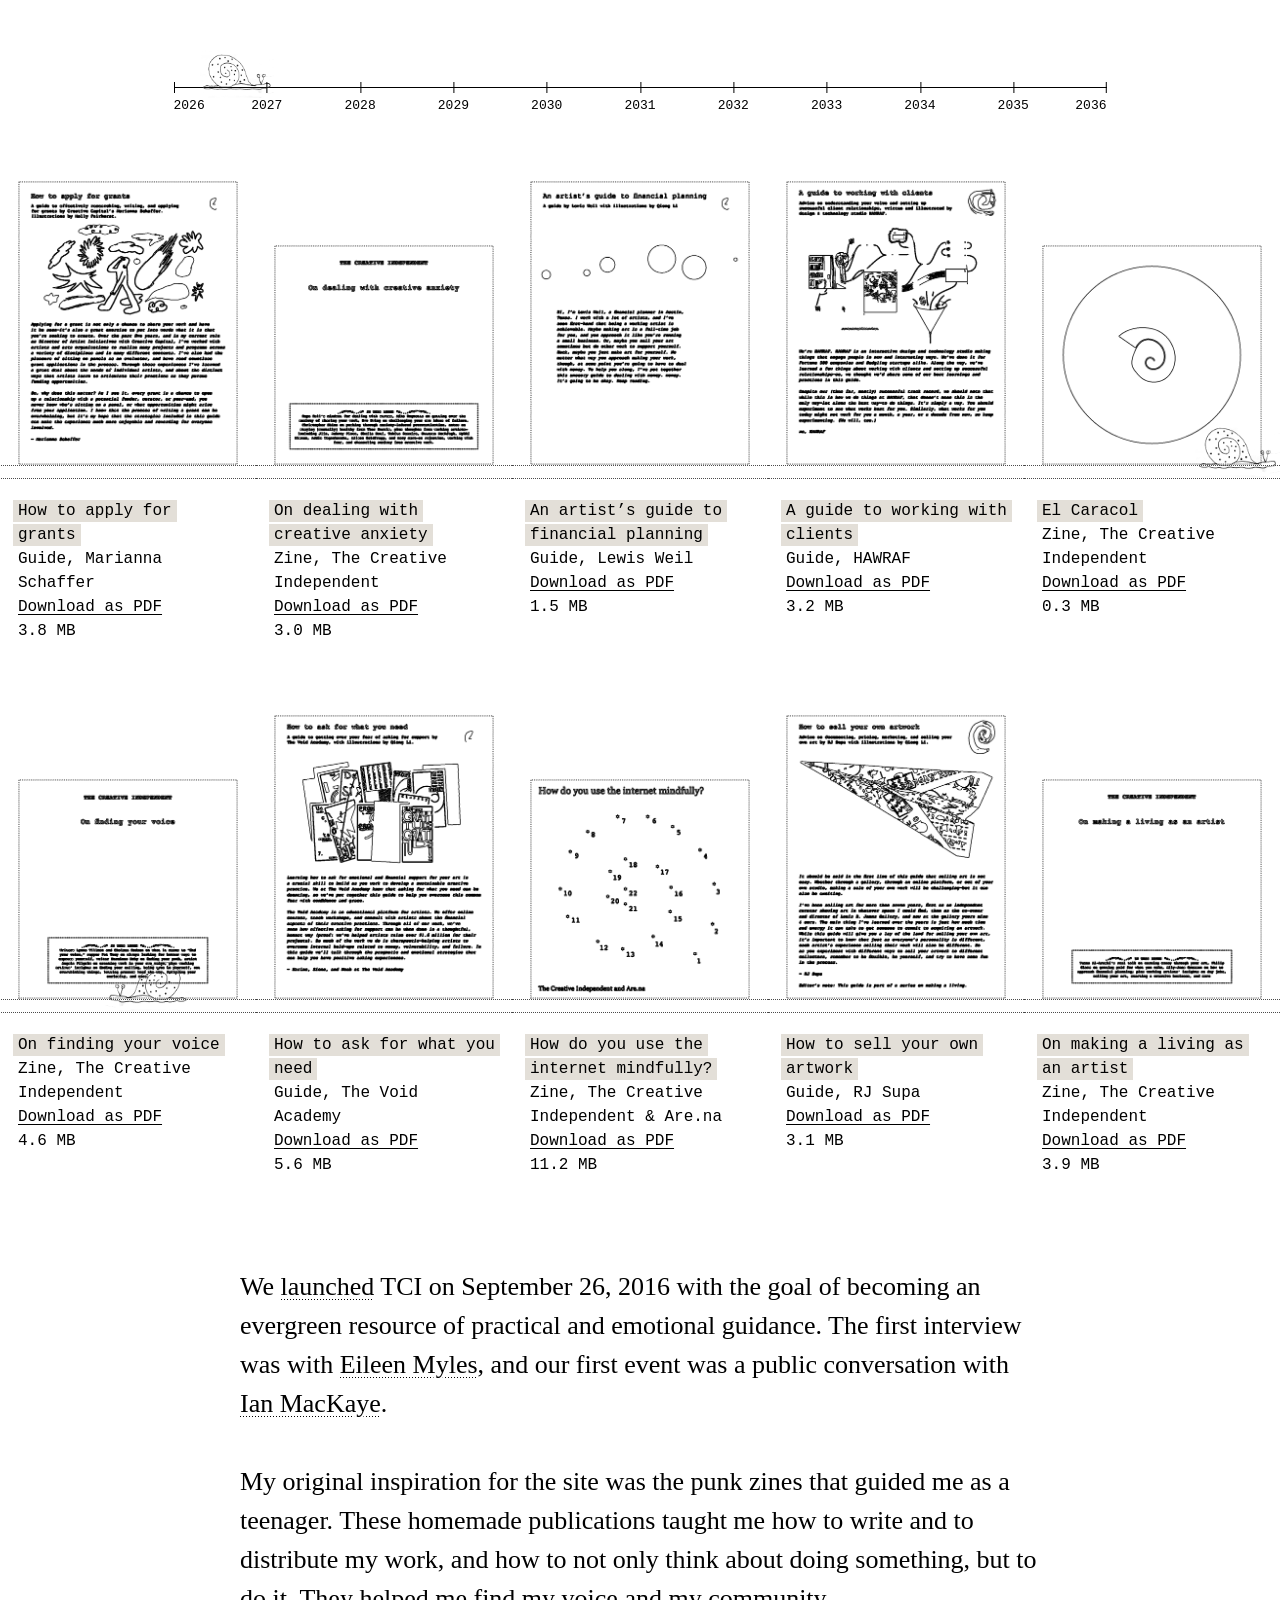
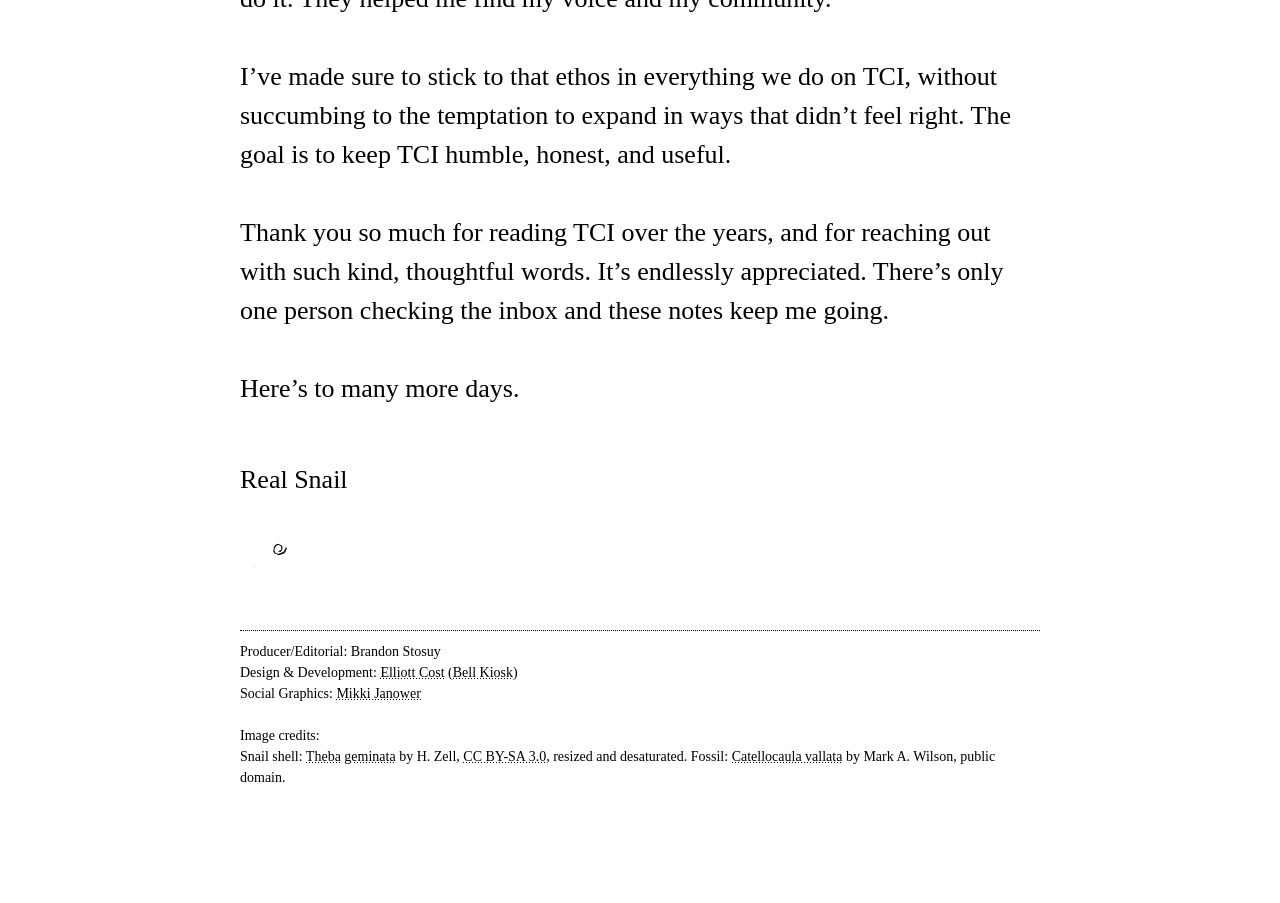
==== commit 57851200: "Library of TCI zines and guides, countdown to 2036, Brandon's end note - Replace the library books w" ====
--- a/index.html
+++ b/index.html
@@ -186,161 +186,122 @@
 
             <div class="entry">
                 <div class="body">
-                    <p>Below we've choosen 10 books for the next 10 years, avaliable as PDFs...</p>
+                    <p>Below we&rsquo;ve chosen zines and guides for the next 10 years, available as PDFs.</p>
+
+                    <div id="library-countdown">
+                        <p class="countdown"><span class="countdown-clock">3,664 days, 0 hours, 0 minutes, and 0 seconds</span> until September 26, 2036</p>
+                        <div class="timeline" aria-hidden="true">
+                            <img class="timeline-snail" src="images/email-snail-note.png" alt="">
+                            <ol class="timeline-years">
+                                <li style="left:0%"><span>2026</span></li>
+                                <li style="left:10%"><span>2027</span></li>
+                                <li style="left:20%"><span>2028</span></li>
+                                <li style="left:30%"><span>2029</span></li>
+                                <li style="left:40%"><span>2030</span></li>
+                                <li style="left:50%"><span>2031</span></li>
+                                <li style="left:60%"><span>2032</span></li>
+                                <li style="left:70%"><span>2033</span></li>
+                                <li style="left:80%"><span>2034</span></li>
+                                <li style="left:90%"><span>2035</span></li>
+                                <li style="left:100%"><span>2036</span></li>
+                            </ol>
+                        </div>
+                    </div>
+                    <script src="js/countdown.js" defer></script>
                 </div>
                 <div class="books">
-                    <div class="book">
-                        <a class="book-link" href="https://en.wikipedia.org/wiki/The_Artist%27s_Way">
-                            <span class="book-cover"><img src="images/library/artists_way.png" alt="Cover of The Artist&#x27;s Way" loading="lazy"></span>
-                            <span class="book-title"><span class="hl">The Artist&#x27;s Way</span></span>
-                            <span class="book-author">Julia Cameron</span>
-                        </a>
-                        <a class="book-pdf" href="pdfs/artists_way.pdf" download>Download as PDF</a>
-                        <span class="book-size">9.1 MB</span>
-                    </div>
-                    <div class="book">
-                        <a class="book-link" href="https://en.wikipedia.org/wiki/Anne_Lamott">
-                            <span class="book-cover"><img src="images/library/bird_by_bird.png" alt="Cover of Bird by Bird" loading="lazy"></span>
-                            <span class="book-title"><span class="hl">Bird by Bird</span></span>
-                            <span class="book-author">Anne Lamott</span>
-                        </a>
-                        <a class="book-pdf" href="pdfs/bird_by_bird.pdf" download>Download as PDF</a>
-                        <span class="book-size">7.3 MB</span>
-                    </div>
-                    <div class="book">
-                        <a class="book-link" href="https://en.wikipedia.org/wiki/Ursula_K._Le_Guin">
-                            <span class="book-cover"><img src="images/library/wave_in_the_mind.png" alt="Cover of The Wave in the Mind" loading="lazy"></span>
-                            <span class="book-title"><span class="hl">The Wave in the Mind</span></span>
-                            <span class="book-author">Ursula K. Le Guin</span>
-                        </a>
-                        <a class="book-pdf" href="pdfs/wave_in_the_mind.pdf" download>Download as PDF</a>
-                        <span class="book-size">9.2 MB</span>
-                    </div>
-                    <div class="book">
-                        <a class="book-link" href="https://www.goodreads.com/search?q=Daily%20Rituals%20Mason%20Currey">
-                            <span class="book-cover"><img src="images/library/daily_rituals.png" alt="Cover of Daily Rituals" loading="lazy"></span>
-                            <span class="book-title"><span class="hl">Daily Rituals</span></span>
-                            <span class="book-author">Mason Currey</span>
-                        </a>
-                        <a class="book-pdf" href="pdfs/daily_rituals.pdf" download>Download as PDF</a>
-                        <span class="book-size">4.4 MB</span>
-                    </div>
-                    <div class="book">
-                        <a class="book-link" href="https://en.wikipedia.org/wiki/Cal_Newport">
-                            <span class="book-cover"><img src="images/library/deep_work.png" alt="Cover of Deep Work" loading="lazy"></span>
-                            <span class="book-title"><span class="hl">Deep Work</span></span>
-                            <span class="book-author">Cal Newport</span>
-                        </a>
-                        <a class="book-pdf" href="pdfs/deep_work.pdf" download>Download as PDF</a>
-                        <span class="book-size">12.2 MB</span>
-                    </div>
-                    <div class="book">
-                        <a class="book-link" href="https://www.goodreads.com/search?q=Draw%20It%20with%20Your%20Eyes%20Closed%20Paper%20Monument">
-                            <span class="book-cover"><img src="images/library/draw_it.png" alt="Cover of Draw It with Your Eyes Closed" loading="lazy"></span>
-                            <span class="book-title"><span class="hl">Draw It with Your Eyes Closed</span></span>
-                            <span class="book-author">Paper Monument</span>
-                        </a>
-                        <a class="book-pdf" href="pdfs/draw_it.pdf" download>Download as PDF</a>
-                        <span class="book-size">12.3 MB</span>
-                    </div>
-                    <div class="book">
-                        <a class="book-link" href="https://en.wikipedia.org/wiki/Exercises_in_Style">
-                            <span class="book-cover"><img src="images/library/exercises_in_style.png" alt="Cover of Exercises in Style" loading="lazy"></span>
-                            <span class="book-title"><span class="hl">Exercises in Style</span></span>
-                            <span class="book-author">Raymond Queneau</span>
-                        </a>
-                        <a class="book-pdf" href="pdfs/exercises_in_style.pdf" download>Download as PDF</a>
-                        <span class="book-size">10.2 MB</span>
-                    </div>
-                    <div class="book">
-                        <a class="book-link" href="https://en.wikipedia.org/wiki/Grapefruit_%28book%29">
-                            <span class="book-cover"><img src="images/library/grapefruit.png" alt="Cover of Grapefruit" loading="lazy"></span>
-                            <span class="book-title"><span class="hl">Grapefruit</span></span>
-                            <span class="book-author">Yoko Ono</span>
-                        </a>
-                        <a class="book-pdf" href="pdfs/grapefruit.pdf" download>Download as PDF</a>
+                    <!-- TCI zines -->
+                    <div class="book">
+                        <a class="book-link" href="https://thecreativeindependent.com/library/el-caracol-en/">
+                            <span class="book-cover"><img src="images/library/zine_el_caracol.png" alt="Cover of El Caracol" loading="lazy"></span>
+                            <span class="book-title"><span class="hl">El Caracol</span></span>
+                            <span class="book-author">Zine, The Creative Independent</span>
+                        </a>
+                        <a class="book-pdf" href="https://arena-attachments.s3.amazonaws.com/3597886/7f34de6197299d0dde6388bd5cc84329.pdf">Download as PDF</a>
+                        <span class="book-size">0.3 MB</span>
+                    </div>
+                    <div class="book">
+                        <a class="book-link" href="https://thecreativeindependent.com/library/making-a-living/">
+                            <span class="book-cover"><img src="images/library/zine_making_a_living.png" alt="Cover of On making a living as an artist" loading="lazy"></span>
+                            <span class="book-title"><span class="hl">On making a living as an artist</span></span>
+                            <span class="book-author">Zine, The Creative Independent</span>
+                        </a>
+                        <a class="book-pdf" href="https://tci-assets.s3.amazonaws.com/pdfs/library/tci-making-a-living.pdf">Download as PDF</a>
                         <span class="book-size">3.9 MB</span>
                     </div>
                     <div class="book">
-                        <a class="book-link" href="https://en.wikipedia.org/wiki/Peter_Fischli_%26_David_Weiss">
-                            <span class="book-cover"><img src="images/library/how_to_work_better.png" alt="Cover of How to Work Better" loading="lazy"></span>
-                            <span class="book-title"><span class="hl">How to Work Better</span></span>
-                            <span class="book-author">Peter Fischli &amp; David Weiss</span>
-                        </a>
-                        <a class="book-pdf" href="pdfs/how_to_work_better.pdf" download>Download as PDF</a>
-                        <span class="book-size">8.5 MB</span>
-                    </div>
-                    <div class="book">
-                        <a class="book-link" href="https://en.wikipedia.org/wiki/Flatland">
-                            <span class="book-cover"><img src="images/library/flatland.png" alt="Cover of Flatland" loading="lazy"></span>
-                            <span class="book-title"><span class="hl">Flatland</span></span>
-                            <span class="book-author">Edwin A. Abbott</span>
-                        </a>
-                        <a class="book-pdf" href="pdfs/flatland.pdf" download>Download as PDF</a>
-                        <span class="book-size">6.0 MB</span>
-                    </div>
-                    <div class="book">
-                        <a class="book-link" href="https://en.wikipedia.org/wiki/A_Journey_Around_My_Room">
-                            <span class="book-cover"><img src="images/library/voyage.png" alt="Cover of Voyage Around My Room" loading="lazy"></span>
-                            <span class="book-title"><span class="hl">Voyage Around My Room</span></span>
-                            <span class="book-author">Xavier de Maistre</span>
-                        </a>
-                        <a class="book-pdf" href="pdfs/voyage.pdf" download>Download as PDF</a>
-                        <span class="book-size">5.0 MB</span>
-                    </div>
-                    <div class="book">
-                        <a class="book-link" href="https://en.wikipedia.org/wiki/Francis_Ponge">
-                            <span class="book-cover"><img src="images/library/vegetation.png" alt="Cover of Vegetation" loading="lazy"></span>
-                            <span class="book-title"><span class="hl">Vegetation</span></span>
-                            <span class="book-author">Francis Ponge</span>
-                        </a>
-                        <a class="book-pdf" href="pdfs/vegetation.pdf" download>Download as PDF</a>
-                        <span class="book-size">14.0 MB</span>
-                    </div>
-                    <div class="book">
-                        <a class="book-link" href="https://en.wikipedia.org/wiki/Robert_Motherwell">
-                            <span class="book-cover"><img src="images/library/dada.png" alt="Cover of The Dada Painters and Poets" loading="lazy"></span>
-                            <span class="book-title"><span class="hl">The Dada Painters and Poets</span></span>
-                            <span class="book-author">ed. Robert Motherwell</span>
-                        </a>
-                        <a class="book-pdf" href="pdfs/dada.pdf" download>Download as PDF</a>
-                        <span class="book-size">14.6 MB</span>
-                    </div>
-                    <div class="book">
-                        <a class="book-link" href="https://en.wikipedia.org/wiki/Calvin_Tomkins">
-                            <span class="book-cover"><img src="images/library/duchamp.png" alt="Cover of Marcel Duchamp: The Afternoon Interviews" loading="lazy"></span>
-                            <span class="book-title"><span class="hl">Marcel Duchamp: The Afternoon Interviews</span></span>
-                            <span class="book-author">Calvin Tomkins</span>
-                        </a>
-                        <a class="book-pdf" href="pdfs/duchamp.pdf" download>Download as PDF</a>
-                        <span class="book-size">2.4 MB</span>
-                    </div>
-                    <div class="book">
-                        <a class="book-link" href="https://en.wikipedia.org/wiki/Alan_Sondheim">
-                            <span class="book-cover"><img src="images/library/individuals.png" alt="Cover of Individuals: Post-Movement Art in America" loading="lazy"></span>
-                            <span class="book-title"><span class="hl">Individuals: Post-Movement Art in America</span></span>
-                            <span class="book-author">ed. Alan Sondheim</span>
-                        </a>
-                        <a class="book-pdf" href="pdfs/individuals.pdf" download>Download as PDF</a>
-                        <span class="book-size">12.8 MB</span>
-                    </div>
-                    <div class="book">
-                        <a class="book-link" href="https://www.goodreads.com/search?q=Tell%20Them%20I%20Said%20No%20Martin%20Herbert">
-                            <span class="book-cover"><img src="images/library/tell_them_i_said_no.png" alt="Cover of Tell Them I Said No" loading="lazy"></span>
-                            <span class="book-title"><span class="hl">Tell Them I Said No</span></span>
-                            <span class="book-author">Martin Herbert</span>
-                        </a>
-                        <a class="book-pdf" href="pdfs/tell_them_i_said_no.pdf" download>Download as PDF</a>
-                        <span class="book-size">9.5 MB</span>
-                    </div>
-                    <div class="book">
-                        <a class="book-link" href="https://en.wikipedia.org/wiki/Marjorie_Perloff">
-                            <span class="book-cover"><img src="images/library/unoriginal_genius.png" alt="Cover of Unoriginal Genius" loading="lazy"></span>
-                            <span class="book-title"><span class="hl">Unoriginal Genius</span></span>
-                            <span class="book-author">Marjorie Perloff</span>
-                        </a>
-                        <a class="book-pdf" href="pdfs/unoriginal_genius.pdf" download>Download as PDF</a>
-                        <span class="book-size">6.7 MB</span>
+                        <a class="book-link" href="https://thecreativeindependent.com/library/on-dealing-with-creative-anxiety/">
+                            <span class="book-cover"><img src="images/library/zine_creative_anxiety.png" alt="Cover of On dealing with creative anxiety" loading="lazy"></span>
+                            <span class="book-title"><span class="hl">On dealing with creative anxiety</span></span>
+                            <span class="book-author">Zine, The Creative Independent</span>
+                        </a>
+                        <a class="book-pdf" href="https://tci-assets.s3.amazonaws.com/pdfs/library/tci-creative-anxiety.pdf">Download as PDF</a>
+                        <span class="book-size">3.0 MB</span>
+                    </div>
+                    <div class="book">
+                        <a class="book-link" href="https://thecreativeindependent.com/library/on-finding-your-voice/">
+                            <span class="book-cover"><img src="images/library/zine_finding_your_voice.png" alt="Cover of On finding your voice" loading="lazy"></span>
+                            <span class="book-title"><span class="hl">On finding your voice</span></span>
+                            <span class="book-author">Zine, The Creative Independent</span>
+                        </a>
+                        <a class="book-pdf" href="https://tci-assets.s3.amazonaws.com/pdfs/library/tci-on-finding-your-voice.pdf">Download as PDF</a>
+                        <span class="book-size">4.6 MB</span>
+                    </div>
+                    <div class="book">
+                        <a class="book-link" href="https://thecreativeindependent.com/library/how-do-you-use-the-internet-mindfully/">
+                            <span class="book-cover"><img src="images/library/zine_internet_mindfully.png" alt="Cover of How do you use the internet mindfully?" loading="lazy"></span>
+                            <span class="book-title"><span class="hl">How do you use the internet mindfully?</span></span>
+                            <span class="book-author">Zine, The Creative Independent &amp; Are.na</span>
+                        </a>
+                        <a class="book-pdf" href="https://cdn.filestackcontent.com/uwoAYjEjQMaG6lIhZyjF">Download as PDF</a>
+                        <span class="book-size">11.2 MB</span>
+                    </div>
+
+                    <!-- TCI guides -->
+                    <div class="book">
+                        <a class="book-link" href="https://thecreativeindependent.com/guides/how-to-ask-for-what-you-need/">
+                            <span class="book-cover"><img src="images/library/guide_ask_for_what_you_need.png" alt="Cover of How to ask for what you need" loading="lazy"></span>
+                            <span class="book-title"><span class="hl">How to ask for what you need</span></span>
+                            <span class="book-author">Guide, The Void Academy</span>
+                        </a>
+                        <a class="book-pdf" href="https://tci-assets.s3.amazonaws.com/pdfs/guides/guide-how-to-ask-for-what-you-need.pdf">Download as PDF</a>
+                        <span class="book-size">5.6 MB</span>
+                    </div>
+                    <div class="book">
+                        <a class="book-link" href="https://thecreativeindependent.com/guides/an-artists-guide-to-financial-planning/">
+                            <span class="book-cover"><img src="images/library/guide_financial_planning.png" alt="Cover of An artist&rsquo;s guide to financial planning" loading="lazy"></span>
+                            <span class="book-title"><span class="hl">An artist&rsquo;s guide to financial planning</span></span>
+                            <span class="book-author">Guide, Lewis Weil</span>
+                        </a>
+                        <a class="book-pdf" href="https://s3.amazonaws.com/tci-assets/pdfs/guides/guide-artists-guide-to-financial-planning.pdf">Download as PDF</a>
+                        <span class="book-size">1.5 MB</span>
+                    </div>
+                    <div class="book">
+                        <a class="book-link" href="https://thecreativeindependent.com/guides/how-to-apply-for-grants/">
+                            <span class="book-cover"><img src="images/library/guide_apply_for_grants.png" alt="Cover of How to apply for grants" loading="lazy"></span>
+                            <span class="book-title"><span class="hl">How to apply for grants</span></span>
+                            <span class="book-author">Guide, Marianna Schaffer</span>
+                        </a>
+                        <a class="book-pdf" href="https://tci-assets.s3.amazonaws.com/pdfs/guides/guide-how-to-apply-for-grants.pdf">Download as PDF</a>
+                        <span class="book-size">3.8 MB</span>
+                    </div>
+                    <div class="book">
+                        <a class="book-link" href="https://thecreativeindependent.com/guides/a-guide-to-working-with-clients/">
+                            <span class="book-cover"><img src="images/library/guide_working_with_clients.png" alt="Cover of A guide to working with clients" loading="lazy"></span>
+                            <span class="book-title"><span class="hl">A guide to working with clients</span></span>
+                            <span class="book-author">Guide, HAWRAF</span>
+                        </a>
+                        <a class="book-pdf" href="https://tci-assets.s3.amazonaws.com/pdfs/guides/guide-to-working-with-clients.pdf">Download as PDF</a>
+                        <span class="book-size">3.2 MB</span>
+                    </div>
+                    <div class="book">
+                        <a class="book-link" href="https://thecreativeindependent.com/guides/how-to-sell-your-own-artwork/">
+                            <span class="book-cover"><img src="images/library/guide_sell_your_own_artwork.png" alt="Cover of How to sell your own artwork" loading="lazy"></span>
+                            <span class="book-title"><span class="hl">How to sell your own artwork</span></span>
+                            <span class="book-author">Guide, RJ Supa</span>
+                        </a>
+                        <a class="book-pdf" href="https://tci-assets.s3.amazonaws.com/pdfs/guides/guide-how-to-sell-your-own-artwork.pdf">Download as PDF</a>
+                        <span class="book-size">3.1 MB</span>
                     </div>
                 </div>
             </div>
@@ -349,10 +310,17 @@
 
         <!-- ===================== CLOSE ===================== -->
 
-        <p>TK end note ... TCI is also a <a href="/subscribe">newsletter</a>, and we&rsquo;re on <a href="https://www.instagram.com/thecreativeindependent/">Instagram</a>, and there&rsquo;s more <a href="/about">about us</a> if you want it.</p>
+        <p>We <a href="https://thecreativeindependent.com/notes/notes-on-launch/">launched</a> TCI on September 26, 2016 with the goal of becoming an evergreen resource of practical and emotional guidance. The first interview was with <a href="https://thecreativeindependent.com/people/eileen-myles-on-writing-and-social-media/">Eileen Myles</a>, and our first event was a public conversation with <a href="https://thecreativeindependent.com/people/ian-mackaye-and-brandon-stosuy-on-independence-creativity-and-the-creative-independent/">Ian MacKaye</a>.</p>
+
+        <p>My original inspiration for the site was the punk zines that guided me as a teenager. These homemade publications taught me how to write and to distribute my work, and how to not only think about doing something, but to do it. They helped me find my voice and my community.</p>
+
+        <p>I&rsquo;ve made sure to stick to that ethos in everything we do on TCI, without succumbing to the temptation to expand in ways that didn&rsquo;t feel right. The goal is to keep TCI humble, honest, and useful.</p>
+
+        <p>Thank you so much for reading TCI over the years, and for reaching out with such kind, thoughtful words. It&rsquo;s endlessly appreciated. There&rsquo;s only one person checking the inbox and these notes keep me going.</p>
+
+        <p>Here&rsquo;s to many more days.</p>
 
         <p class="signoff">
-            Spiral on,<br />
             Real Snail
             <img class="signoff-snail" src="images/email-signature-snail.gif" alt="" width="500" height="130" loading="lazy">
         </p>
@@ -360,8 +328,8 @@
 
         <p id="credits">
             Producer/Editorial: Brandon Stosuy<br />
-            Design &amp; Development: Elliott Cost<br />
-            ...
+            Design &amp; Development: <a href="https://elliott.computer/">Elliott Cost</a> (<a href="https://bellkiosk.website/">Bell Kiosk</a>)<br />
+            Social Graphics: <a href="https://mikki.studio/">Mikki Janower</a><br />
         </p>
 
         <p id="image-credits">
--- a/css/style.css
+++ b/css/style.css
@@ -1914,6 +1914,79 @@
 }
 
 /* ---------------------------------------------------------------
+   The countdown to the next ten years: a line with a mark for each
+   year, and a snail standing where today falls along it.
+   --------------------------------------------------------------- */
+.countdown {
+    margin-top: 2em;
+    font-family: Courier, "Courier New", monospace;
+    font-size: 16px;
+    line-height: 1.5em;
+}
+.countdown-clock {
+    font-variant-numeric: tabular-nums;
+}
+.timeline {
+    position: relative;
+    height: 120px;
+    margin: 0.5em 0 0;
+}
+/* the line itself, with room above for the snail and below for the years */
+.timeline::before {
+    content: "";
+    position: absolute;
+    left: 0;
+    right: 0;
+    top: 80px;
+    border-top: 1px solid var(--ink);
+}
+.timeline-years {
+    list-style: none;
+    margin: 0;
+    padding: 0;
+}
+.timeline-years li {
+    position: absolute;
+    top: 80px;
+    transform: translateX(-50%);
+    padding-top: 12px;
+    font-family: Courier, "Courier New", monospace;
+    font-size: 13px;
+    line-height: 1;
+}
+.timeline-years li::before {
+    content: "";
+    position: absolute;
+    left: 50%;
+    top: -5px;
+    height: 11px;
+    border-left: 1px solid var(--ink);
+}
+.timeline-years li:first-child { transform: none; }
+.timeline-years li:first-child::before { left: 0; }
+.timeline-years li:last-child { transform: translateX(-100%); }
+.timeline-years li:last-child::before { left: auto; right: 0; }
+/* the foot of the snail sits 77% of the way down the drawing */
+.timeline-snail {
+    --snail-w: 84px;
+    --t: 0;                             /* share of the ten years gone by, set by countdown.js */
+    position: absolute;
+    top: 80px;
+    left: calc((100% - var(--snail-w)) * var(--t));
+    width: var(--snail-w);
+    height: auto;
+    max-width: none;
+    transform: translateY(-77%);
+    pointer-events: none;
+}
+
+@media(max-width: 535px) {
+    .timeline-years li { font-size: 11px; }
+    .timeline-years li:nth-child(even) span { visibility: hidden; }
+    .timeline-snail { --snail-w: 60px; }
+}
+
+/* ---------------------------------------------------------------
    The dotted underline, for links in running text and the index words.
    Browsers will not break a dotted text-decoration round descenders, so
    the line is drawn as a background instead, and a halo of paper-coloured
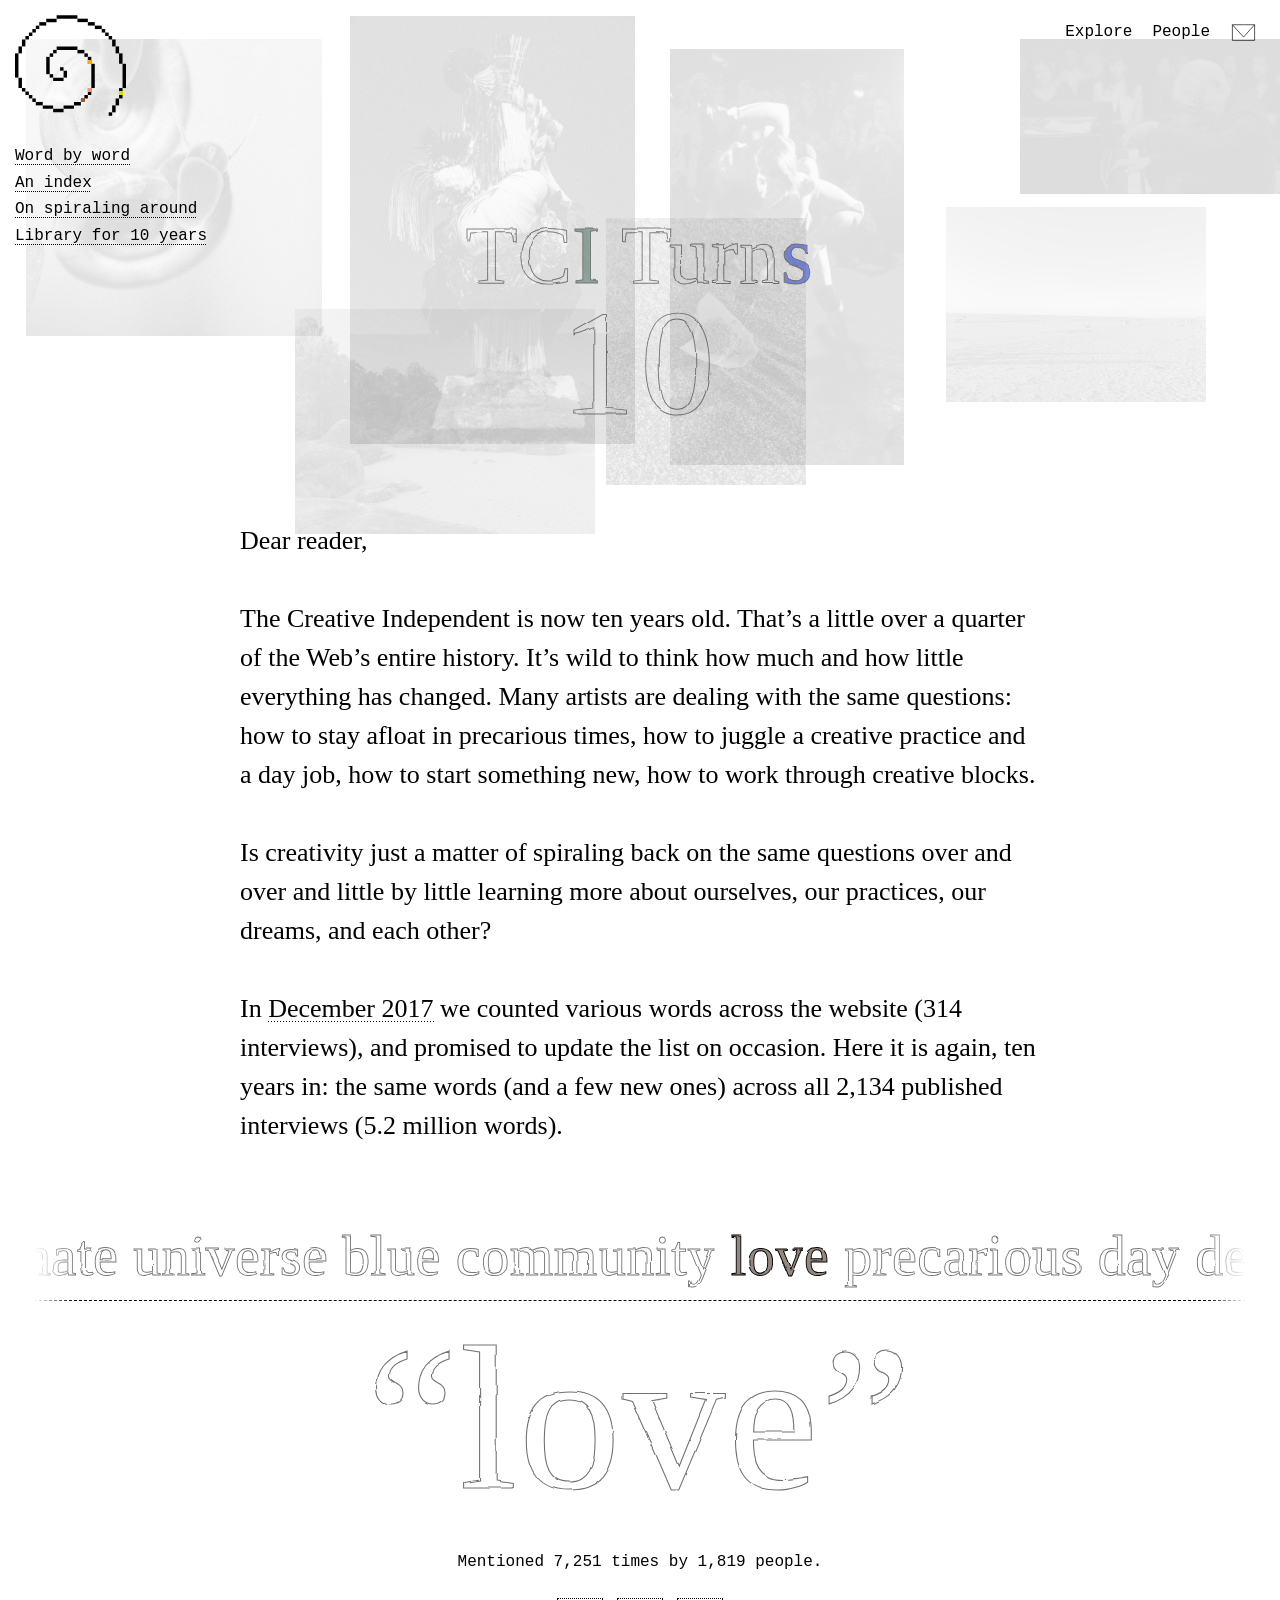
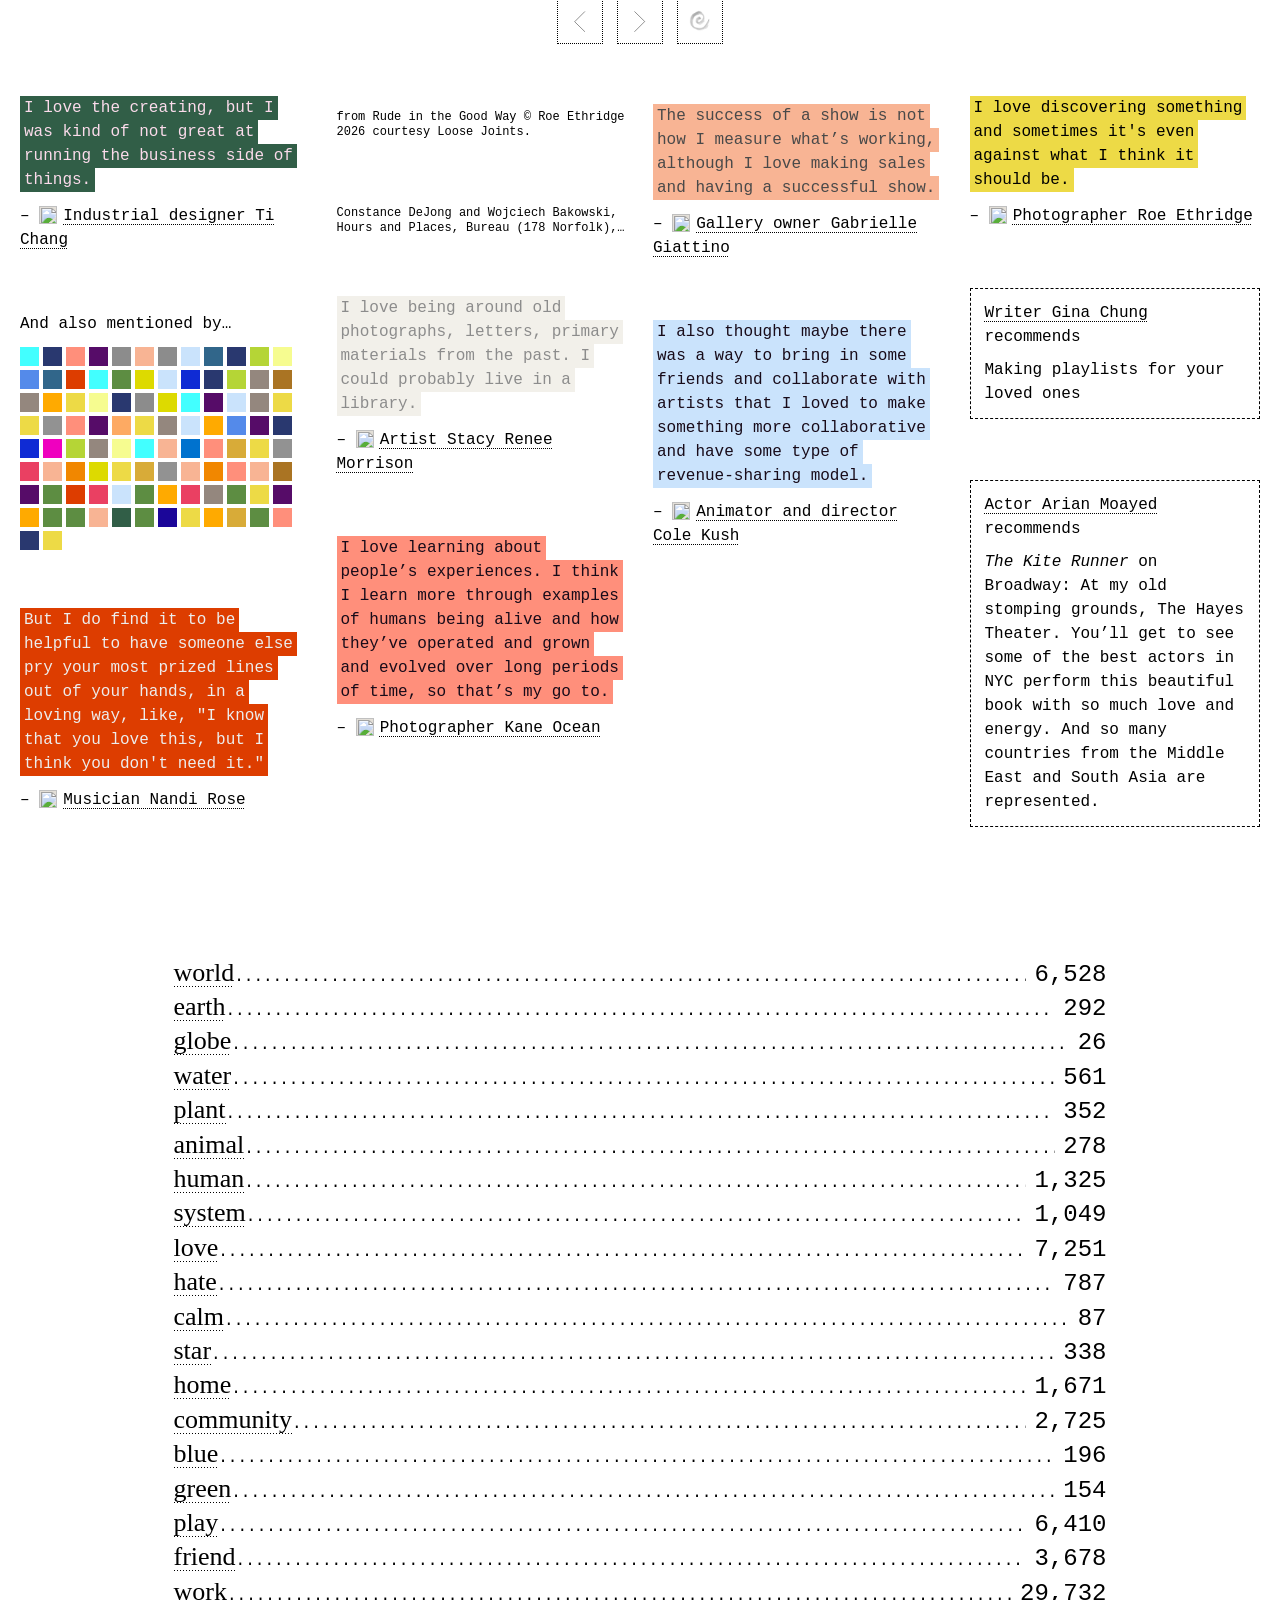
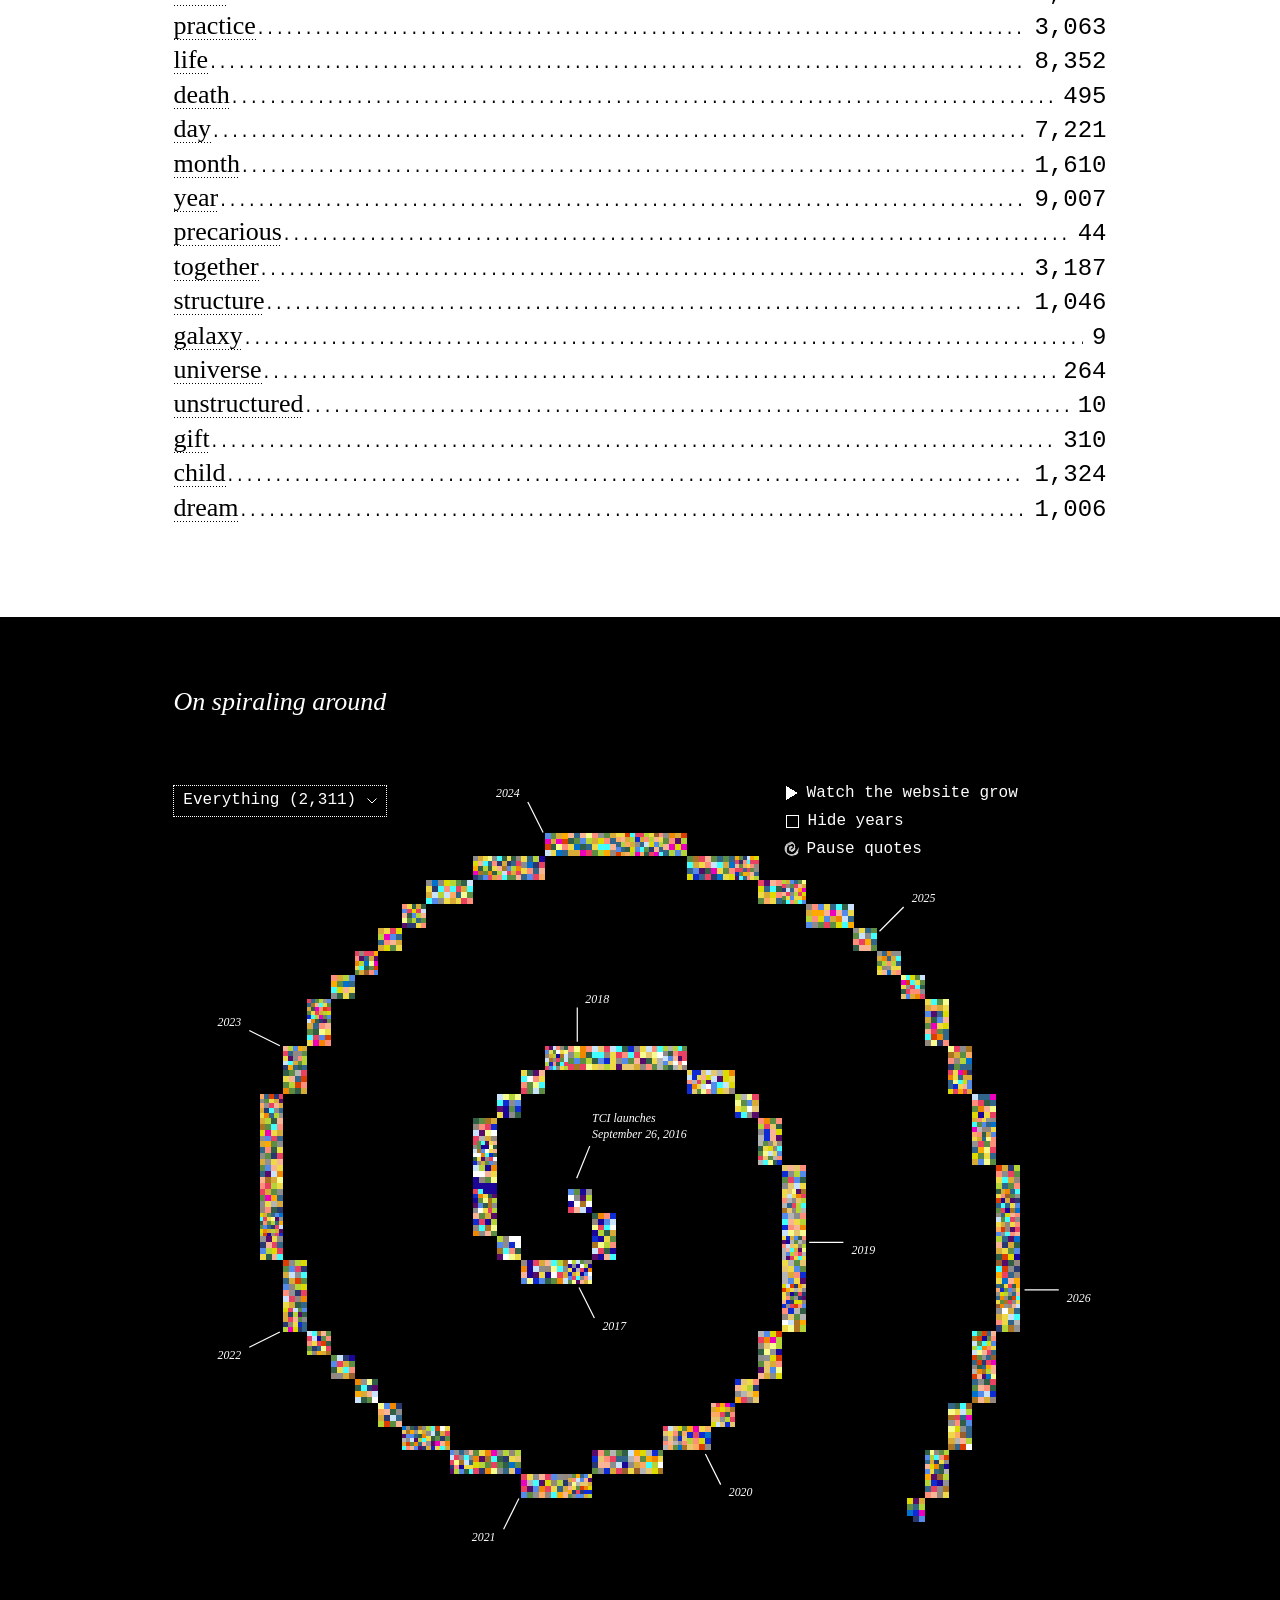
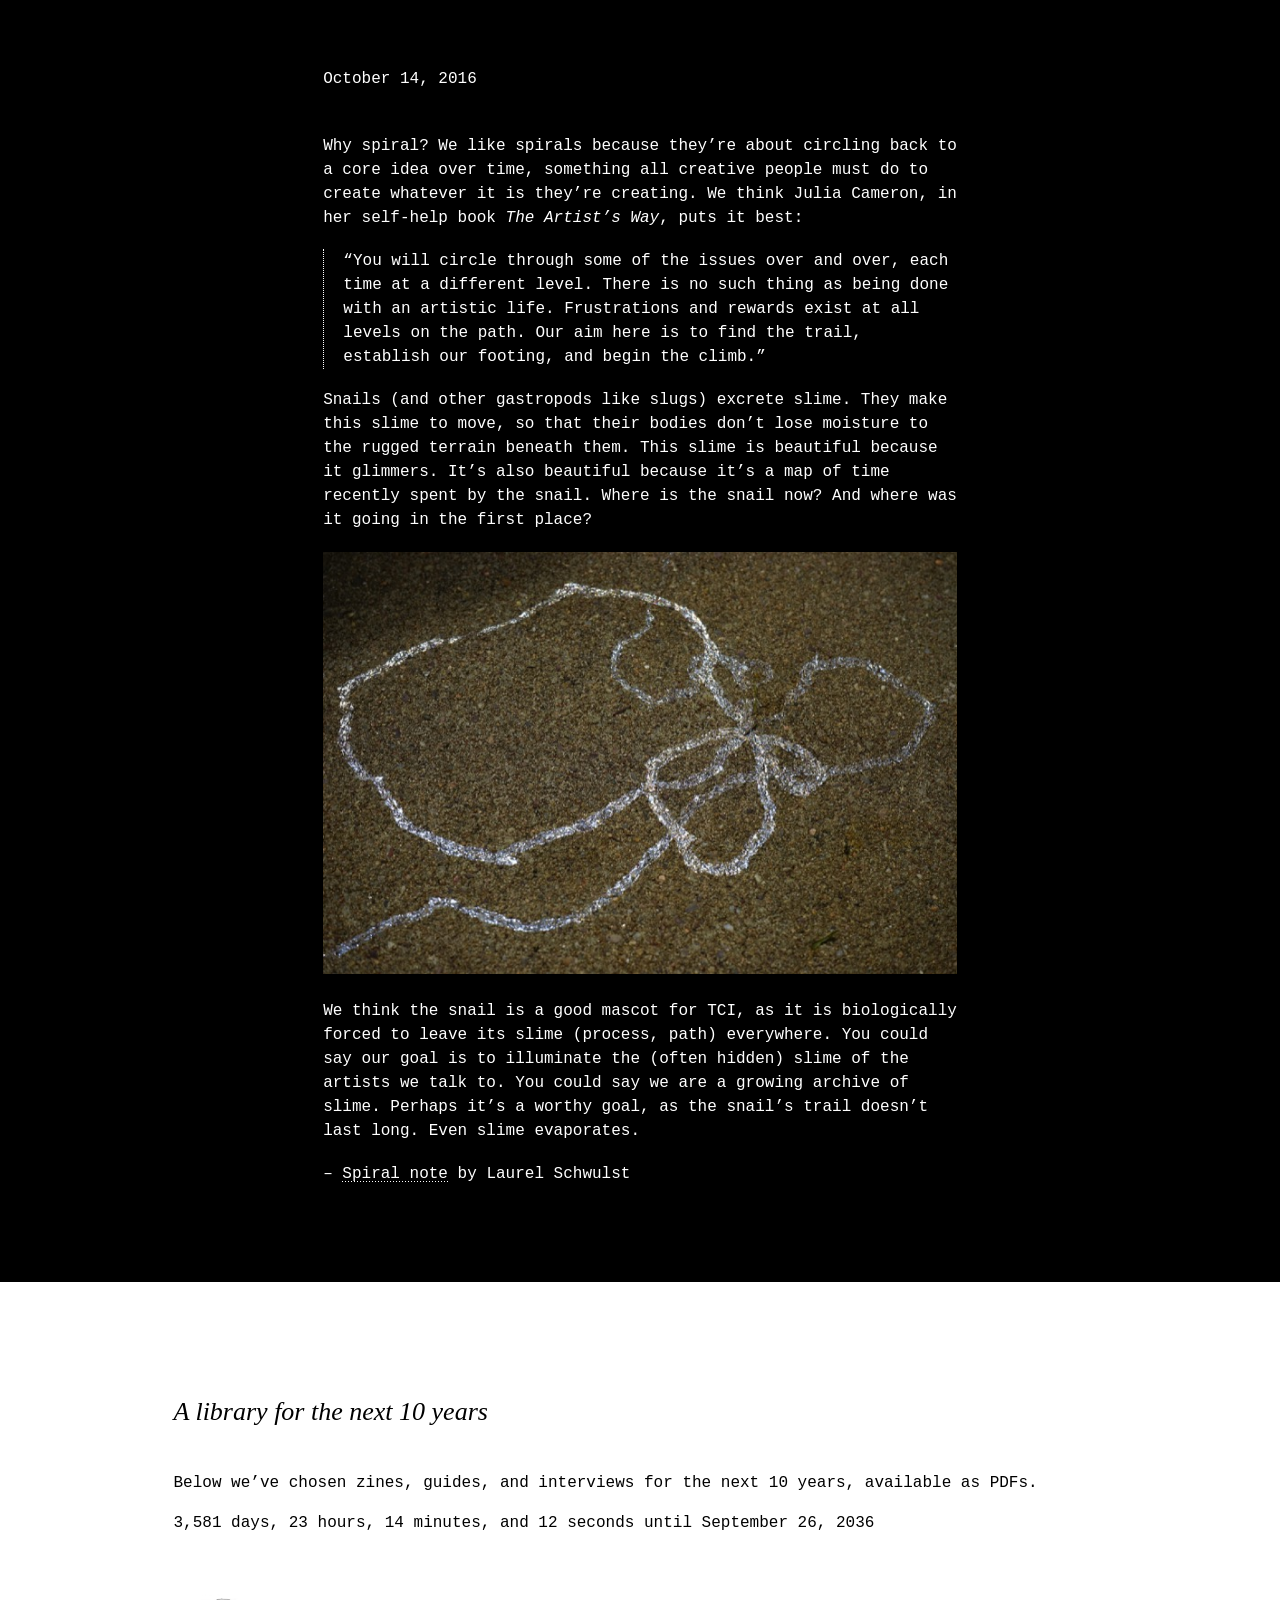
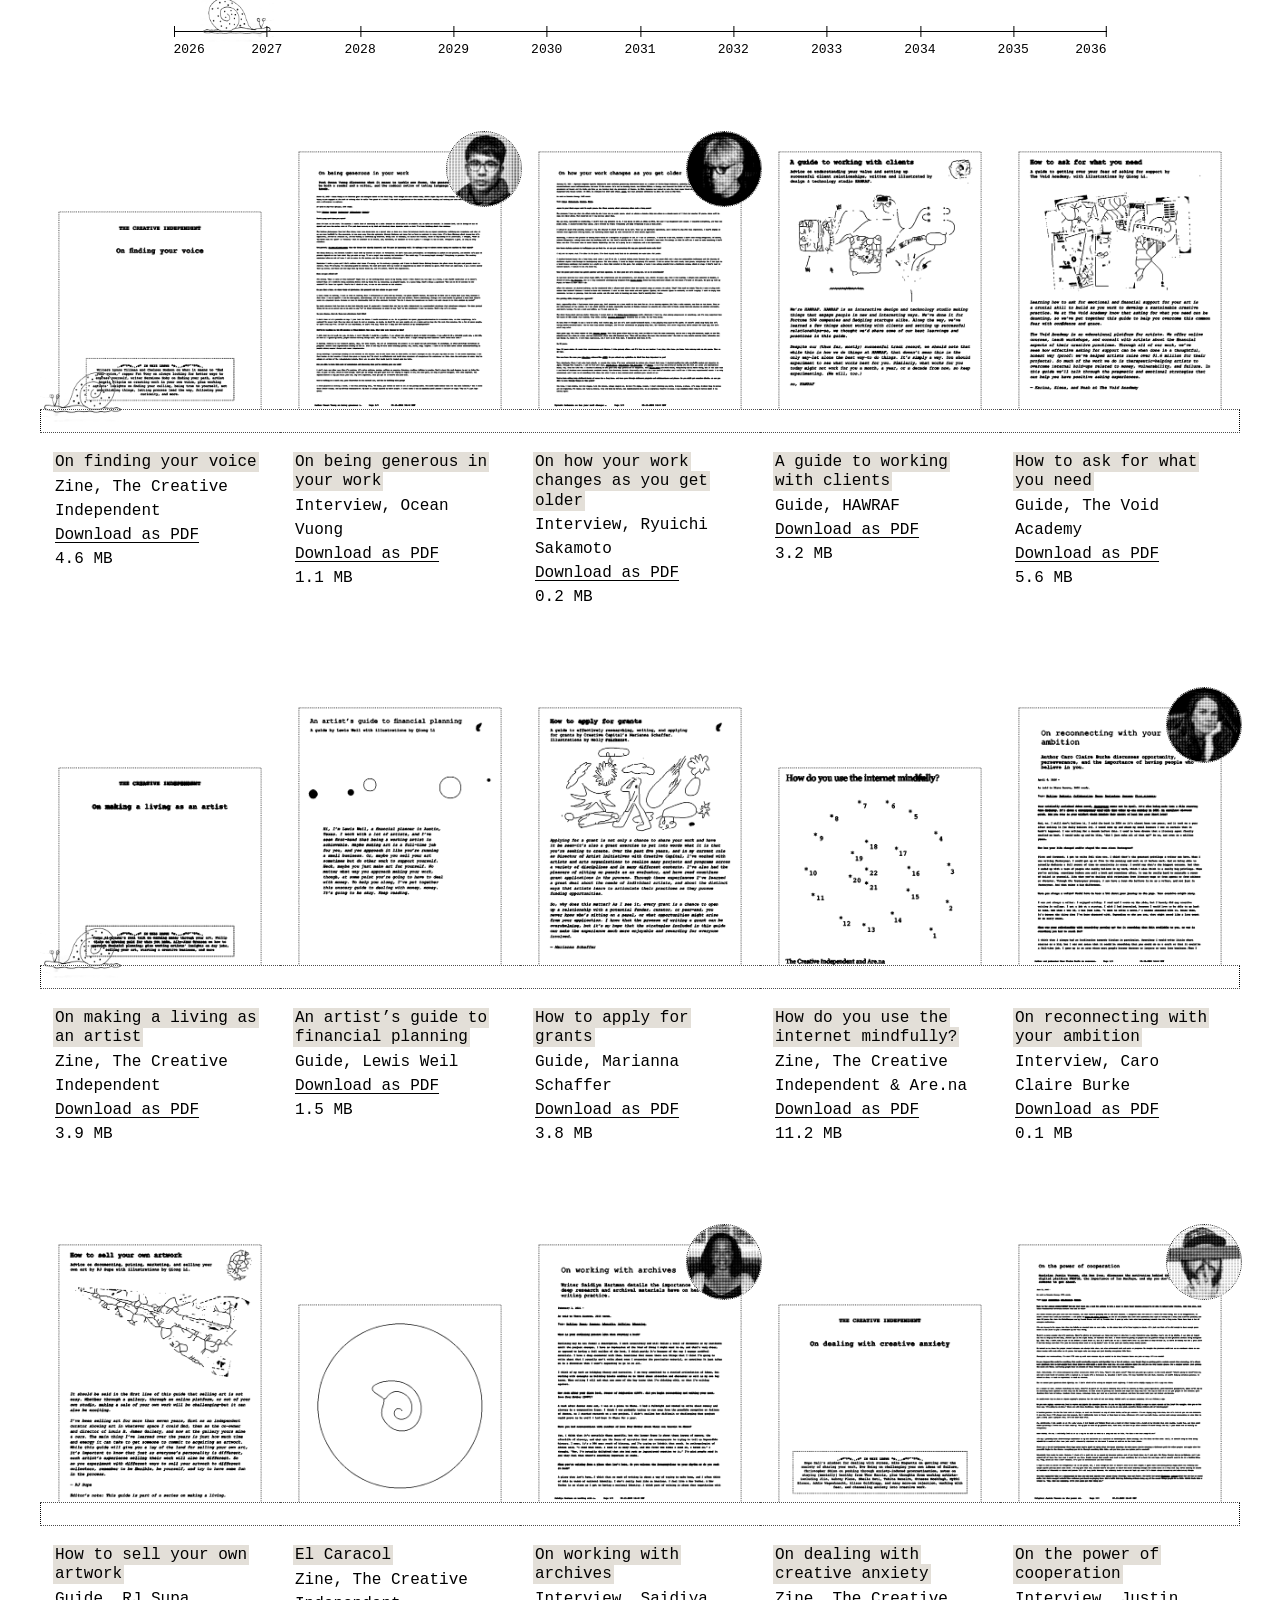
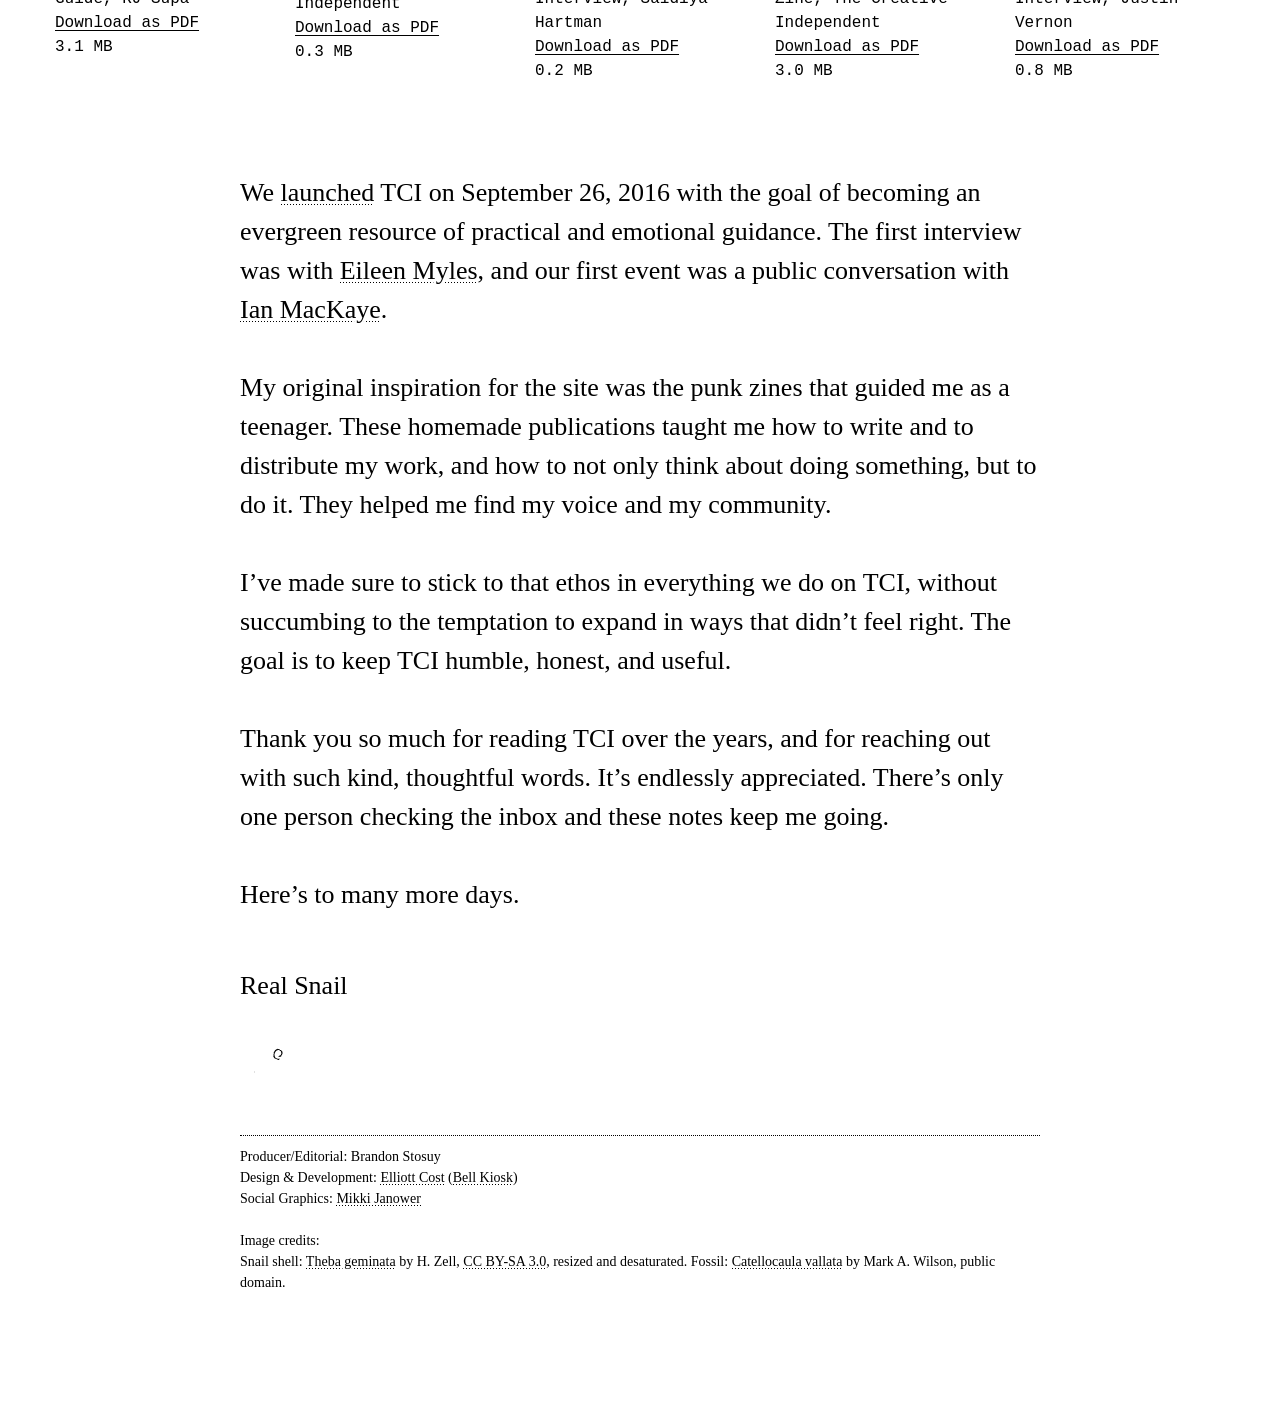
==== commit b1e7fdb0: "Five interviews in the library, Amelia Winger-Bearskin in the archive - Library: PDFs of five much-r" ====
--- a/index.html
+++ b/index.html
@@ -6,7 +6,7 @@
     <meta name="viewport" content="width=device-width, initial-scale=1.0">
     <title>Ten Years of The Creative Independent</title>
 
-    <meta name="description" content="Ten years, 2,132 interviews, ~2,095 people. We read the whole archive and counted what's in it.">
+    <meta name="description" content="Ten years, 2,134 interviews, ~2,096 people. We read the whole archive and counted what's in it.">
     <link rel="shortcut icon" type="image/png" href="/images/favicon.png">
     <link href="/images/apple-icon-precomposed.png" rel="apple-touch-icon-precomposed" type="image/png">
     <link href="/images/apple-icon-72x72.png" rel="apple-touch-icon-precomposed" sizes="72x72" type="image/png">
@@ -17,7 +17,7 @@
     <meta property="og:image" content="https://thecreativeindependent.com/welcome/images/social.png">
     <meta property="og:type" content="website">
     <meta property="og:title" content="Ten Years of The Creative Independent">
-    <meta property="og:description" content="Ten years, 2,132 interviews, ~2,095 people. We read the whole archive and counted what's in it.">
+    <meta property="og:description" content="Ten years, 2,134 interviews, ~2,096 people. We read the whole archive and counted what's in it.">
     <meta property="og:locale" content="en_US">
     <meta property="og:url" content="https://thecreativeindependent.com/ten/">
 
@@ -25,7 +25,7 @@
     <meta name="twitter:card" content="summary_large_image">
     <meta name="twitter:site" content="@thecreativeindp">
     <meta name="twitter:title" content="Ten Years of The Creative Independent">
-    <meta name="twitter:description" content="Ten years, 2,132 interviews, ~2,095 people. We read the whole archive and counted what's in it.">
+    <meta name="twitter:description" content="Ten years, 2,134 interviews, ~2,096 people. We read the whole archive and counted what's in it.">
     <meta name="twitter:image" content="https://thecreativeindependent.com/welcome/images/social.png">
 
     <link rel="stylesheet" href="css/style.css?v=1.0">
@@ -79,7 +79,7 @@
 
         <p>Is creativity just a matter of spiraling back on the same questions over and over and little by little learning more about ourselves, our practices, our dreams, and each other?</p>
 
-        <p>In <a href="https://thecreativeindependent.com/approaches/year-end-on-world-building/">December 2017</a> we counted various words across the website (314 interviews), and promised to update the list on occasion. Here it is again, ten years in: the same words (and a few new ones) across all 2,135 published interviews (5.2 million words).</p>
+        <p>In <a href="https://thecreativeindependent.com/approaches/year-end-on-world-building/">December 2017</a> we counted various words across the website (314 interviews), and promised to update the list on occasion. Here it is again, ten years in: the same words (and a few new ones) across all 2,134 published interviews (5.2 million words).</p>
 
         <div class="report" id="word-viewer">
             <div class="entry">
@@ -107,39 +107,39 @@
             <div class="entry">
                 <div class="body">
                     <div class="word-list">
-                        <div class="word-row" data-word="world"><button class="label" type="button">world</button><span class="dots" aria-hidden="true"></span><span class="num">6,523</span></div>
+                        <div class="word-row" data-word="world"><button class="label" type="button">world</button><span class="dots" aria-hidden="true"></span><span class="num">6,528</span></div>
                         <div class="word-row" data-word="earth"><button class="label" type="button">earth</button><span class="dots" aria-hidden="true"></span><span class="num">292</span></div>
                         <div class="word-row" data-word="globe"><button class="label" type="button">globe</button><span class="dots" aria-hidden="true"></span><span class="num">26</span></div>
                         <div class="word-row" data-word="water"><button class="label" type="button">water</button><span class="dots" aria-hidden="true"></span><span class="num">561</span></div>
                         <div class="word-row" data-word="plant"><button class="label" type="button">plant</button><span class="dots" aria-hidden="true"></span><span class="num">352</span></div>
                         <div class="word-row" data-word="animal"><button class="label" type="button">animal</button><span class="dots" aria-hidden="true"></span><span class="num">278</span></div>
-                        <div class="word-row" data-word="human"><button class="label" type="button">human</button><span class="dots" aria-hidden="true"></span><span class="num">1,322</span></div>
+                        <div class="word-row" data-word="human"><button class="label" type="button">human</button><span class="dots" aria-hidden="true"></span><span class="num">1,325</span></div>
                         <div class="word-row" data-word="system"><button class="label" type="button">system</button><span class="dots" aria-hidden="true"></span><span class="num">1,049</span></div>
-                        <div class="word-row" data-word="love"><button class="label" type="button">love</button><span class="dots" aria-hidden="true"></span><span class="num">7,245</span></div>
-                        <div class="word-row" data-word="hate"><button class="label" type="button">hate</button><span class="dots" aria-hidden="true"></span><span class="num">786</span></div>
+                        <div class="word-row" data-word="love"><button class="label" type="button">love</button><span class="dots" aria-hidden="true"></span><span class="num">7,251</span></div>
+                        <div class="word-row" data-word="hate"><button class="label" type="button">hate</button><span class="dots" aria-hidden="true"></span><span class="num">787</span></div>
                         <div class="word-row" data-word="calm"><button class="label" type="button">calm</button><span class="dots" aria-hidden="true"></span><span class="num">87</span></div>
                         <div class="word-row" data-word="star"><button class="label" type="button">star</button><span class="dots" aria-hidden="true"></span><span class="num">338</span></div>
-                        <div class="word-row" data-word="home"><button class="label" type="button">home</button><span class="dots" aria-hidden="true"></span><span class="num">1,668</span></div>
-                        <div class="word-row" data-word="community"><button class="label" type="button">community</button><span class="dots" aria-hidden="true"></span><span class="num">2,721</span></div>
+                        <div class="word-row" data-word="home"><button class="label" type="button">home</button><span class="dots" aria-hidden="true"></span><span class="num">1,671</span></div>
+                        <div class="word-row" data-word="community"><button class="label" type="button">community</button><span class="dots" aria-hidden="true"></span><span class="num">2,725</span></div>
                         <div class="word-row" data-word="blue"><button class="label" type="button">blue</button><span class="dots" aria-hidden="true"></span><span class="num">196</span></div>
                         <div class="word-row" data-word="green"><button class="label" type="button">green</button><span class="dots" aria-hidden="true"></span><span class="num">154</span></div>
-                        <div class="word-row" data-word="play"><button class="label" type="button">play</button><span class="dots" aria-hidden="true"></span><span class="num">6,408</span></div>
+                        <div class="word-row" data-word="play"><button class="label" type="button">play</button><span class="dots" aria-hidden="true"></span><span class="num">6,410</span></div>
                         <div class="word-row" data-word="friend"><button class="label" type="button">friend</button><span class="dots" aria-hidden="true"></span><span class="num">3,678</span></div>
-                        <div class="word-row" data-word="work"><button class="label" type="button">work</button><span class="dots" aria-hidden="true"></span><span class="num">29,728</span></div>
-                        <div class="word-row" data-word="practice"><button class="label" type="button">practice</button><span class="dots" aria-hidden="true"></span><span class="num">3,062</span></div>
-                        <div class="word-row" data-word="life"><button class="label" type="button">life</button><span class="dots" aria-hidden="true"></span><span class="num">8,351</span></div>
+                        <div class="word-row" data-word="work"><button class="label" type="button">work</button><span class="dots" aria-hidden="true"></span><span class="num">29,732</span></div>
+                        <div class="word-row" data-word="practice"><button class="label" type="button">practice</button><span class="dots" aria-hidden="true"></span><span class="num">3,063</span></div>
+                        <div class="word-row" data-word="life"><button class="label" type="button">life</button><span class="dots" aria-hidden="true"></span><span class="num">8,352</span></div>
                         <div class="word-row" data-word="death"><button class="label" type="button">death</button><span class="dots" aria-hidden="true"></span><span class="num">495</span></div>
-                        <div class="word-row" data-word="day"><button class="label" type="button">day</button><span class="dots" aria-hidden="true"></span><span class="num">7,218</span></div>
+                        <div class="word-row" data-word="day"><button class="label" type="button">day</button><span class="dots" aria-hidden="true"></span><span class="num">7,221</span></div>
                         <div class="word-row" data-word="month"><button class="label" type="button">month</button><span class="dots" aria-hidden="true"></span><span class="num">1,610</span></div>
-                        <div class="word-row" data-word="year"><button class="label" type="button">year</button><span class="dots" aria-hidden="true"></span><span class="num">9,006</span></div>
+                        <div class="word-row" data-word="year"><button class="label" type="button">year</button><span class="dots" aria-hidden="true"></span><span class="num">9,007</span></div>
                         <div class="word-row" data-word="precarious"><button class="label" type="button">precarious</button><span class="dots" aria-hidden="true"></span><span class="num">44</span></div>
-                        <div class="word-row" data-word="together"><button class="label" type="button">together</button><span class="dots" aria-hidden="true"></span><span class="num">3,185</span></div>
+                        <div class="word-row" data-word="together"><button class="label" type="button">together</button><span class="dots" aria-hidden="true"></span><span class="num">3,187</span></div>
                         <div class="word-row" data-word="structure"><button class="label" type="button">structure</button><span class="dots" aria-hidden="true"></span><span class="num">1,046</span></div>
                         <div class="word-row" data-word="galaxy"><button class="label" type="button">galaxy</button><span class="dots" aria-hidden="true"></span><span class="num">9</span></div>
                         <div class="word-row" data-word="universe"><button class="label" type="button">universe</button><span class="dots" aria-hidden="true"></span><span class="num">264</span></div>
                         <div class="word-row" data-word="unstructured"><button class="label" type="button">unstructured</button><span class="dots" aria-hidden="true"></span><span class="num">10</span></div>
                         <div class="word-row" data-word="gift"><button class="label" type="button">gift</button><span class="dots" aria-hidden="true"></span><span class="num">310</span></div>
-                        <div class="word-row" data-word="child"><button class="label" type="button">child</button><span class="dots" aria-hidden="true"></span><span class="num">1,323</span></div>
+                        <div class="word-row" data-word="child"><button class="label" type="button">child</button><span class="dots" aria-hidden="true"></span><span class="num">1,324</span></div>
                         <div class="word-row" data-word="dream"><button class="label" type="button">dream</button><span class="dots" aria-hidden="true"></span><span class="num">1,006</span></div>
                     </div>
 
@@ -186,7 +186,7 @@
 
             <div class="entry">
                 <div class="body">
-                    <p>Below we&rsquo;ve chosen zines and guides for the next 10 years, available as PDFs.</p>
+                    <p>Below we&rsquo;ve chosen zines, guides, and interviews for the next 10 years, available as PDFs.</p>
 
                     <div id="library-countdown">
                         <p class="countdown"><span class="countdown-clock">3,664 days, 0 hours, 0 minutes, and 0 seconds</span> until September 26, 2036</p>
@@ -257,6 +257,53 @@
                         <span class="book-size">11.2 MB</span>
                     </div>
 
+                    <!-- TCI interviews people talk about most -->
+                    <div class="book">
+                        <a class="book-link" href="https://thecreativeindependent.com/people/origins-justin-vernon-on-the-power-of-cooperation/">
+                            <span class="book-cover"><span class="cover-frame"><img src="images/library/interview_justin_vernon.png" alt="First page of Justin Vernon on the power of cooperation" loading="lazy"><span class="book-badge"><img class="badge-drawn" src="images/library/avatars/justin_vernon_drawn.png" alt="Justin Vernon" loading="lazy"><img class="badge-photo" src="images/library/avatars/justin_vernon.jpg" alt="" loading="lazy"></span></span></span>
+                            <span class="book-title"><span class="hl">On the power of cooperation</span></span>
+                            <span class="book-author">Interview, Justin Vernon</span>
+                        </a>
+                        <a class="book-pdf" href="pdfs/justin_vernon.pdf">Download as PDF</a>
+                        <span class="book-size">0.8 MB</span>
+                    </div>
+                    <div class="book">
+                        <a class="book-link" href="https://thecreativeindependent.com/people/author-ocean-vuong-on-being-generous-in-your-work/">
+                            <span class="book-cover"><span class="cover-frame"><img src="images/library/interview_ocean_vuong.png" alt="First page of Ocean Vuong on being generous in your work" loading="lazy"><span class="book-badge"><img class="badge-drawn" src="images/library/avatars/ocean_vuong_drawn.png" alt="Ocean Vuong" loading="lazy"><img class="badge-photo" src="images/library/avatars/ocean_vuong.jpg" alt="" loading="lazy"></span></span></span>
+                            <span class="book-title"><span class="hl">On being generous in your work</span></span>
+                            <span class="book-author">Interview, Ocean Vuong</span>
+                        </a>
+                        <a class="book-pdf" href="pdfs/ocean_vuong.pdf">Download as PDF</a>
+                        <span class="book-size">1.1 MB</span>
+                    </div>
+                    <div class="book">
+                        <a class="book-link" href="https://thecreativeindependent.com/people/saidiya-hartman-on-working-with-archives/">
+                            <span class="book-cover"><span class="cover-frame"><img src="images/library/interview_saidiya_hartman.png" alt="First page of Saidiya Hartman on working with archives" loading="lazy"><span class="book-badge"><img class="badge-drawn" src="images/library/avatars/saidiya_hartman_drawn.png" alt="Saidiya Hartman" loading="lazy"><img class="badge-photo" src="images/library/avatars/saidiya_hartman.jpg" alt="" loading="lazy"></span></span></span>
+                            <span class="book-title"><span class="hl">On working with archives</span></span>
+                            <span class="book-author">Interview, Saidiya Hartman</span>
+                        </a>
+                        <a class="book-pdf" href="pdfs/saidiya_hartman.pdf">Download as PDF</a>
+                        <span class="book-size">0.2 MB</span>
+                    </div>
+                    <div class="book">
+                        <a class="book-link" href="https://thecreativeindependent.com/people/ryuichi-sakamoto-on-how-your-work-changes-as-you-get-older/">
+                            <span class="book-cover"><span class="cover-frame"><img src="images/library/interview_ryuichi_sakamoto.png" alt="First page of Ryuichi Sakamoto on how your work changes as you get older" loading="lazy"><span class="book-badge"><img class="badge-drawn" src="images/library/avatars/ryuichi_sakamoto_drawn.png" alt="Ryuichi Sakamoto" loading="lazy"><img class="badge-photo" src="images/library/avatars/ryuichi_sakamoto.jpg" alt="" loading="lazy"></span></span></span>
+                            <span class="book-title"><span class="hl">On how your work changes as you get older</span></span>
+                            <span class="book-author">Interview, Ryuichi Sakamoto</span>
+                        </a>
+                        <a class="book-pdf" href="pdfs/ryuichi_sakamoto.pdf">Download as PDF</a>
+                        <span class="book-size">0.2 MB</span>
+                    </div>
+                    <div class="book">
+                        <a class="book-link" href="https://thecreativeindependent.com/people/author-and-podcaster-caro-claire-burke-on-reconnecting-with-your-ambition/">
+                            <span class="book-cover"><span class="cover-frame"><img src="images/library/interview_caro_claire_burke.png" alt="First page of Caro Claire Burke on reconnecting with your ambition" loading="lazy"><span class="book-badge"><img class="badge-drawn" src="images/library/avatars/caro_claire_burke_drawn.png" alt="Caro Claire Burke" loading="lazy"><img class="badge-photo" src="images/library/avatars/caro_claire_burke.jpg" alt="" loading="lazy"></span></span></span>
+                            <span class="book-title"><span class="hl">On reconnecting with your ambition</span></span>
+                            <span class="book-author">Interview, Caro Claire Burke</span>
+                        </a>
+                        <a class="book-pdf" href="pdfs/caro_claire_burke.pdf">Download as PDF</a>
+                        <span class="book-size">0.1 MB</span>
+                    </div>
+
                     <!-- TCI guides -->
                     <div class="book">
                         <a class="book-link" href="https://thecreativeindependent.com/guides/how-to-ask-for-what-you-need/">
--- a/css/style.css
+++ b/css/style.css
@@ -565,12 +565,13 @@
    to the edges of the browser (snails.js marks those ends). */
 .books {
     --cover-h: 300px;
+    --shelf-gutter: 40px;             /* room between the shelf ends and the page edge */
     display: grid;
     grid-template-columns: repeat(auto-fill, minmax(240px, 1fr));
     column-gap: 0;
     row-gap: 56px;
-    width: min(100vw, 1725px);
-    margin-left: calc(50% - min(50vw, 862.5px));
+    width: min(100vw - 2 * var(--shelf-gutter), 1725px);
+    margin-left: calc(50% - min(50vw - var(--shelf-gutter), 862.5px));
     margin-top: 2.4em;
     padding: 0;
     position: relative;               /* holds the crawling snails */
@@ -599,26 +600,97 @@
     align-items: flex-end;
     justify-content: center;
     padding: 0 18px;
-    margin-bottom: 34px;
-}
-/* the plank: a dotted top edge and a dotted lower edge */
+    margin-bottom: 44px;
+}
+/* the plank: a dotted top edge and a dotted lower edge. It's solid paper and
+   sits in front, so the covers standing in it are hidden along their foot. */
 .book .book-cover::after {
     content: "";
     position: absolute;
+    z-index: 1;
     left: 0;
     right: 0;
     top: 100%;
-    height: 14px;
-    border-top: 1px dotted var(--ink);
-    border-bottom: 1px dotted var(--ink);
-    opacity: 0.7;
+    height: 24px;
+    background: var(--paper);
+    border-top: 1px dotted color-mix(in srgb, var(--ink) 70%, transparent);
+    border-bottom: 1px dotted color-mix(in srgb, var(--ink) 70%, transparent);
 }
 .book img {
     width: 100%;
-    max-height: calc(var(--cover-h) - 12px);
+    margin-bottom: -6px;              /* stands a few px down into the plank */
+    max-height: calc(var(--cover-h) - 6px);
     object-fit: contain;
     object-position: bottom;
     filter: invert(1);
+}
+/* hovering a book lifts it a little out of the plank */
+.book .book-cover > img,
+.book .cover-frame {
+    transition: transform 0.25s ease;
+}
+.book:hover .book-cover > img,
+.book:hover .cover-frame,
+.book:focus-within .book-cover > img,
+.book:focus-within .cover-frame {
+    transform: translateY(-10px);
+}
+@media (prefers-reduced-motion: reduce) {
+    .book .book-cover > img,
+    .book .cover-frame { transition: none; }
+}
+/* Interviews wear their interviewee's portrait as a round badge on the
+   cover's top corner. The frame hugs the drawing, so the badge sits on the
+   page's own corner rather than the corner of the shelf cell. */
+.book .cover-frame {
+    position: relative;
+    display: inline-block;
+    line-height: 0;
+    max-width: 100%;
+    margin-bottom: -6px;              /* stands down into the plank, like the rest */
+}
+.book .cover-frame > img {
+    width: auto;
+    max-width: 100%;
+    margin-bottom: 0;
+}
+/* the badge is a drawing of the interviewee; hovering the book brings up
+   their photo in colour */
+.book .book-badge {
+    position: absolute;
+    top: -20px;
+    right: -20px;
+    width: 76px;
+    height: 76px;
+    border-radius: 50%;
+    overflow: hidden;
+    border: 1px dotted var(--ink);    /* the same dotted line as the covers and plank */
+    background: var(--paper);
+}
+.book .book-badge img {
+    position: absolute;
+    inset: 0;
+    width: 100%;
+    height: 100%;
+    max-height: none;
+    margin: 0;
+    object-fit: cover;
+    filter: none;                     /* already drawn black on white */
+}
+.book .book-badge .badge-photo {
+    opacity: 0;                       /* swaps in at once, no fade */
+}
+.book:hover .book-badge .badge-photo,
+.book:focus-within .book-badge .badge-photo {
+    opacity: 1;
+}
+@media(max-width: 535px) {
+    .book .book-badge {
+        top: -12px;
+        right: -12px;
+        width: 52px;
+        height: 52px;
+    }
 }
 .book .book-title,
 .book .book-author,
@@ -627,26 +699,27 @@
     margin-left: 13px;
     margin-right: 13px;
 }
+/* the title's lines sit close enough that the highlight runs unbroken from
+   one line to the next */
 .book .book-title {
     align-self: flex-start;
+    line-height: 1.2em;
+    margin-bottom: 0.15em;
 }
 .book .book-title .hl {
     background-color: var(--wash);
-    padding: 2px 5px;
+    padding: 1px 2px;
     box-decoration-break: clone;
     -webkit-box-decoration-break: clone;
 }
-.book .book-link:hover .book-title {
-    text-decoration: underline;
-}
-/* title, author, link and size all sit on the same 1.5em line spacing */
+/* author, link and size sit on 1.5em line spacing, lined up with the title */
 .book .book-author {
     color: var(--muted);
-    padding: 0 5px;
+    padding: 0 2px;
 }
 .book .book-pdf {
     align-self: flex-start;
-    padding: 0 5px;
+    padding: 0 2px;
     color: var(--ink);
     text-decoration: underline;
     text-underline-offset: 3px;
@@ -655,7 +728,7 @@
     text-decoration-style: dotted;
 }
 .book .book-size {
-    padding: 0 5px;
+    padding: 0 2px;
     color: var(--muted);
 }
 
@@ -670,6 +743,7 @@
 @media(max-width: 535px) {
     .books {
         --cover-h: 210px;
+        --shelf-gutter: 16px;
         grid-template-columns: repeat(auto-fill, minmax(160px, 1fr));
         row-gap: 44px;
     }
@@ -1896,10 +1970,14 @@
 }
 
 
-/* the ends of each shelf run out to the browser's edges (html clips the
-   overhang, so nothing scrolls sideways) */
-.book.row-start .book-cover::after { left: -100vw; }
-.book.row-end .book-cover::after { right: -100vw; }
+/* each shelf stops short of the page edges and has an end: a dotted upright
+   closing the plank at either side. The last shelf still runs its full width
+   however few it holds (snails.js says how many places are empty). */
+.book.row-start .book-cover::after { border-left: 1px dotted var(--ink); }
+.book.row-end .book-cover::after {
+    right: calc(-100% * var(--empty, 0));
+    border-right: 1px dotted var(--ink);
+}
 
 /* snails crawling along the shelves, in front of the books */
 .shelf-crawler {
@@ -1917,6 +1995,10 @@
    The countdown to the next ten years: a line with a mark for each
    year, and a snail standing where today falls along it.
    --------------------------------------------------------------- */
+/* the library's intro and countdown run as wide as the year line */
+#library .entry p {
+    max-width: none;
+}
 .countdown {
     margin-top: 2em;
     font-family: Courier, "Courier New", monospace;
